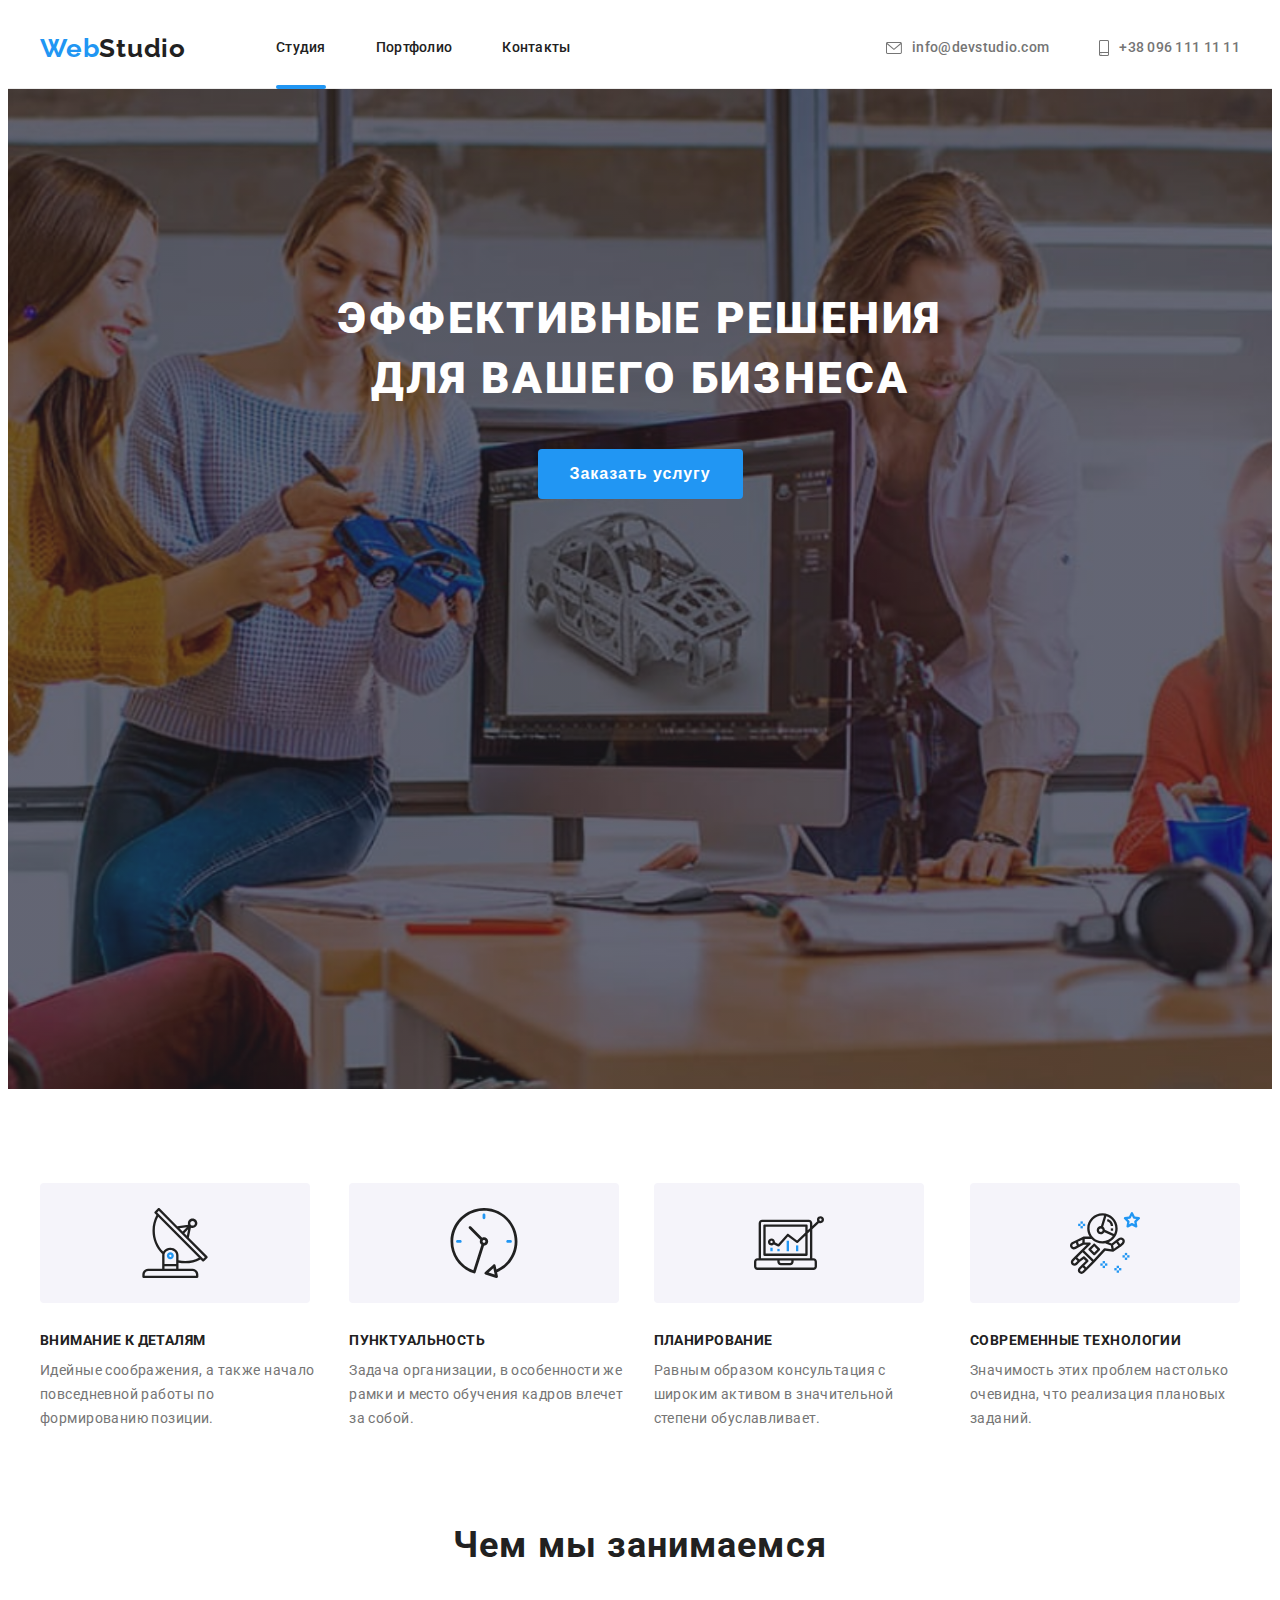
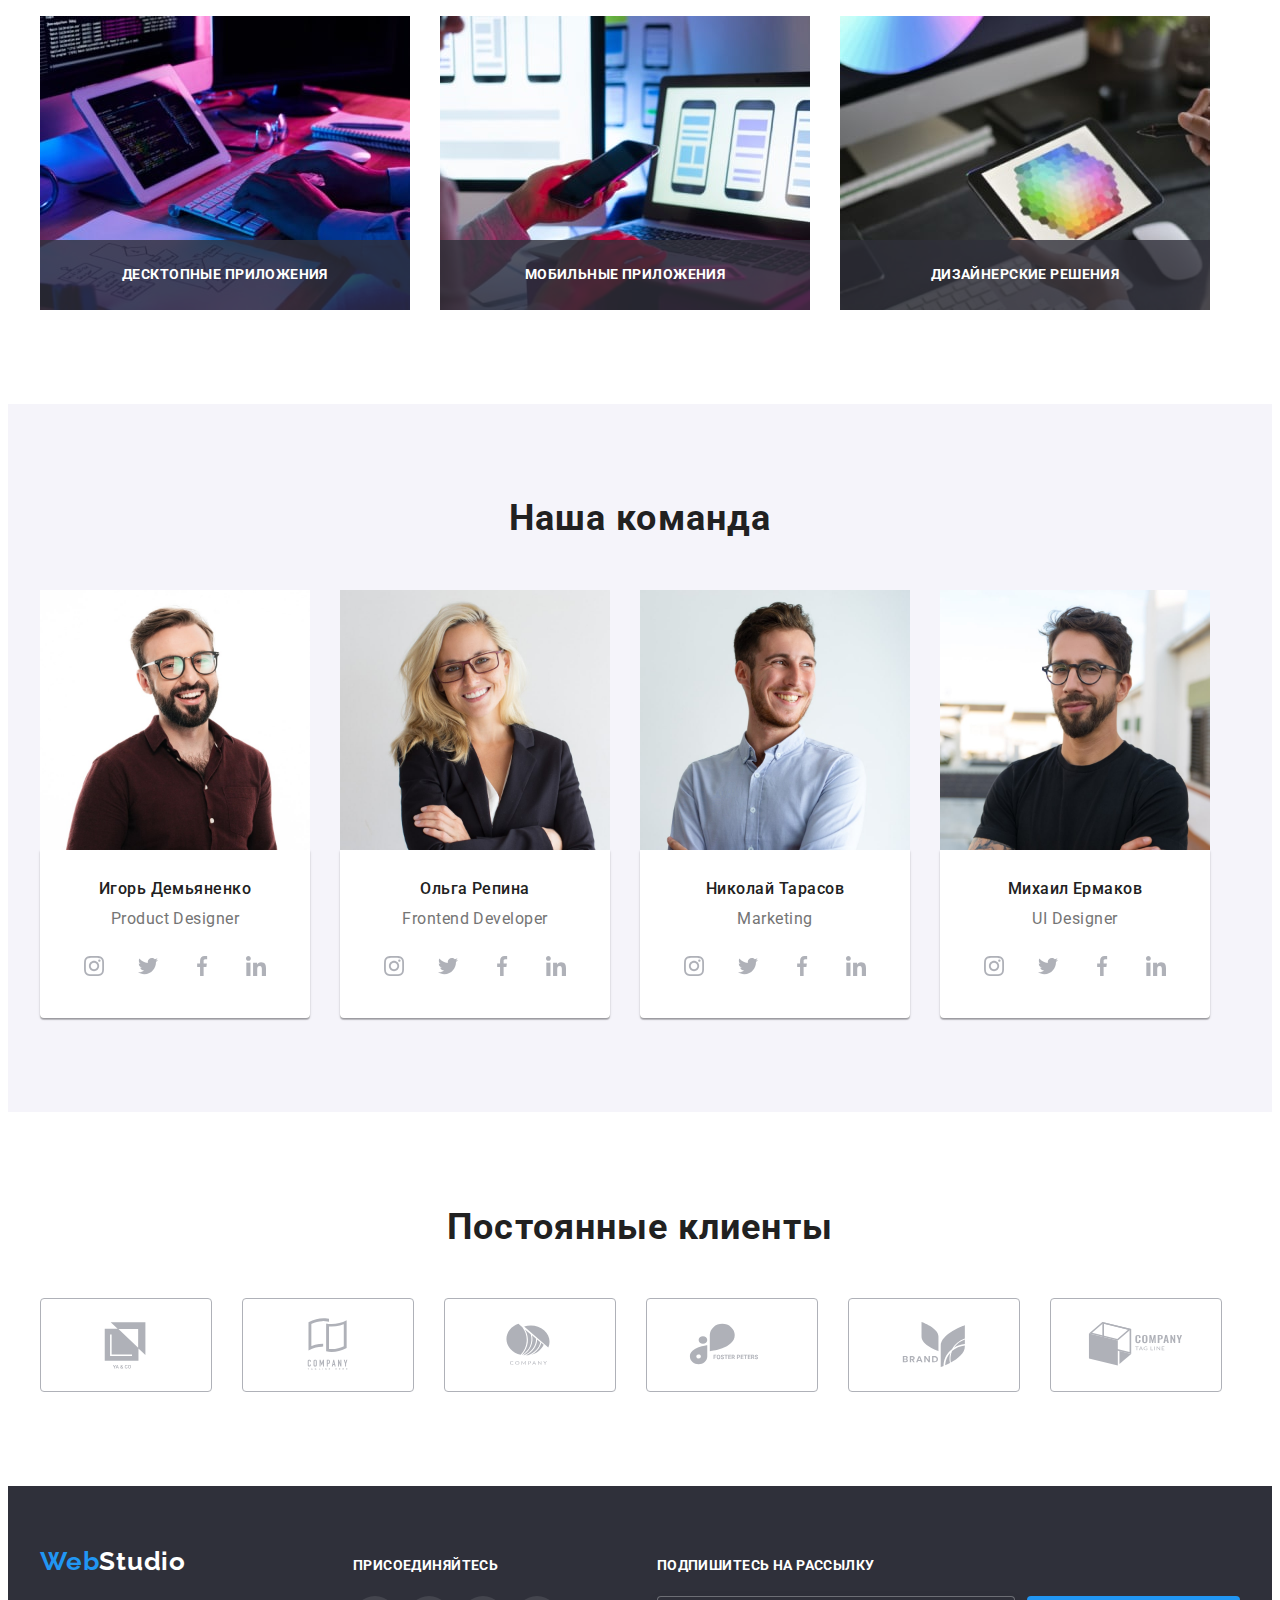
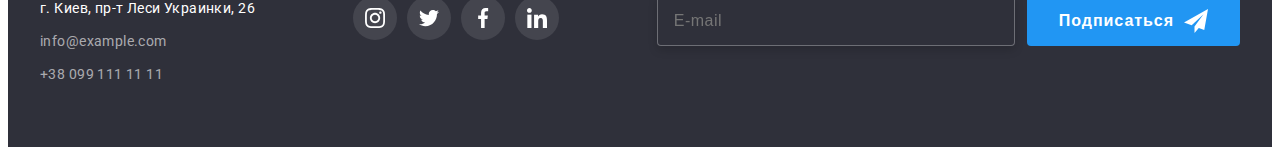
==== index.html @ bb0d7d84 "add" ====
<!DOCTYPE html>
<html lang="ru">
<head>
    <meta charset="UTF-8">
    <meta http-equiv="X-UA-Compatible" content="IE=edge">
    <meta name="viewport" content="width=device-width, initial-scale=1.0">
    <title>Studio</title>
    <link rel="preconnect" href="https://fonts.googleapis.com">
    <link href="https://fonts.googleapis.com/css2?family=Raleway:wght@700&family=Roboto:wght@400;500;700;900&display=swap" rel="stylesheet">
    <link rel="preconnect" href="https://fonts.gstatic.com" crossorigin>
    <link
            rel="stylesheet"
            href="https://cdnjs.cloudflare.com/ajax/libs/modern-normalize/1.1.0/modern-normalize.min.css"
            integrity="sha512-wpPYUAdjBVSE4KJnH1VR1HeZfpl1ub8YT/NKx4PuQ5NmX2tKuGu6U/JRp5y+Y8XG2tV+wKQpNHVUX03MfMFn9Q=="
            crossorigin="anonymous"
            referrerpolicy="no-referrer"
        />
    <!--<link rel="stylesheet" href="./css/styles.css">-->
    <link rel="stylesheet" href="./css/main.min.css">
</head>
<body>

<!----------------------------Nav sections ----------------------------------------------->

    <header class="header">
        <div class="container header__container">
            <nav class="header__nav">
                <a href="./index.html" class="header__logo"><span>Web</span>Studio </a>
                    <ul class="header__list">
                        <li class="header__item"><a class="header__link  current" href="./index.html">Студия</a></li>
                        <li class="header__item"><a class="header__link" href="./portfolio.html">Портфолио</a></li>
                        <li class="header__item"><a class="header__link" href="#">Контакты</a></li>
                    </ul>
            </nav>
                <ul class="header__list">
                    <li class="header__item">
                        <a class="header__mail--link" href="mailto:info@example.com">
                            <svg class="header__icon--mail">
                                <use href="./images/symbol-defs.svg#icon-mail"></use>
                            </svg>
                            info@devstudio.com
                        </a>
                    </li>
                    <li class="header__item">
                        <a class="header__tel--link" href="tel:+380991111111">
                            <svg class="header__icon--tel">
                                <use href="./images/symbol-defs.svg#icon-smartphone"></use>
                            </svg>
                            +38 096 111 11 11
                        </a>
                    </li>
                </ul>
        </div>
    </header>

    <!--Main section -->
    <main>
        <!--Hero section-->
        <section class="hero">
            <div class="container hero__container" >
                <h1 class="hero__title">Эффективные решения <br> для вашего бизнеса</h1>
                <button  data-modal-open type="button" class="hero__btn" >Заказать услугу</button>
                
            </div>
        </section>
       

    <!--Section What are you doing-->
    <section class="section">
       <div class="container">
           <h2 class="visually-hidden">Внимание к деталям</h2>
            <ul class="details__list">
                <li class="details__item">
                    <div class="details__box--icon">
                        <svg class="details__icon">
                            <use href="./images/symbol-defs.svg#icon-details-antenna-1"></use>
                        </svg>
                    </div>
                    <h3 class="details__title">Внимание к деталям</h3>
                    <p class="details__text">
                        Идейные соображения, а также начало повседневной работы по формированию позиции.
                    </p>
                </li>
                <li class="details__item ">
                    <div class="details__box--icon">
                         <svg class="details__icon">
                            <use href="./images/symbol-defs.svg#icon-details-clock-2"></use>
                        </svg>
                    </div>
                    <h3 class="details__title">Пунктуальность</h3>
                    <p class="details__text">
                        Задача организации, в особенности же рамки и место обучения кадров влечет за собой.
                    </p>
                </li>
                <li class="details__item ">
                    <div class="details__box--icon">
                         <svg class="details__icon">
                            <use href="./images/symbol-defs.svg#icon-details-diagram-3"></use>
                        </svg>
                    </div>
                    <h3 class="details__title">Планирование</h3>
                    <p class="details__text">
                        Равным образом консультация с широким активом в значительной степени обуславливает.
                    </p>
                </li>
                <li class="details__item ">
                     <div class="details__box--icon">
                         <svg class="details__icon">
                            <use href="./images/symbol-defs.svg#icon-details-astronaut-4"></use>
                        </svg>
                     </div>
                    <h3 class="details__title">Современные технологии</h3>
                    <p class="details__text">
                        Значимость этих проблем настолько очевидна, что реализация плановых заданий.
                    </p>
                </li>
            </ul>
       </div>
        </section>
        <section class="section doing__section">
            <div class="container">
                <h2 class="doing__title" >Чем мы занимаемся</h2>
                <ul class="doing__list">
                    <li class="doing__item">
                        <img src="images/work_1.jpg" alt="work1" width="370">
                         <div class="doing__box">
                            <p class="doing__text">Десктопные приложения</p>
                        </div>
                    </li>
                    <li class="doing__item">
                        <img src="images/work_2.jpg" alt="work2" width="370">
                        <div class="doing__box">
                            <p class="doing__text">Мобильные приложения</p>
                        </div>
                    </li>
                    <li class="doing__item">
                        <img src="images/work_3.jpg" alt="work3" width="370">
                        <div class="doing__box">
                            <p class="doing__text">Дизайнерские решения</p>
                        </div>
                    </li>
                </ul>
            </div>
        </section>
<!--------------------------------------Team section------------------------------------------------->
    <section class="section team">
        <div class="container">
            <h2 class="team__first--title">Наша команда</h2>
                <ul class="team__list">
                    <li class="team__item">
                        <img src="images/igor-min.jpg" alt="igor" width="270"  >
                        <div class="team__text--container">
                            <h3 class="team__second--title">Игорь Демьяненко</h3>
                            <p class="team__text">Product Designer</p>
<!--------------------------------Social links team section----------------------------------------->
                            <ul class="team__social--list">
                                <li class="team__social--item">
                                <a class="team__social--link" href="#" 
                                    aria-label="instagram">
                                    <svg class="team__social--icon">
                                    <use href="./images/symbol-defs.svg#icon-instagram-1"></use>
                                    </svg>
                                </a>
                                </li>
                                <li class="team__social--item">
                                <a class="team__social--link" href="#"  
                                    aria-label="twitter">
                                    <svg class="team__social--icon">
                                    <use href="./images/symbol-defs.svg#icon-twitter-2"></use>
                                    </svg>
                                </a>
                                </li>
                                <li class="team__social--item">
                                <a class="team__social--link" href="#"  
                                    aria-label="facebook">
                                    <svg class="team__social--icon">
                                    <use href="./images/symbol-defs.svg#icon-facebook-3"></use>
                                    </svg>
                                </a>
                                </li>
                                <li class="team__social--item">
                                <a class="team__social--link" href="#"  
                                    aria-label="linkedin">
                                    <svg class="team__social--icon">
                                    <use href="./images/symbol-defs.svg#icon-linkedin-4"></use>
                                    </svg>
                                </a>
                                </li>
                            </ul>
                        </div>
                    </li>
                    <li class="team__item">
                        <img src="images/olga-min.jpg" alt="olga" width="270">
                        <div class="team__text--container">
                            <h3 class="team__second--title">Ольга Репина</h3>
                            <p class="team__text">Frontend Developer</p>
<!-------------------------------Social links team section------------------------------------------->
                            <ul class="team__social--list">
                                <li class="team__social--item">
                                <a class="team__social--link" href="#" 
                                    aria-label="instagram">
                                    <svg class="team__social--icon">
                                    <use href="./images/symbol-defs.svg#icon-instagram-1"></use>
                                    </svg>
                                </a>
                                </li>
                                <li class="team__social--item">
                                <a class="team__social--link" href="#"  
                                    aria-label="twitter">
                                    <svg class="team__social--icon">
                                    <use href="./images/symbol-defs.svg#icon-twitter-2"></use>
                                    </svg>
                                </a>
                                </li>
                                <li class="team__social--item">
                                <a class="team__social--link" href="#"  
                                    aria-label="facebook">
                                    <svg class="team__social--icon">
                                    <use href="./images/symbol-defs.svg#icon-facebook-3"></use>
                                    </svg>
                                </a>
                                </li>
                                <li class="team__social--item">
                                <a class="team__social--link" href="#"  
                                    aria-label="linkedin">
                                    <svg class="team__social--icon">
                                    <use href="./images/symbol-defs.svg#icon-linkedin-4"></use>
                                    </svg>
                                </a>
                                </li>
                            </ul>
                        </div>
                    </li>
                    <li class="team__item">
                        <img src="images/nikolay-min.jpg" alt="nikolay" width="270">
                        <div class="team__text--container">
                            <h3 class="team__second--title">Николай Тарасов</h3>
                            <p class="team__text">Marketing</p>
<!---------------------------------------Social links team section------------------------------------------------>
                            <ul class="team__social--list">
                                <li class="team__social--item">
                                <a class="team__social--link" href="#" 
                                    aria-label="instagram">
                                    <svg class="team__social--icon">
                                    <use href="./images/symbol-defs.svg#icon-instagram-1"></use>
                                    </svg>
                                </a>
                                </li>
                                <li class="team__social--item">
                                <a class="team__social--link" href="#"  
                                    aria-label="twitter">
                                    <svg class="team__social--icon">
                                    <use href="./images/symbol-defs.svg#icon-twitter-2"></use>
                                    </svg>
                                </a>
                                </li>
                                <li class="team__social--item">
                                <a class="team__social--link" href="#"  
                                    aria-label="facebook">
                                    <svg class="team__social--icon">
                                    <use href="./images/symbol-defs.svg#icon-facebook-3"></use>
                                    </svg>
                                </a>
                                </li>
                                <li class="team__social--item">
                                <a class="team__social--link" href="#"  
                                    aria-label="linkedin">
                                    <svg class="team__social--icon">
                                    <use href="./images/symbol-defs.svg#icon-linkedin-4"></use>
                                    </svg>
                                </a>
                                </li>
                            </ul>
                        </div>
                    </li>
                    <li class="team__item">
                        <img src="images/misha-min.jpg" alt="misha" width="270">
                        <div class="team__text--container">
                            <h3 class="team__second--title">Михаил Ермаков</h3>
                            <p class="team__text">UI Designer</p>
<!---------------------------------------Social links team section------------------------------------------------>          
                            <ul class="team__social--list">
                                <li class="team__social--item">
                                <a class="team__social--link" href="#" 
                                    aria-label="instagram">
                                    <svg class="team__social--icon">
                                    <use href="./images/symbol-defs.svg#icon-instagram-1"></use>
                                    </svg>
                                </a>
                                </li>
                                <li class="team__social--item">
                                <a class="team__social--link" href="#"  
                                    aria-label="twitter">
                                    <svg class="team__social--icon">
                                    <use href="./images/symbol-defs.svg#icon-twitter-2"></use>
                                    </svg>
                                </a>
                                </li>
                                <li class="team__social--item">
                                <a class="team__social--link" href="#"  
                                    aria-label="facebook">
                                    <svg class="team__social--icon">
                                    <use href="./images/symbol-defs.svg#icon-facebook-3"></use>
                                    </svg>
                                </a>
                                </li>
                                <li class="team__social--item">
                                <a class="team__social--link" href="#"  
                                    aria-label="linkedin">
                                    <svg class="team__social--icon">
                                    <use href="./images/symbol-defs.svg#icon-linkedin-4"></use>
                                    </svg>
                                </a>
                                </li>
                            </ul>
                        </div>
                    </li>
                </ul>
        </div>
    </section>

<!--------------------------Clients section------------------------------------------>
    <section class="section">
       <div class="container">
            <h2 class="clients__tittle">Постоянные клиенты</h2>
        <ul class="clients__list">
            <li class="clients__item">
                <a class="clients__link" href="#">
                    <svg class="clients__icon">
                    <use href="./images/symbol-defs.svg#icon-clients-logo" ></use>
                    </svg>
                </a>
            </li>
            <li class="clients__item">
                <a class="clients__link" href="#">
                    <svg class="clients__icon">
                    <use href="./images/symbol-defs.svg#icon-clients-logo-1" ></use>
                    </svg>
                </a>
            </li>
            <li class="clients__item">
                <a class="clients__link" href="#">
                    <svg class="clients__icon">
                    <use href="./images/symbol-defs.svg#icon-clients-logo-2" ></use>
                    </svg>
                </a>
            </li>
            <li class="clients__item">
                <a class="clients__link" href="#">
                    <svg class="clients__icon">
                    <use href="./images/symbol-defs.svg#icon-clients-logo-3" ></use>
                    </svg>
                </a>
            </li>
            <li class="clients__item">
                <a class="clients__link" href="#">
                    <svg class="clients__icon">
                    <use href="./images/symbol-defs.svg#icon-clients-logo-4" ></use>
                    </svg>
                </a>
            </li>
            <li class="clients__item">
                <a class="clients__link" href="#">
                    <svg class="clients__icon">
                    <use href="./images/symbol-defs.svg#icon-clients-logo-6"></use>
                    </svg>
                </a>
            </li>
        </ul>
       </div>
    </section>
</main>

<!-------------------------------Footer section--------------------------------------------------->
<footer class="footer">
    <div class="container footer__container">
       <div class="footer__box">
            <a href="./index.html" class="footer__logo"><span>Web</span>Studio </a>
                <address class="footer__adress">
                    <ul class="footer__list">
                        <li class="footer__item">
                            <a href="#" class="footer__second--adress">г. Киев, пр-т Леси Украинки, 26</a>  
                        </li>
                        <li class="footer__item">
                            <a href="mailto:info@example.com" class="footer__mail">info@example.com</a>
                        </li>
                        <li class="footer__item">
                            <a href="tel:+380991111111" class="footer__tel">+38 099 111 11 11</a>
                        </li>
                    </ul>
                </address>
       </div>
<!-----------------------------Social links team section--------------------------------------------------------->
      <div class="footer__box">
            <p class="footer__social--text">Присоединяйтесь</p>
            <ul class="footer__social--list">
                <li class="footer__social--item">
                    <a class="footer__social--link" href="#" aria-label="instagram">
                    <svg class="footer__social--icon">
                        <use href="./images/symbol-defs.svg#icon-instagram-1"></use>
                    </svg>
                </a>
                </li>
                <li class="footer__social--item">
                    <a class="footer__social--link" href="#" aria-label="twitter">
                    <svg class="footer__social--icon">
                        <use href="./images/symbol-defs.svg#icon-twitter-2"></use>
                    </svg>
                </a>
                </li>
                <li class="footer__social--item">
                <a class="footer__social--link" href="#" aria-label="facebook">
                    <svg class="footer__social--icon">
                        <use href="./images/symbol-defs.svg#icon-facebook-3"></use>
                    </svg>
                </a>
                </li>
                <li class="footer__social--item">
                <a class="footer__social--link" href="#" aria-label="linkedin">
                    <svg class="footer__social--icon">
                        <use href="./images/symbol-defs.svg#icon-linkedin-4"></use>
                    </svg>
                </a>
                </li>
            </ul>
      </div>
      <div class="footer__box">
            <p class="footer__form--text">Подпишитесь на рассылку</p>
            <form action="" class="footer__form">
                <input type="text" name="name" placeholder="E-mail" class="footer__form--input">
                <button type="submit" class="footer__form--submit footer__submit">
                    Подписаться
                    <svg class="footer__form--icon">
                        <use href="./images/symbol-defs.svg#icon-send"></use>
                    </svg>

                </button>
            </form>
      </div>
    </div>
</footer>

<!------------------Modal--------------------->

<div class="backdrop is-hidden" data-modal>
    <div class="modal">
        <button data-modal-close class="modal__btn">
            <svg class="modal__icon">
                <use href="./images/symbol-defs.svg#icon-close"></use>
            </svg>
        </button>
        <p class="modal__form--text">Оставьте свои данные, мы вам перезвоним</p>
        <form action="#" class="modal__form">
                <label class="modal__form--field">
                    Имя
                    <span class="modal__form--wrapper">
                        <input type="text" name="name" required class="modal__form--input">
                            <svg class="modal__form--icon">
                                <use href="./images/symbol-defs.svg#icon-person"></use>
                            </svg>
                    </span>
                </label>
                <label class="modal__form--field">
                    Телефон
                    <span class="modal__form--wrapper">
                        <input type="tel" name="tel" required class="modal__form--input">  
                            <svg class="modal__form--icon">
                                <use href="./images/symbol-defs.svg#icon-phone-2"></use>
                            </svg>
                    </span>
                </label>
                <label class="modal__form--field">
                    Почта
                    <span class="modal__form--wrapper" >
                        <input type="email" name="mail" required class="modal__form--input">
                            <svg class="modal__form--icon"> 
                                <use href="./images/symbol-defs.svg#icon-mail-2"></use>
                            </svg>
                    </span>
                </label>
                <label class="modal__form--field">
                    Комментарий
                    <textarea class="modal__form--textarea" name="feedback" placeholder="Введите текст"></textarea>
                </label>
                
                <label class="modal__form--field modal__checkbox--label">
                    <input type="checkbox" class="modal__checkbox--input visually-hidden">
                    <svg class="modal__checkbox--icon"> 
                        <use href="./images/symbol-defs.svg#icon-check"></use>
                    </svg>
                   <span class="modal__checkbox--text">
                        Соглашаюсь с рассылкой и принимаю <a href="#" class="modal__checkbox--link">Условия договора</a>
                   </span>
                </label>

            <button type="submit" class="modal__form--submit ">Отправить</button>
        </form>
    </div>
</div>

<script src="js/modal.js"></script>
</body>
</html>
---- css/styles.css ----
:root {
    --main-text-color: #757575;/*основной цвет текста на сайте*/
    --primary-first-text-color:#FFFFFF;/*второй цвет текста на сайте*/
    --primary-second-text-color:#212121;/*третий цвет текста на сайте*/
    --accent-color:#2196F3;/*акцент цвета*/
    --main-background-color:#FFFFFF; /*главный цвет-заливки сайта*/
    --primary-background-color:#2F303A;/*цвет заливки для fouter и hero*/
    --primary-team-background-color:#F5F4FA;/*цвет заливки team*/
    --main-btn-background: #2196F3;/*заливка кнопки*/
    --foter-mail-color:rgba(255, 255, 255, 0.6);/*цвет мейла и телефона в футоре*/
    --icon-color:#AFB1B8;/*цвет для иконки*/
}

body {
    font-family: Roboto, sans-serif; /*подкл. главного шрифта на сайте*/
    font-size: 14px; /*подкл. размера шрифта на сайте*/
    background: var(--main-background-color); /*главная заливка*/
    color: var(--main-text-color); /*главный цвет шрифта*/
}

/*сбрасывает стили*/
h1, h2, h3, p, ul {
    margin: 0;
}

/*убирает точки в списке*/
ul {
    padding: 0;
    list-style: none;
}

/*убирает подчеркивания в ссылках*/
a {
    text-decoration: none;
}

/*сбрасывает стили на картинках*/
img {
    display: block;
    max-width: 100%;
    height: auto;
}

/*скрывает не нужные заголовки*/
.visually-hidden {
    position: absolute;
    white-space: nowrap;
    width: 1px;
    height: 1px;
    overflow: hidden;
    border: 0;
    padding: 0;
    clip: rect(0 0 0 0);
    clip-path: inset(50%);
    margin: -1px;
}

/*контейнер*/
.container {
    width: 1200px;
    margin: 0 auto;
    padding-left: 15px;
    padding-right: 15px;

}

/*падинг на секции*/
.section {
    padding: 94px 0;
}


/*------------------HEADER------------------- */

.header {
    border-bottom: 1px solid #ececec;
}

.header__container {
    display: flex;
    align-items: center;
}

.header__nav {
    display: flex;
    align-items: center;
}

.header__logo {
    margin-right: 90px;

    font-family: Raleway, sans-serif;
    font-weight: 700;
    font-size: 26px;
    line-height: 1.19;
    letter-spacing: 0.03em;

    color: var(--primary-second-text-color);
}

.header__logo > span {
    color: var(--accent-color);
}

.header__list {
    display: flex;
    margin-left: auto;
}

.header__item:not(:last-child) {
    margin-right: 50px;
}

.header__link {
    position: relative;
    padding: 32px 0;
    display: block;

    font-weight: 500;
    line-height: 1.14;
    letter-spacing: 0.02em;

    color: var(--primary-second-text-color);

    transition: color 250ms cubic-bezier(0.4, 0, 0.2, 1);
}

.header__tel--link,
.header__mail--link {
    display: flex;
    align-items: center;
    font-weight: 500;
    line-height: 1.14;
    letter-spacing: 0.02em;
    color: var(--main-text-color);
    transition: color 250ms cubic-bezier(0.4, 0, 0.2, 1);
}

.header__icon--mail,
.header__icon--tel {
    margin-right: 10px;
    fill: currentColor;
    width: 16px;
    height: 12px;
    /*transition: color 250ms cubic-bezier(0.4, 0, 0.2, 1);*/
}

.header__icon--tel {
    width: 10px;
    height: 16px;
}

.header__link:hover,
.header__link:focus,
.header__tel--link:hover,
.header__tel--link:focus,
.header__mail--link:hover,
.header__mail--link:focus {
    color: var(--accent-color);
}

.current {
    color: var(--accent-color);
}

.current::after {
    content: ' ';
    position: absolute;
    left: 0;
    bottom: -1px;

    width: 100%;
    height: 4px;

    background-color: var(--accent-color);
    border-radius: 2px;
}

/*---------------HERO-----------------*/

.hero {
    padding: 200px 0;
    margin: 0 auto;

    max-width: 1600px;
    height: 600px;
    background-color:var(--primary-background-color);
    background-image: linear-gradient( 
        to right,
        rgba(47, 48, 58, 0.4),
        rgba(47, 48, 58, 0.4)),
        url('../images/header-background-min.jpg');
    background-repeat: no-repeat ;
    background-size: cover;
    background-position: center;
}

.hero__container {
    display: flex;
    flex-direction: column;
    align-items: center;
}

.hero__title {
    margin-bottom: 40px;

    font-weight: 900;
    font-size: 44px;
    line-height: 1.36;
    text-align: center;
    letter-spacing: 0.06em;
    text-transform: uppercase;

    color:var(--primary-first-text-color);
}

.hero__btn, 
.modal__form--submit,
.footer__form--submit {
    padding: 10px 32px;
   
    font-weight: 700;
    font-size: 16px;
    line-height: 1.87;
    text-decoration: none;
    letter-spacing: 0.06em;

    color: var(--primary-first-text-color);
    background-color: var(--main-btn-background);
    border: transparent;
    border-radius: 4px;
    cursor: pointer;

    /*transition-property: background-color;
    transition-duration: 250ms;
    transition-timing-function: cubic-bezier(0.4, 0, 0.2, 1);*/
    transition: background-color 250ms cubic-bezier(0.4, 0, 0.2, 1);
}
.hero__btn:hover,
.hero__btn:focus {
    background-color: var(--main-btn-background);
}

/*---------------------DETAILS SECTION-------------------*/

.details__title {
    margin-bottom: 10px;

    font-weight: 700;
    font-size: 14px;
    line-height: 1.14;
    letter-spacing: 0.03em;
    text-transform: uppercase;
    
    color:var(--primary-second-text-color);
}

.details__text {
    font-weight: 400;
    line-height: 1.71;
    letter-spacing: 0.03em;
    
}

.details__list {
    display: flex;
}

.details__item:not(:last-child) {
   margin-right: 30px;
}

.details__box--icon {
    margin-bottom: 30px;

    display: flex;
    width: 270px;
    height: 120px;
    align-items: center;
    justify-content: center;
      
    background-color: var(--primary-team-background-color);
    border-radius: 4px;
}

.details__icon {
    width: 70px;
    height: 70px;
}


/*----------------------DOING SECTION--------------------*/

.doing__section {
    padding-top: 0;
}

.doing__title {
    margin-bottom: 50px;

    font-weight: 700;
    font-size: 36px;
    line-height: 1.16;
    text-align: center;
    letter-spacing: 0.03em;

    color:var(--primary-second-text-color);
}

.doing__list {
    display: flex;
}

.doing__item:not(:last-child) {
    margin-right: 30px;
    position: relative;
}

.doing__item {
    position: relative;
}

.doing__box {
    position: absolute;
    bottom: 0;
    left: 0;
    display: flex;    
    justify-content: center;
    align-items: center;
    width: 100%;
    height: 70px;
    background: rgba(47, 48, 58, 0.8);
}

.doing__text {    
    font-weight: 700;
    font-size: 14px;
    line-height: 1.14;
    text-align: center;
    letter-spacing: 0.03em;
    text-transform: uppercase;

    color: var(--primary-first-text-color); 

}

/*--------------------TEAM SECTION-----------------------*/

.team {
    background-color: var(--primary-team-background-color);
}

.team__first--title {
    margin-bottom: 50px;

    font-weight: 700;
    font-size: 36px;
    line-height: 1.16;
    text-align: center;
    letter-spacing: 0.03em;

    color:var(--primary-second-text-color);
}

.team__text--container {
    padding: 30px 0;

    box-shadow: 0px 1px 3px rgba(0, 0, 0, 0.12),
        0px 1px 1px rgba(0, 0, 0, 0.14),
        0px 2px 1px rgba(0, 0, 0, 0.2);
    border-radius: 0px 0px 4px 4px;
}

.team__second--title {
    margin-bottom: 10px;

    font-weight: 500;
    font-size: 16px;
    line-height: 1.18;
    text-align: center;
    letter-spacing: 0.03em;

    color: var(--primary-second-text-color);
}

.team__text {
    font-weight: 400;
    font-size: 16px;
    line-height: 19px;
    text-align: center;
    letter-spacing: 0.03em;
}

.team__list {
    display: flex;
}

.team__item {
    background-color: var(--main-background-color);
}

.team__item:not(:last-child) {
    margin-right: 30px;
}

/*----Team social link-------*/

.team__social--list {
    margin-top: 16px;
    display: flex;
    justify-content: center;
}

.team__social--item:not(:last-child) {
    margin-right: 10px;
}

.team__social--link {
    display: flex;
    width: 44px;
    height: 44px;
    align-items: center;
    justify-content: center;

    border-radius: 50%;
    color: var(--icon-color);
    transition: background-color 250ms cubic-bezier(0.4, 0, 0.2, 1),
                color 250ms cubic-bezier(0.4, 0, 0.2, 1);
}

.team__social--icon {
    fill: currentColor;
    width: 20px;
    height: 20px;
}

.team__social--link:hover,
.team__social--link:focus {
    background-color: var(--accent-color);
    color: var(--primary-first-text-color);
}

/*------------------Clients--------------------*/

.clients__tittle {
    margin-bottom: 50px;
    font-weight: 700;
    font-size: 36px;
    line-height: 42px;
    text-align: center;
    letter-spacing: 0.03em;

    color: var(--primary-second-text-color);
}

.clients__list {
    display: flex;
}

.clients__item:not(:last-child) {
    margin-right: 30px;
}

.clients__link {
    display: flex;
    width: 170px;
    height: 92px;
    align-items: center;
    justify-content: center;
  
    border: 1px solid var(--icon-color);
    border-radius: 4px;
    color: var(--icon-color);

    transition: color 250ms cubic-bezier(0.4, 0, 0.2, 1),
                border 250ms cubic-bezier(0.4, 0, 0.2, 1);
}

.clients__link:hover,
.clients__link:focus {
   color: var(--accent-color);
   border: 1px solid var(--accent-color);
}

.clients__icon {
    fill: currentColor;
    width: 106px;
    height: 60px;
}


/*------------------------FOOUTER---------------------------*/

.footer {
    background-color:var(--primary-background-color);
    padding: 60px 0;
}

.footer__container {
    display: flex;
    align-items: baseline;
    
}

.footer__logo {
    font-family: Raleway, sans-serif;
    font-weight: 700;
    font-size: 26px;
    line-height: 1.19;
    letter-spacing: 0.03em;

    color:var(--primary-first-text-color);
}

.footer__logo > span {
    color: var(--accent-color);
}

.footer__adress {
    margin-top: 20px;
    font-style: normal;
}

.footer__second--adress {
    font-style: normal;
    font-weight: 400;
    line-height: 1.71;
    letter-spacing: 0.03em;

    color:var(--primary-first-text-color);
}

.footer__item:not(:last-child) {
    margin-bottom: 9px;
}


.footer__mail,
.footer__tel {
    font-weight: 400;
    line-height: 1.71;
    letter-spacing: 0.03em;

    color: var(--foter-mail-color);
}

.footer__social--text,
.footer__form--text {
    margin-bottom: 20px;
    font-weight: 700;
    font-size: 14px;
    line-height: 1.42;
    letter-spacing: 0.03em;
    text-transform: uppercase;

    color: var(--primary-first-text-color);
}

.footer__box:not(:last-child) {
    margin-right: 70px;
    flex-grow: 1;
}

.footer__social--list {
    display: flex;
}

.footer__social--item:not(:last-child) {
    margin-right: 10px;
}

.footer__social--link {
    display: flex;
    width: 44px;
    height: 44px;
    align-items: center;
    justify-content: center;
    background: rgba(255, 255, 255, 0.1);
    border-radius: 50%;
    color: var(--primary-first-text-color);

    transition: background-color 250ms cubic-bezier(0.4, 0, 0.2, 1);
}

.footer__social--icon {
    width: 20px;
    height: 20px;
    fill: currentColor;
}

.footer__social--link:hover,
.footer__social--link:focus {
    background-color: var(--accent-color);
}

.footer__form {
    display: flex;
}

.footer__form--input {
    padding: 15px 0 15px 16px;
    margin-right: 12px;
    width: 358px;
    height: 50px;

    font-weight: 400;
    font-size: 16px;
    line-height: 1.25;

    align-items: center;
    letter-spacing: 0.03em;

    color: rgba(255, 255, 255, 0.6);
    border: 1px solid rgba(255, 255, 255, 0.3);
    box-sizing: border-box;
    filter: drop-shadow(0px 4px 4px rgba(0, 0, 0, 0.15));
    background-color: var(--primary-background-color);
    border-radius: 4px;

    transition: border-color 250ms cubic-bezier(0.4, 0, 0.2, 1);
}

.footer__submit {
    display: flex;
    justify-content: center;
    align-items: center;
}

.footer__form--icon {
    margin-left: 10px;
    
    width: 24px;
    height: 24px;

    fill: currentColor;
}

.footer__form--input:focus {
    border-color: var(--accent-color);
    outline: none;
}

/********************************************************************************************/
/*-------------------------PORTFOLIO-----------------------*/

/*--------------------------GALLERY------------------------*/

.gallery__btn--list {
    display: flex;
    justify-content: center;

    margin-bottom: 50px;
}

.gallery__btn--item:not(:last-child) {
    margin-right: 8px;
}

.gallery__btn {
    padding: 6px 22px;

    font-weight: 500;
    font-size: 16px;
    line-height: 1.62;
    text-align: center;
    letter-spacing: 0.03em;

    color: var(--primary-second-text-color);
    background: var(--primary-team-background-color);
    
    border-radius: 4px;
    border-style: none;
    transition: color 250ms cubic-bezier(0.4, 0, 0.2, 1),
                background-color 250ms cubic-bezier(0.4, 0, 0.2, 1),
                box-shadow 250ms cubic-bezier(0.4, 0, 0.2, 1);

    cursor: pointer
    
}

.gallery__btn:hover,
.gallery__btn:focus {
    color: var(--primary-first-text-color);
    background:var(--accent-color);
    box-shadow: 0px 3px 1px rgba(0, 0, 0, 0.1),
    0px 1px 2px rgba(0, 0, 0, 0.08),
    0px 2px 2px rgba(0, 0, 0, 0.12);

}

.gallery__list {
    margin-bottom: -30px;
    margin-right: -30px;
    display: flex;
    flex-wrap: wrap;
}

.gallery__item {
    margin-right: 30px;
    margin-bottom: 30px;
    position: relative;
    flex-basis: calc(100% / 3 - 30px);
}

.gallery__box {
    position: relative;
    overflow: hidden;
}

.gallery__img {
    display: block;
    width: 370px;
    height: 294px;
}

.gallery__box:hover .gallery__overlay--box
.gallery__box:focus .gallery__overlay--box {
    transform: translateY(0);
}

.gallery__overlay--box {
    position: absolute;
    bottom: 0;
    left: 0;
    width: 100%;
    height: 100%;    
    background-color: rgba(33, 150, 243, 0.9);

    transform: translateY(101%);
    transition: transform 250ms cubic-bezier(0.4, 0, 0.2, 1);   
}

.gallery__box--text {
    padding: 63px 24px;
    position: absolute;
    
    font-style: 400;
    font-weight: normal;
    font-size: 18px;
    line-height: 1.56;
    letter-spacing: 0.03em;
    
    color: var(--primary-first-text-color);
    
}

.gallery__text--container {
    padding: 20px 24px;

    background-color:var(--main-background-color);
    border: 1px solid #EEEEEE;
}

.gallery__title {
    margin-bottom: 8px;

    font-weight: 700;
    font-size: 18px;
    line-height: 2.11;
    letter-spacing: 0.06em;

    color: var(--primary-second-text-color);
}

.gallery__text {
    font-weight: 400;
    font-size: 16px;
    line-height: 1.87;
    letter-spacing: 0.03em;
}

.gallery__link {
    display: block;
    color: var(--primary-second-text-color);
    transition: /*background-color 250ms cubic-bezier(0.4, 0, 0.2, 1),*/
                box-shadow 250ms cubic-bezier(0.4, 0, 0.2, 1);
}

.gallery__link:hover,
.gallery__link:focus {
    box-shadow: 0px 1px 1px rgba(0, 0, 0, 0.12),
        0px 4px 4px rgba(0, 0, 0, 0.06),
        1px 4px 6px rgba(0, 0, 0, 0.16);
}

.gallery__link:hover .gallery__overlay--box,
.gallery__link:focus .gallery__overlay--box {
    transform: translateY(0);
}

/***********************************************************************************/
 /*----------------------------------Modal-----------------------------------------*/

 .backdrop {
     position: fixed;
     top: 0;
     left: 0;
     width: 100%;
     height: 100%;
     background-color: rgba(0, 0, 0, 0.2);

     opacity: 1;

     transition: opacity 250ms cubic-bezier(0.4, 0, 0.2, 1);
 }

 .backdrop.is-hidden {
     opacity: 0;
     pointer-events: none;
 }

 .modal {
     padding: 40px;
     position: absolute;
     top: 50%;
     left: 50%;

     width: 528px;
     height: 581px;

     opacity: 1;

     background-color: var(--main-background-color);
     box-shadow: 0px 1px 3px rgba(0, 0, 0, 0.12),
         0px 1px 1px rgba(0, 0, 0, 0.14),
         0px 2px 1px rgba(0, 0, 0, 0.2);
     border-radius: 4px;

     transform: translate(-50%, -50%) scale(1);
     transition: transform 250ms cubic-bezier(0.4, 0, 0.2, 1);
 }

 .is-hidden .modal {
     transform: translate(-50%, -50%) scale(1.1);
     opacity: 0;
 }

 .modal__btn {
     position: absolute;
     display: flex;

     top: 8px;
     right: 8px;

     width: 30px;
     height: 30px;
     align-items: center;
     justify-content: center;

     color: #000000;

     background-color: var(--main-background-color);
     border: 1px solid rgba(0, 0, 0, 0.1);
     border-radius: 50%;
     transition: background-color 250ms cubic-bezier(0.4, 0, 0.2, 1);
     cursor: pointer;
 }

 .modal__icon {
    fill: currentColor;
    width: 11px;
    height: 11px;
 }

.modal__form--text {
    margin-bottom: 12px;

    font-weight: 700;
    font-size: 20px;
    line-height: 1.15;
    text-align: center;
    letter-spacing: 0.03em;

    color: var(--primary-second-text-color);
}

textarea {
    resize: none;
}

.modal__form--field {
    margin: 4px 0 0 0;

    position: relative;
    display: block;

    font-size: 12px;
    line-height: 1.16;
    letter-spacing: 0.01em;

    color: #757575;
}

.modal__form--field:last-of-type(2) {
    margin: 0 0 20px 0;
}


.modal__form--wrapper {
    margin: 4px 0 0 0;

    position: relative;
    display: block;
}

.modal__form--input,
.modal__form--textarea {
   display: block;
   width: 100%;
   height: 40px;
  
   border: 1px solid rgba(33, 33, 33, 0.2);
   
   box-sizing: border-box;
   border-radius: 4px;

   transition: border 250ms cubic-bezier(0.4, 0, 0.2, 1);
}

.modal__form--input {
    padding-left: 42px;
    padding-right: 15px;
}

.modal__form--icon {
    position: absolute;
    top: 11px;
    left: 12px;

    display: inline-block;

    /*fill: currentColor;*/
    color: var(--primary-second-text-color);
    width: 18px;
    height: 18px;

    transition: fill 250ms cubic-bezier(0.4, 0, 0.2, 1);
}
.modal__form--input:focus ~ .modal__form--icon {
    fill: var(--accent-color);
}

.modal__form--input:focus,
.modal__form--textarea:focus {
    border-color: var(--accent-color);
    outline: none;
}

.modal__form--textarea {
    margin-bottom: 20px;
    padding: 16px 12px;
    height: 120px;
    resize: none;
}

.modal__form--textarea::placeholder {
    font-weight: 400;
    font-size: 12px;
    line-height: 1.16;
    letter-spacing: 0.01em;
    color: rgba(117, 117, 117, 0.5);
}

.modal__checkbox--label {
    margin-bottom: 30px;

    display: flex;
    justify-content: center;
    align-items: center;
}

.modal__checkbox--icon {
    margin-right: 7px;

    width: 16px;
    height: 15px;
    
    border: 2px solid var(--primary-second-text-color);
    border-radius: 2px;
    
    transition: border 250ms cubic-bezier(0.4, 0, 0.2, 1),
                background-color 250ms cubic-bezier(0.4, 0, 0.2, 1);
}

.modal__checkbox--input:focus + .modal__checkbox--icon {
    outline: 1px solid var(--accent-color);
}

.modal__checkbox--input:checked + .modal__checkbox--icon {
    background-color: var(--accent-color);
    border-color: var(--accent-color);
}

.modal__checkbox--text,
.modal__checkbox--link {
    font-weight: normal;
    font-size: 14px;
    line-height: 1.71;
    letter-spacing: 0.03em;

    color: #757575;
}

.modal__checkbox--link {
    color: var(--accent-color);
    text-decoration: underline;
}

.modal__form--submit {
    padding: 10px 55px;
    margin: 0 auto;
    display: block;
}
---- css/main.min.css ----
:root{--main-text-color: #757575;--primary-first-text-color: #FFFFFF;--primary-second-text-color: #212121;--accent-color: #2196F3;--main-background-color: #FFFFFF;--primary-background-color: #2F303A;--primary-team-background-color: #F5F4FA;--main-btn-background: #2196F3;--foter-mail-color: rgba(255, 255, 255, 0.6);--icon-color: #AFB1B8}body{font-family:Roboto, sans-serif;font-size:14px;background:var(--main-background-color);color:var(--main-text-color)}h1,h2,h3,p,ul{margin:0}ul{padding:0;list-style:none}a{text-decoration:none}img{display:block;max-width:100%;height:auto}.container{width:1200px;margin:0 auto;padding-left:15px;padding-right:15px}.section{padding:94px 0}.visually-hidden{position:absolute;white-space:nowrap;width:1px;height:1px;overflow:hidden;border:0;padding:0;clip:rect(0 0 0 0);-webkit-clip-path:inset(50%);clip-path:inset(50%);margin:-1px}.current{color:var(--accent-color)}.current::after{content:' ';position:absolute;left:0;bottom:-1px;width:100%;height:4px;background-color:var(--accent-color);border-radius:2px}.header{border-bottom:1px solid #ececec}.header__container{display:-webkit-box;display:-ms-flexbox;display:flex;-webkit-box-align:center;-ms-flex-align:center;align-items:center}.header__nav{display:-webkit-box;display:-ms-flexbox;display:flex;-webkit-box-align:center;-ms-flex-align:center;align-items:center}.header__list{display:-webkit-box;display:-ms-flexbox;display:flex;margin-left:auto}.header__item:not(:last-child){margin-right:50px}.header__link{position:relative;padding:32px 0;display:block;font-weight:500;line-height:1.14;letter-spacing:0.02em;color:var(--primary-second-text-color);-webkit-transition:color 250ms cubic-bezier(0.4, 0, 0.2, 1);transition:color 250ms cubic-bezier(0.4, 0, 0.2, 1)}.header__tel--link,.header__mail--link{display:-webkit-box;display:-ms-flexbox;display:flex;-webkit-box-align:center;-ms-flex-align:center;align-items:center;font-weight:500;line-height:1.14;letter-spacing:0.02em;color:var(--main-text-color);-webkit-transition:color 250ms cubic-bezier(0.4, 0, 0.2, 1);transition:color 250ms cubic-bezier(0.4, 0, 0.2, 1)}.header__icon--mail,.header__icon--tel{margin-right:10px;fill:currentColor;width:16px;height:12px}.header__icon--tel{width:10px;height:16px}.header__link:hover,.header__link:focus,.header__tel--link:hover,.header__tel--link:focus,.header__mail--link:hover,.header__mail--link:focus{color:var(--accent-color)}.header__logo{margin-right:90px;font-family:Raleway, sans-serif;font-weight:700;font-size:26px;line-height:1.19;letter-spacing:0.03em;color:var(--primary-second-text-color)}.header__logo>span{color:var(--accent-color)}.footer__logo{font-family:Raleway, sans-serif;font-weight:700;font-size:26px;line-height:1.19;letter-spacing:0.03em;color:var(--primary-first-text-color)}.footer__logo>span{color:var(--accent-color)}.hero{padding:200px 0;margin:0 auto;max-width:1600px;height:600px;background-color:var(--primary-background-color);background-image:-webkit-gradient(linear, left top, right top, from(rgba(47,48,58,0.4)), to(rgba(47,48,58,0.4))),url("../images/header-background-min.jpg");background-image:linear-gradient(to right, rgba(47,48,58,0.4), rgba(47,48,58,0.4)),url("../images/header-background-min.jpg");background-repeat:no-repeat;background-size:cover;background-position:center}.hero__container{display:-webkit-box;display:-ms-flexbox;display:flex;-webkit-box-orient:vertical;-webkit-box-direction:normal;-ms-flex-direction:column;flex-direction:column;-webkit-box-align:center;-ms-flex-align:center;align-items:center}.hero__title{margin-bottom:40px;font-weight:900;font-size:44px;line-height:1.36;text-align:center;letter-spacing:0.06em;text-transform:uppercase;color:var(--primary-first-text-color)}.hero__btn,.modal__form--submit,.footer__form--submit{padding:10px 32px;font-weight:700;font-size:16px;line-height:1.87;text-decoration:none;letter-spacing:0.06em;color:var(--primary-first-text-color);background-color:var(--main-btn-background);border:transparent;border-radius:4px;cursor:pointer;-webkit-transition:background-color 250ms cubic-bezier(0.4, 0, 0.2, 1);transition:background-color 250ms cubic-bezier(0.4, 0, 0.2, 1)}.hero__btn:hover,.hero__btn:focus{background-color:var(--main-btn-background)}.details__title{margin-bottom:10px;font-weight:700;font-size:14px;line-height:1.14;letter-spacing:0.03em;text-transform:uppercase;color:var(--primary-second-text-color)}.details__text{font-weight:400;line-height:1.71;letter-spacing:0.03em}.details__list{display:-webkit-box;display:-ms-flexbox;display:flex}.details__item:not(:last-child){margin-right:30px}.details__box--icon{margin-bottom:30px;display:-webkit-box;display:-ms-flexbox;display:flex;width:270px;height:120px;-webkit-box-align:center;-ms-flex-align:center;align-items:center;-webkit-box-pack:center;-ms-flex-pack:center;justify-content:center;background-color:var(--primary-team-background-color);border-radius:4px}.details__icon{width:70px;height:70px}.doing__section{padding-top:0}.doing__title{margin-bottom:50px;font-weight:700;font-size:36px;line-height:1.16;text-align:center;letter-spacing:0.03em;color:var(--primary-second-text-color)}.doing__list{display:-webkit-box;display:-ms-flexbox;display:flex}.doing__item:not(:last-child){margin-right:30px;position:relative}.doing__item{position:relative}.doing__box{position:absolute;bottom:0;left:0;display:-webkit-box;display:-ms-flexbox;display:flex;-webkit-box-pack:center;-ms-flex-pack:center;justify-content:center;-webkit-box-align:center;-ms-flex-align:center;align-items:center;width:100%;height:70px;background:rgba(47,48,58,0.8)}.doing__text{font-weight:700;font-size:14px;line-height:1.14;text-align:center;letter-spacing:0.03em;text-transform:uppercase;color:var(--primary-first-text-color)}.team{background-color:var(--primary-team-background-color)}.team__first--title{margin-bottom:50px;font-weight:700;font-size:36px;line-height:1.16;text-align:center;letter-spacing:0.03em;color:var(--primary-second-text-color)}.team__text--container{padding:30px 0;-webkit-box-shadow:0px 1px 3px rgba(0,0,0,0.12),0px 1px 1px rgba(0,0,0,0.14),0px 2px 1px rgba(0,0,0,0.2);box-shadow:0px 1px 3px rgba(0,0,0,0.12),0px 1px 1px rgba(0,0,0,0.14),0px 2px 1px rgba(0,0,0,0.2);border-radius:0px 0px 4px 4px}.team__second--title{margin-bottom:10px;font-weight:500;font-size:16px;line-height:1.18;text-align:center;letter-spacing:0.03em;color:var(--primary-second-text-color)}.team__text{font-weight:400;font-size:16px;line-height:19px;text-align:center;letter-spacing:0.03em}.team__list{display:-webkit-box;display:-ms-flexbox;display:flex}.team__item{background-color:var(--main-background-color)}.team__item:not(:last-child){margin-right:30px}.team__social--list{margin-top:16px;display:-webkit-box;display:-ms-flexbox;display:flex;-webkit-box-pack:center;-ms-flex-pack:center;justify-content:center}.team__social--item:not(:last-child){margin-right:10px}.team__social--link{display:-webkit-box;display:-ms-flexbox;display:flex;width:44px;height:44px;-webkit-box-align:center;-ms-flex-align:center;align-items:center;-webkit-box-pack:center;-ms-flex-pack:center;justify-content:center;border-radius:50%;color:var(--icon-color);-webkit-transition:background-color 250ms cubic-bezier(0.4, 0, 0.2, 1),color 250ms cubic-bezier(0.4, 0, 0.2, 1);transition:background-color 250ms cubic-bezier(0.4, 0, 0.2, 1),color 250ms cubic-bezier(0.4, 0, 0.2, 1)}.team__social--icon{fill:currentColor;width:20px;height:20px}.team__social--link:hover,.team__social--link:focus{background-color:var(--accent-color);color:var(--primary-first-text-color)}.clients__tittle{margin-bottom:50px;font-weight:700;font-size:36px;line-height:42px;text-align:center;letter-spacing:0.03em;color:var(--primary-second-text-color)}.clients__list{display:-webkit-box;display:-ms-flexbox;display:flex}.clients__item:not(:last-child){margin-right:30px}.clients__link{display:-webkit-box;display:-ms-flexbox;display:flex;width:170px;height:92px;-webkit-box-align:center;-ms-flex-align:center;align-items:center;-webkit-box-pack:center;-ms-flex-pack:center;justify-content:center;border:1px solid var(--icon-color);border-radius:4px;color:var(--icon-color);-webkit-transition:color 250ms cubic-bezier(0.4, 0, 0.2, 1),border 250ms cubic-bezier(0.4, 0, 0.2, 1);transition:color 250ms cubic-bezier(0.4, 0, 0.2, 1),border 250ms cubic-bezier(0.4, 0, 0.2, 1)}.clients__link:hover,.clients__link:focus{color:var(--accent-color);border:1px solid var(--accent-color)}.clients__icon{fill:currentColor;width:106px;height:60px}.footer{background-color:var(--primary-background-color);padding:60px 0}.footer__container{display:-webkit-box;display:-ms-flexbox;display:flex;-webkit-box-align:baseline;-ms-flex-align:baseline;align-items:baseline}.footer__adress{margin-top:20px;font-style:normal}.footer__second--adress{font-style:normal;font-weight:400;line-height:1.71;letter-spacing:0.03em;color:var(--primary-first-text-color)}.footer__item:not(:last-child){margin-bottom:9px}.footer__mail,.footer__tel{font-weight:400;line-height:1.71;letter-spacing:0.03em;color:var(--foter-mail-color)}.footer__social--text,.footer__form--text{margin-bottom:20px;font-weight:700;font-size:14px;line-height:1.42;letter-spacing:0.03em;text-transform:uppercase;color:var(--primary-first-text-color)}.footer__box:not(:last-child){margin-right:70px;-webkit-box-flex:1;-ms-flex-positive:1;flex-grow:1}.footer__social--list{display:-webkit-box;display:-ms-flexbox;display:flex}.footer__social--item:not(:last-child){margin-right:10px}.footer__social--link{display:-webkit-box;display:-ms-flexbox;display:flex;width:44px;height:44px;-webkit-box-align:center;-ms-flex-align:center;align-items:center;-webkit-box-pack:center;-ms-flex-pack:center;justify-content:center;background:rgba(255,255,255,0.1);border-radius:50%;color:var(--primary-first-text-color);-webkit-transition:background-color 250ms cubic-bezier(0.4, 0, 0.2, 1);transition:background-color 250ms cubic-bezier(0.4, 0, 0.2, 1)}.footer__social--icon{width:20px;height:20px;fill:currentColor}.footer__social--link:hover,.footer__social--link:focus{background-color:var(--accent-color)}.footer__form{display:-webkit-box;display:-ms-flexbox;display:flex}.footer__form--input{padding:15px 0 15px 16px;margin-right:12px;width:358px;height:50px;font-weight:400;font-size:16px;line-height:1.25;-webkit-box-align:center;-ms-flex-align:center;align-items:center;letter-spacing:0.03em;color:rgba(255,255,255,0.6);border:1px solid rgba(255,255,255,0.3);-webkit-box-sizing:border-box;box-sizing:border-box;-webkit-filter:drop-shadow(0px 4px 4px rgba(0,0,0,0.15));filter:drop-shadow(0px 4px 4px rgba(0,0,0,0.15));background-color:var(--primary-background-color);border-radius:4px;-webkit-transition:border-color 250ms cubic-bezier(0.4, 0, 0.2, 1);transition:border-color 250ms cubic-bezier(0.4, 0, 0.2, 1)}.footer__submit{display:-webkit-box;display:-ms-flexbox;display:flex;-webkit-box-pack:center;-ms-flex-pack:center;justify-content:center;-webkit-box-align:center;-ms-flex-align:center;align-items:center}.footer__form--icon{margin-left:10px;width:24px;height:24px;fill:currentColor}.footer__form--input:focus{border-color:var(--accent-color);outline:none}.backdrop{position:fixed;top:0;left:0;width:100%;height:100%;background-color:rgba(0,0,0,0.2);opacity:1;-webkit-transition:opacity 250ms cubic-bezier(0.4, 0, 0.2, 1);transition:opacity 250ms cubic-bezier(0.4, 0, 0.2, 1)}.backdrop.is-hidden{opacity:0;pointer-events:none}.modal{padding:40px;position:absolute;top:50%;left:50%;width:528px;height:581px;opacity:1;background-color:var(--main-background-color);-webkit-box-shadow:0px 1px 3px rgba(0,0,0,0.12),0px 1px 1px rgba(0,0,0,0.14),0px 2px 1px rgba(0,0,0,0.2);box-shadow:0px 1px 3px rgba(0,0,0,0.12),0px 1px 1px rgba(0,0,0,0.14),0px 2px 1px rgba(0,0,0,0.2);border-radius:4px;-webkit-transform:translate(-50%, -50%) scale(1);transform:translate(-50%, -50%) scale(1);-webkit-transition:-webkit-transform 250ms cubic-bezier(0.4, 0, 0.2, 1);transition:-webkit-transform 250ms cubic-bezier(0.4, 0, 0.2, 1);transition:transform 250ms cubic-bezier(0.4, 0, 0.2, 1);transition:transform 250ms cubic-bezier(0.4, 0, 0.2, 1), -webkit-transform 250ms cubic-bezier(0.4, 0, 0.2, 1)}.is-hidden .modal{-webkit-transform:translate(-50%, -50%) scale(1.1);transform:translate(-50%, -50%) scale(1.1);opacity:0}.modal__btn{position:absolute;display:-webkit-box;display:-ms-flexbox;display:flex;top:8px;right:8px;width:30px;height:30px;-webkit-box-align:center;-ms-flex-align:center;align-items:center;-webkit-box-pack:center;-ms-flex-pack:center;justify-content:center;color:#000000;background-color:var(--main-background-color);border:1px solid rgba(0,0,0,0.1);border-radius:50%;-webkit-transition:background-color 250ms cubic-bezier(0.4, 0, 0.2, 1);transition:background-color 250ms cubic-bezier(0.4, 0, 0.2, 1);cursor:pointer}.modal__icon{fill:currentColor;width:11px;height:11px}.modal__form--text{margin-bottom:12px;font-weight:700;font-size:20px;line-height:1.15;text-align:center;letter-spacing:0.03em;color:var(--primary-second-text-color)}textarea{resize:none}.modal__form--field{margin:4px 0 0 0;position:relative;display:block;font-size:12px;line-height:1.16;letter-spacing:0.01em;color:#757575}.modal__form--field:last-of-type(2){margin:0 0 20px 0}.modal__form--wrapper{margin:4px 0 0 0;position:relative;display:block}.modal__form--input,.modal__form--textarea{display:block;width:100%;height:40px;border:1px solid rgba(33,33,33,0.2);-webkit-box-sizing:border-box;box-sizing:border-box;border-radius:4px;-webkit-transition:border 250ms cubic-bezier(0.4, 0, 0.2, 1);transition:border 250ms cubic-bezier(0.4, 0, 0.2, 1)}.modal__form--input{padding-left:42px;padding-right:15px}.modal__form--icon{position:absolute;top:11px;left:12px;display:inline-block;color:var(--primary-second-text-color);width:18px;height:18px;-webkit-transition:fill 250ms cubic-bezier(0.4, 0, 0.2, 1);transition:fill 250ms cubic-bezier(0.4, 0, 0.2, 1)}.modal__form--input:focus ~ .modal__form--icon{fill:var(--accent-color)}.modal__form--input:focus,.modal__form--textarea:focus{border-color:var(--accent-color);outline:none}.modal__form--textarea{margin-bottom:20px;padding:16px 12px;height:120px;resize:none}.modal__form--textarea::-webkit-input-placeholder{font-weight:400;font-size:12px;line-height:1.16;letter-spacing:0.01em;color:rgba(117,117,117,0.5)}.modal__form--textarea:-ms-input-placeholder{font-weight:400;font-size:12px;line-height:1.16;letter-spacing:0.01em;color:rgba(117,117,117,0.5)}.modal__form--textarea::-ms-input-placeholder{font-weight:400;font-size:12px;line-height:1.16;letter-spacing:0.01em;color:rgba(117,117,117,0.5)}.modal__form--textarea::placeholder{font-weight:400;font-size:12px;line-height:1.16;letter-spacing:0.01em;color:rgba(117,117,117,0.5)}.modal__checkbox--label{margin-bottom:30px;display:-webkit-box;display:-ms-flexbox;display:flex;-webkit-box-pack:center;-ms-flex-pack:center;justify-content:center;-webkit-box-align:center;-ms-flex-align:center;align-items:center}.modal__checkbox--icon{margin-right:7px;width:16px;height:15px;border:2px solid var(--primary-second-text-color);border-radius:2px;-webkit-transition:border 250ms cubic-bezier(0.4, 0, 0.2, 1),background-color 250ms cubic-bezier(0.4, 0, 0.2, 1);transition:border 250ms cubic-bezier(0.4, 0, 0.2, 1),background-color 250ms cubic-bezier(0.4, 0, 0.2, 1)}.modal__checkbox--input:focus+.modal__checkbox--icon{outline:1px solid var(--accent-color)}.modal__checkbox--input:checked+.modal__checkbox--icon{background-color:var(--accent-color);border-color:var(--accent-color)}.modal__checkbox--text,.modal__checkbox--link{font-weight:normal;font-size:14px;line-height:1.71;letter-spacing:0.03em;color:#757575}.modal__checkbox--link{color:var(--accent-color);text-decoration:underline}.modal__form--submit{padding:10px 55px;margin:0 auto;display:block}.gallery__btn--list{display:-webkit-box;display:-ms-flexbox;display:flex;-webkit-box-pack:center;-ms-flex-pack:center;justify-content:center;margin-bottom:50px}.gallery__btn--item:not(:last-child){margin-right:8px}.gallery__btn{padding:6px 22px;font-weight:500;font-size:16px;line-height:1.62;text-align:center;letter-spacing:0.03em;color:var(--primary-second-text-color);background:var(--primary-team-background-color);border-radius:4px;border-style:none;-webkit-transition:color 250ms cubic-bezier(0.4, 0, 0.2, 1),background-color 250ms cubic-bezier(0.4, 0, 0.2, 1),-webkit-box-shadow 250ms cubic-bezier(0.4, 0, 0.2, 1);transition:color 250ms cubic-bezier(0.4, 0, 0.2, 1),background-color 250ms cubic-bezier(0.4, 0, 0.2, 1),-webkit-box-shadow 250ms cubic-bezier(0.4, 0, 0.2, 1);transition:color 250ms cubic-bezier(0.4, 0, 0.2, 1),background-color 250ms cubic-bezier(0.4, 0, 0.2, 1),box-shadow 250ms cubic-bezier(0.4, 0, 0.2, 1);transition:color 250ms cubic-bezier(0.4, 0, 0.2, 1),background-color 250ms cubic-bezier(0.4, 0, 0.2, 1),box-shadow 250ms cubic-bezier(0.4, 0, 0.2, 1),-webkit-box-shadow 250ms cubic-bezier(0.4, 0, 0.2, 1);cursor:pointer}.gallery__btn:hover,.gallery__btn:focus{color:var(--primary-first-text-color);background:var(--accent-color);-webkit-box-shadow:0px 3px 1px rgba(0,0,0,0.1),0px 1px 2px rgba(0,0,0,0.08),0px 2px 2px rgba(0,0,0,0.12);box-shadow:0px 3px 1px rgba(0,0,0,0.1),0px 1px 2px rgba(0,0,0,0.08),0px 2px 2px rgba(0,0,0,0.12)}.gallery__list{margin-bottom:-30px;margin-right:-30px;display:-webkit-box;display:-ms-flexbox;display:flex;-ms-flex-wrap:wrap;flex-wrap:wrap}.gallery__item{margin-right:30px;margin-bottom:30px;position:relative;-ms-flex-preferred-size:calc(100% / 3 - 30px);flex-basis:calc(100% / 3 - 30px)}.gallery__box{position:relative;overflow:hidden}.gallery__img{display:block;width:370px;height:294px}.gallery__box:hover .gallery__overlay--box .gallery__box:focus .gallery__overlay--box{-webkit-transform:translateY(0);transform:translateY(0)}.gallery__overlay--box{position:absolute;bottom:0;left:0;width:100%;height:100%;background-color:rgba(33,150,243,0.9);-webkit-transform:translateY(101%);transform:translateY(101%);-webkit-transition:-webkit-transform 250ms cubic-bezier(0.4, 0, 0.2, 1);transition:-webkit-transform 250ms cubic-bezier(0.4, 0, 0.2, 1);transition:transform 250ms cubic-bezier(0.4, 0, 0.2, 1);transition:transform 250ms cubic-bezier(0.4, 0, 0.2, 1), -webkit-transform 250ms cubic-bezier(0.4, 0, 0.2, 1)}.gallery__box--text{padding:63px 24px;position:absolute;font-style:400;font-weight:normal;font-size:18px;line-height:1.56;letter-spacing:0.03em;color:var(--primary-first-text-color)}.gallery__text--container{padding:20px 24px;background-color:var(--main-background-color);border:1px solid #EEEEEE}.gallery__title{margin-bottom:8px;font-weight:700;font-size:18px;line-height:2.11;letter-spacing:0.06em;color:var(--primary-second-text-color)}.gallery__text{font-weight:400;font-size:16px;line-height:1.87;letter-spacing:0.03em}.gallery__link{display:block;color:var(--primary-second-text-color);-webkit-transition:-webkit-box-shadow 250ms cubic-bezier(0.4, 0, 0.2, 1);transition:-webkit-box-shadow 250ms cubic-bezier(0.4, 0, 0.2, 1);transition:box-shadow 250ms cubic-bezier(0.4, 0, 0.2, 1);transition:box-shadow 250ms cubic-bezier(0.4, 0, 0.2, 1), -webkit-box-shadow 250ms cubic-bezier(0.4, 0, 0.2, 1)}.gallery__link:hover,.gallery__link:focus{-webkit-box-shadow:0px 1px 1px rgba(0,0,0,0.12),0px 4px 4px rgba(0,0,0,0.06),1px 4px 6px rgba(0,0,0,0.16);box-shadow:0px 1px 1px rgba(0,0,0,0.12),0px 4px 4px rgba(0,0,0,0.06),1px 4px 6px rgba(0,0,0,0.16)}.gallery__link:hover .gallery__overlay--box,.gallery__link:focus .gallery__overlay--box{-webkit-transform:translateY(0);transform:translateY(0)}
/*# sourceMappingURL=main.min.css.map */
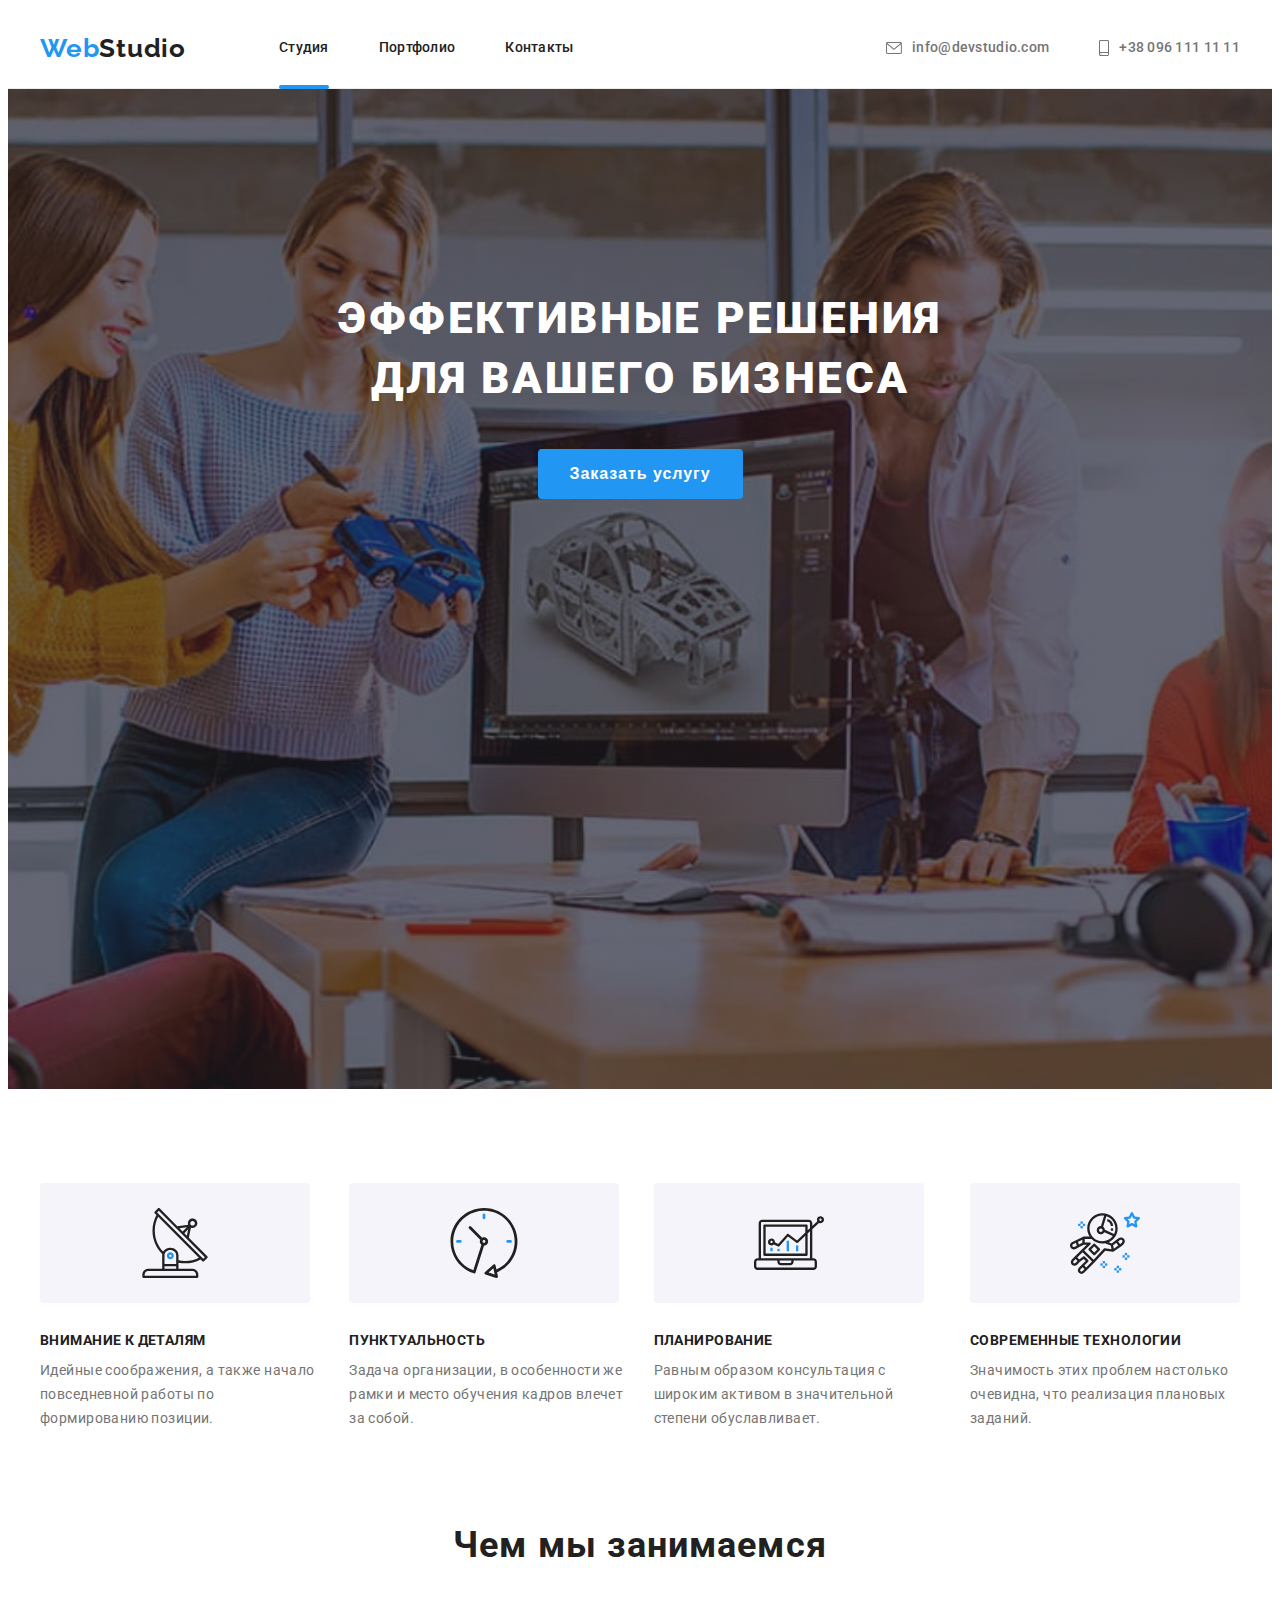
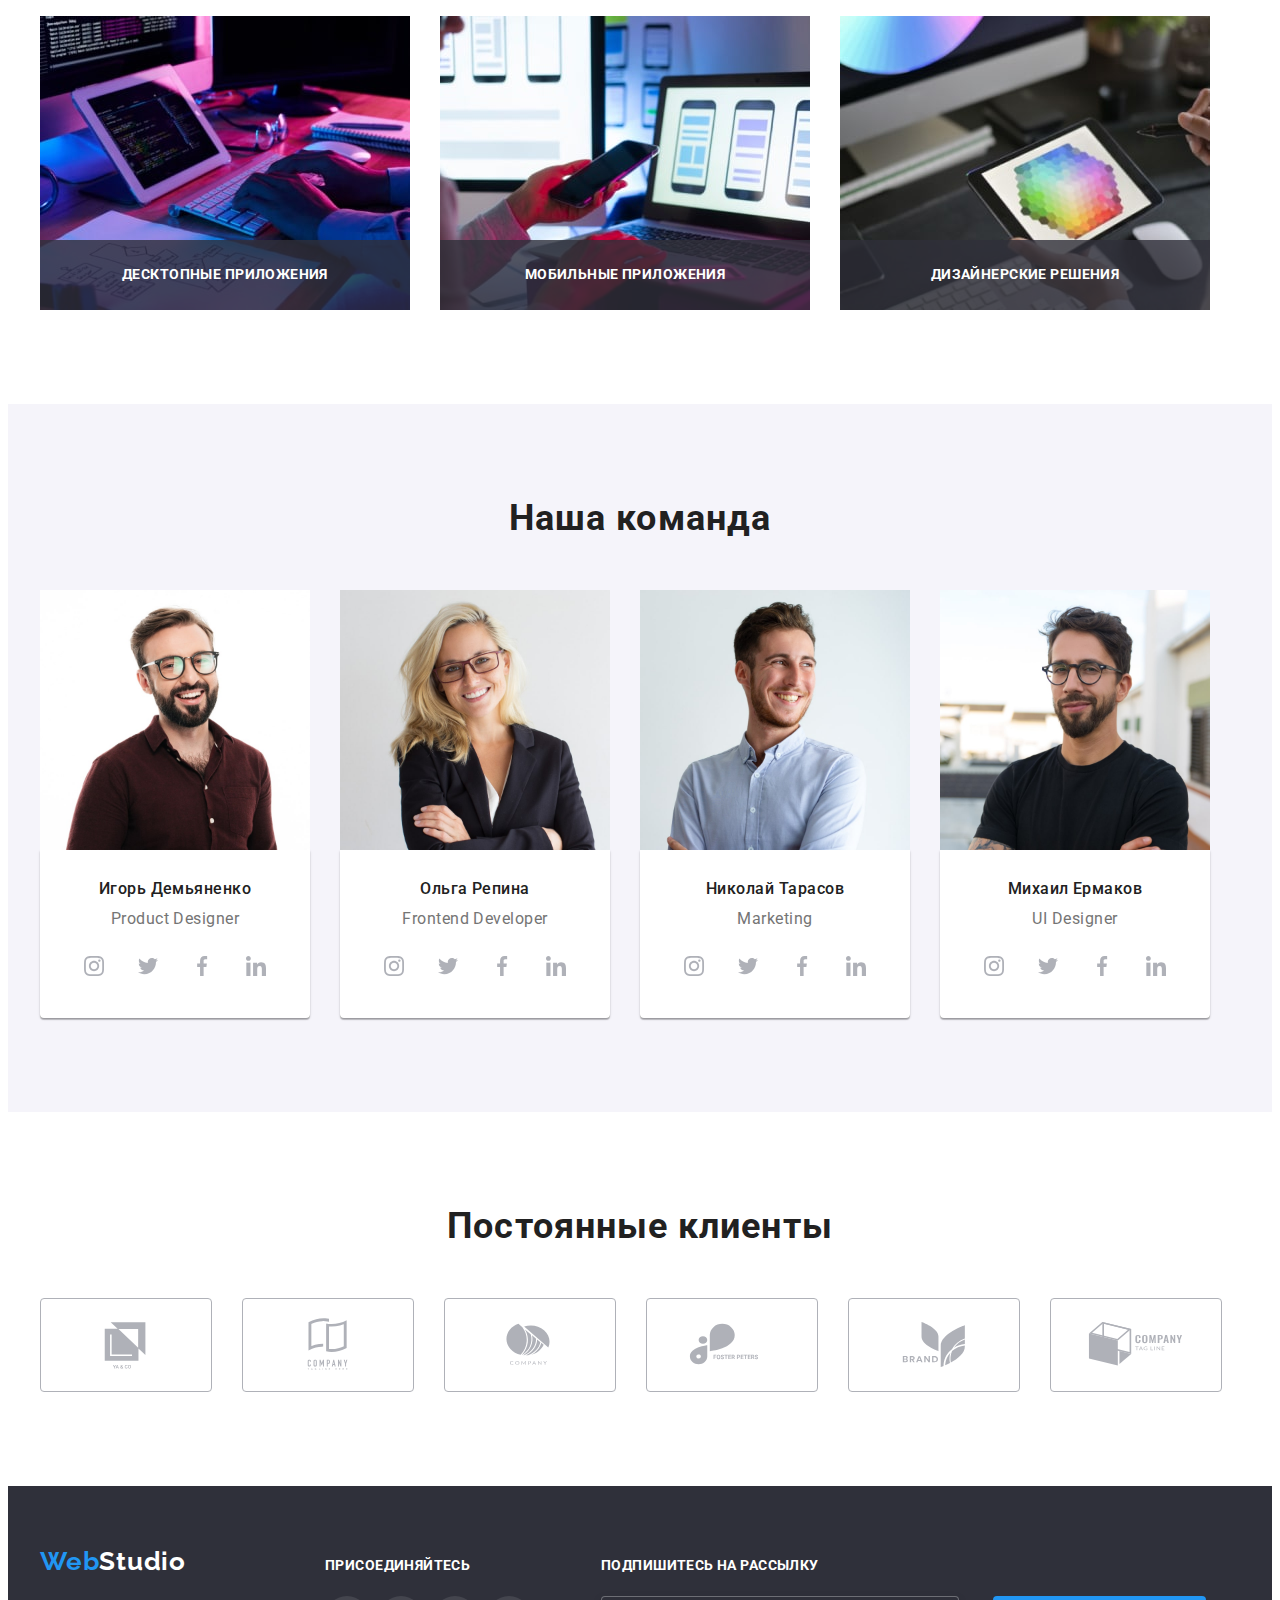
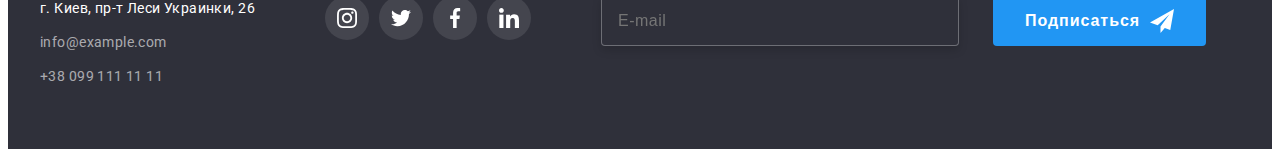
==== commit a71e7c98: "scss" ====
--- a/index.html
+++ b/index.html
@@ -1,77 +1,75 @@
 <!DOCTYPE html>
 <html lang="ru">
+
 <head>
-    <meta charset="UTF-8">
-    <meta http-equiv="X-UA-Compatible" content="IE=edge">
-    <meta name="viewport" content="width=device-width, initial-scale=1.0">
-    <title>Studio</title>
-    <link rel="preconnect" href="https://fonts.googleapis.com">
-    <link href="https://fonts.googleapis.com/css2?family=Raleway:wght@700&family=Roboto:wght@400;500;700;900&display=swap" rel="stylesheet">
-    <link rel="preconnect" href="https://fonts.gstatic.com" crossorigin>
-    <link
-            rel="stylesheet"
-            href="https://cdnjs.cloudflare.com/ajax/libs/modern-normalize/1.1.0/modern-normalize.min.css"
-            integrity="sha512-wpPYUAdjBVSE4KJnH1VR1HeZfpl1ub8YT/NKx4PuQ5NmX2tKuGu6U/JRp5y+Y8XG2tV+wKQpNHVUX03MfMFn9Q=="
-            crossorigin="anonymous"
-            referrerpolicy="no-referrer"
-        />
-    <!--<link rel="stylesheet" href="./css/styles.css">-->
-    <link rel="stylesheet" href="./css/main.min.css">
+<meta charset="UTF-8">
+<meta http-equiv="X-UA-Compatible" content="IE=edge">
+<meta name="viewport" content="width=device-width, initial-scale=1.0">
+<title>Studio</title>
+<link rel="preconnect" href="https://fonts.googleapis.com">
+<link
+    href="https://fonts.googleapis.com/css2?family=Raleway:wght@700&family=Roboto:wght@400;500;700;900&display=swap"
+    rel="stylesheet">
+<link rel="preconnect" href="https://fonts.gstatic.com" crossorigin>
+<link rel="stylesheet" href="https://cdnjs.cloudflare.com/ajax/libs/modern-normalize/1.1.0/modern-normalize.min.css"
+    integrity="sha512-wpPYUAdjBVSE4KJnH1VR1HeZfpl1ub8YT/NKx4PuQ5NmX2tKuGu6U/JRp5y+Y8XG2tV+wKQpNHVUX03MfMFn9Q=="
+    crossorigin="anonymous" referrerpolicy="no-referrer" />
+<!--<link rel="stylesheet" href="./css/styles.css">-->
+<link rel="stylesheet" href="./css/main.min.css">
 </head>
+
 <body>
 
-<!----------------------------Nav sections ----------------------------------------------->
-
-    <header class="header">
-        <div class="container header__container">
-            <nav class="header__nav">
-                <a href="./index.html" class="header__logo"><span>Web</span>Studio </a>
-                    <ul class="header__list">
-                        <li class="header__item"><a class="header__link  current" href="./index.html">Студия</a></li>
-                        <li class="header__item"><a class="header__link" href="./portfolio.html">Портфолио</a></li>
-                        <li class="header__item"><a class="header__link" href="#">Контакты</a></li>
-                    </ul>
-            </nav>
-                <ul class="header__list">
-                    <li class="header__item">
-                        <a class="header__mail--link" href="mailto:info@example.com">
-                            <svg class="header__icon--mail">
-                                <use href="./images/symbol-defs.svg#icon-mail"></use>
-                            </svg>
-                            info@devstudio.com
-                        </a>
-                    </li>
-                    <li class="header__item">
-                        <a class="header__tel--link" href="tel:+380991111111">
-                            <svg class="header__icon--tel">
-                                <use href="./images/symbol-defs.svg#icon-smartphone"></use>
-                            </svg>
-                            +38 096 111 11 11
-                        </a>
-                    </li>
-                </ul>
-        </div>
-    </header>
-
-    <!--Main section -->
-    <main>
-        <!--Hero section-->
-        <section class="hero">
-            <div class="container hero__container" >
-                <h1 class="hero__title">Эффективные решения <br> для вашего бизнеса</h1>
-                <button  data-modal-open type="button" class="hero__btn" >Заказать услугу</button>
-                
-            </div>
-        </section>
-       
-
-    <!--Section What are you doing-->
+<!----------------------------HEADER ----------------------------------------------->
+
+<header class="header">
+    <div class="container header__container">
+        <nav class="navigation">
+            <a href="./index.html" class="logo logo__header logo__navigation">Web<span class="logo__dark">Studio</span></a>
+            <ul class="navigation__list">
+                <li class="navigation__item"><a class="navigation__link  current" href="./index.html">Студия</a></li>
+                <li class="navigation__item"><a class="navigation__link" href="./portfolio.html">Портфолио</a></li>
+                <li class="navigation__item"><a class="navigation__link" href="#">Контакты</a></li>
+            </ul>
+        </nav>
+        <ul class="navigation__list">
+            <li class="navigation__item">
+                <a class="navigation__link--contacts" href="mailto:info@example.com">
+                    <svg class="navigation__icon--contacts" width="16" height="12">
+                        <use href="./images/symbol-defs.svg#icon-mail"></use>
+                    </svg>
+                    info@devstudio.com
+                </a>
+            </li>
+            <li class="navigation__item">
+                <a class="navigation__link--contacts" href="tel:+380991111111">
+                    <svg class="navigation__icon--contacts" width="10" height="16">
+                        <use href="./images/symbol-defs.svg#icon-smartphone"></use>
+                    </svg>
+                    +38 096 111 11 11
+                </a>
+            </li>
+        </ul>
+    </div>
+</header>
+
+<!-----------------------Main section ----------------------------->
+<main>
+    <!-----------------------Hero section----------------------->
+    <section class="hero">
+        <div class="container hero__container">
+            <h1 class="hero__title">Эффективные решения <br> для вашего бизнеса</h1>
+            <button data-modal-open type="button" class="button">Заказать услугу</button>
+
+        </div>
+    </section>
+    <!-------------------------Section What are you doing---------------------------->
     <section class="section">
-       <div class="container">
-           <h2 class="visually-hidden">Внимание к деталям</h2>
-            <ul class="details__list">
+        <div class="container">
+            <h2 class="visually-hidden">Внимание к деталям</h2>
+            <ul class="details">
                 <li class="details__item">
-                    <div class="details__box--icon">
+                    <div class="details__box">
                         <svg class="details__icon">
                             <use href="./images/symbol-defs.svg#icon-details-antenna-1"></use>
                         </svg>
@@ -82,8 +80,8 @@
                     </p>
                 </li>
                 <li class="details__item ">
-                    <div class="details__box--icon">
-                         <svg class="details__icon">
+                    <div class="details__box">
+                        <svg class="details__icon">
                             <use href="./images/symbol-defs.svg#icon-details-clock-2"></use>
                         </svg>
                     </div>
@@ -93,8 +91,8 @@
                     </p>
                 </li>
                 <li class="details__item ">
-                    <div class="details__box--icon">
-                         <svg class="details__icon">
+                    <div class="details__box">
+                        <svg class="details__icon">
                             <use href="./images/symbol-defs.svg#icon-details-diagram-3"></use>
                         </svg>
                     </div>
@@ -104,331 +102,315 @@
                     </p>
                 </li>
                 <li class="details__item ">
-                     <div class="details__box--icon">
-                         <svg class="details__icon">
+                    <div class="details__box">
+                        <svg class="details__icon">
                             <use href="./images/symbol-defs.svg#icon-details-astronaut-4"></use>
                         </svg>
-                     </div>
+                    </div>
                     <h3 class="details__title">Современные технологии</h3>
                     <p class="details__text">
                         Значимость этих проблем настолько очевидна, что реализация плановых заданий.
                     </p>
                 </li>
             </ul>
-       </div>
-        </section>
-        <section class="section doing__section">
-            <div class="container">
-                <h2 class="doing__title" >Чем мы занимаемся</h2>
-                <ul class="doing__list">
-                    <li class="doing__item">
-                        <img src="images/work_1.jpg" alt="work1" width="370">
-                         <div class="doing__box">
-                            <p class="doing__text">Десктопные приложения</p>
-                        </div>
-                    </li>
-                    <li class="doing__item">
-                        <img src="images/work_2.jpg" alt="work2" width="370">
-                        <div class="doing__box">
-                            <p class="doing__text">Мобильные приложения</p>
-                        </div>
-                    </li>
-                    <li class="doing__item">
-                        <img src="images/work_3.jpg" alt="work3" width="370">
-                        <div class="doing__box">
-                            <p class="doing__text">Дизайнерские решения</p>
-                        </div>
-                    </li>
-                </ul>
-            </div>
-        </section>
-<!--------------------------------------Team section------------------------------------------------->
-    <section class="section team">
+        </div>
+    </section>
+    <section class="section doing__section">
         <div class="container">
-            <h2 class="team__first--title">Наша команда</h2>
-                <ul class="team__list">
-                    <li class="team__item">
-                        <img src="images/igor-min.jpg" alt="igor" width="270"  >
-                        <div class="team__text--container">
-                            <h3 class="team__second--title">Игорь Демьяненко</h3>
-                            <p class="team__text">Product Designer</p>
-<!--------------------------------Social links team section----------------------------------------->
-                            <ul class="team__social--list">
-                                <li class="team__social--item">
-                                <a class="team__social--link" href="#" 
-                                    aria-label="instagram">
-                                    <svg class="team__social--icon">
-                                    <use href="./images/symbol-defs.svg#icon-instagram-1"></use>
-                                    </svg>
-                                </a>
-                                </li>
-                                <li class="team__social--item">
-                                <a class="team__social--link" href="#"  
-                                    aria-label="twitter">
-                                    <svg class="team__social--icon">
-                                    <use href="./images/symbol-defs.svg#icon-twitter-2"></use>
-                                    </svg>
-                                </a>
-                                </li>
-                                <li class="team__social--item">
-                                <a class="team__social--link" href="#"  
-                                    aria-label="facebook">
-                                    <svg class="team__social--icon">
-                                    <use href="./images/symbol-defs.svg#icon-facebook-3"></use>
-                                    </svg>
-                                </a>
-                                </li>
-                                <li class="team__social--item">
-                                <a class="team__social--link" href="#"  
-                                    aria-label="linkedin">
-                                    <svg class="team__social--icon">
-                                    <use href="./images/symbol-defs.svg#icon-linkedin-4"></use>
-                                    </svg>
-                                </a>
-                                </li>
-                            </ul>
-                        </div>
-                    </li>
-                    <li class="team__item">
-                        <img src="images/olga-min.jpg" alt="olga" width="270">
-                        <div class="team__text--container">
-                            <h3 class="team__second--title">Ольга Репина</h3>
-                            <p class="team__text">Frontend Developer</p>
-<!-------------------------------Social links team section------------------------------------------->
-                            <ul class="team__social--list">
-                                <li class="team__social--item">
-                                <a class="team__social--link" href="#" 
-                                    aria-label="instagram">
-                                    <svg class="team__social--icon">
-                                    <use href="./images/symbol-defs.svg#icon-instagram-1"></use>
-                                    </svg>
-                                </a>
-                                </li>
-                                <li class="team__social--item">
-                                <a class="team__social--link" href="#"  
-                                    aria-label="twitter">
-                                    <svg class="team__social--icon">
-                                    <use href="./images/symbol-defs.svg#icon-twitter-2"></use>
-                                    </svg>
-                                </a>
-                                </li>
-                                <li class="team__social--item">
-                                <a class="team__social--link" href="#"  
-                                    aria-label="facebook">
-                                    <svg class="team__social--icon">
-                                    <use href="./images/symbol-defs.svg#icon-facebook-3"></use>
-                                    </svg>
-                                </a>
-                                </li>
-                                <li class="team__social--item">
-                                <a class="team__social--link" href="#"  
-                                    aria-label="linkedin">
-                                    <svg class="team__social--icon">
-                                    <use href="./images/symbol-defs.svg#icon-linkedin-4"></use>
-                                    </svg>
-                                </a>
-                                </li>
-                            </ul>
-                        </div>
-                    </li>
-                    <li class="team__item">
-                        <img src="images/nikolay-min.jpg" alt="nikolay" width="270">
-                        <div class="team__text--container">
-                            <h3 class="team__second--title">Николай Тарасов</h3>
-                            <p class="team__text">Marketing</p>
-<!---------------------------------------Social links team section------------------------------------------------>
-                            <ul class="team__social--list">
-                                <li class="team__social--item">
-                                <a class="team__social--link" href="#" 
-                                    aria-label="instagram">
-                                    <svg class="team__social--icon">
-                                    <use href="./images/symbol-defs.svg#icon-instagram-1"></use>
-                                    </svg>
-                                </a>
-                                </li>
-                                <li class="team__social--item">
-                                <a class="team__social--link" href="#"  
-                                    aria-label="twitter">
-                                    <svg class="team__social--icon">
-                                    <use href="./images/symbol-defs.svg#icon-twitter-2"></use>
-                                    </svg>
-                                </a>
-                                </li>
-                                <li class="team__social--item">
-                                <a class="team__social--link" href="#"  
-                                    aria-label="facebook">
-                                    <svg class="team__social--icon">
-                                    <use href="./images/symbol-defs.svg#icon-facebook-3"></use>
-                                    </svg>
-                                </a>
-                                </li>
-                                <li class="team__social--item">
-                                <a class="team__social--link" href="#"  
-                                    aria-label="linkedin">
-                                    <svg class="team__social--icon">
-                                    <use href="./images/symbol-defs.svg#icon-linkedin-4"></use>
-                                    </svg>
-                                </a>
-                                </li>
-                            </ul>
-                        </div>
-                    </li>
-                    <li class="team__item">
-                        <img src="images/misha-min.jpg" alt="misha" width="270">
-                        <div class="team__text--container">
-                            <h3 class="team__second--title">Михаил Ермаков</h3>
-                            <p class="team__text">UI Designer</p>
-<!---------------------------------------Social links team section------------------------------------------------>          
-                            <ul class="team__social--list">
-                                <li class="team__social--item">
-                                <a class="team__social--link" href="#" 
-                                    aria-label="instagram">
-                                    <svg class="team__social--icon">
-                                    <use href="./images/symbol-defs.svg#icon-instagram-1"></use>
-                                    </svg>
-                                </a>
-                                </li>
-                                <li class="team__social--item">
-                                <a class="team__social--link" href="#"  
-                                    aria-label="twitter">
-                                    <svg class="team__social--icon">
-                                    <use href="./images/symbol-defs.svg#icon-twitter-2"></use>
-                                    </svg>
-                                </a>
-                                </li>
-                                <li class="team__social--item">
-                                <a class="team__social--link" href="#"  
-                                    aria-label="facebook">
-                                    <svg class="team__social--icon">
-                                    <use href="./images/symbol-defs.svg#icon-facebook-3"></use>
-                                    </svg>
-                                </a>
-                                </li>
-                                <li class="team__social--item">
-                                <a class="team__social--link" href="#"  
-                                    aria-label="linkedin">
-                                    <svg class="team__social--icon">
-                                    <use href="./images/symbol-defs.svg#icon-linkedin-4"></use>
-                                    </svg>
-                                </a>
-                                </li>
-                            </ul>
-                        </div>
-                    </li>
-                </ul>
+            <h2 class="doing__title">Чем мы занимаемся</h2>
+            <ul class="doing__list">
+                <li class="doing__item">
+                    <img src="images/work_1.jpg" alt="work1" width="370">
+                    <div class="doing__box">
+                        <p class="doing__text">Десктопные приложения</p>
+                    </div>
+                </li>
+                <li class="doing__item">
+                    <img src="images/work_2.jpg" alt="work2" width="370">
+                    <div class="doing__box">
+                        <p class="doing__text">Мобильные приложения</p>
+                    </div>
+                </li>
+                <li class="doing__item">
+                    <img src="images/work_3.jpg" alt="work3" width="370">
+                    <div class="doing__box">
+                        <p class="doing__text">Дизайнерские решения</p>
+                    </div>
+                </li>
+            </ul>
         </div>
     </section>
-
-<!--------------------------Clients section------------------------------------------>
+    <!--------------------------------------Team section------------------------------------------------->
+    <section class="section section--other-background">
+        <div class="container">
+            <h2 class="section--title">Наша команда</h2>
+            <ul class="team">
+                <li class="team__item">
+                    <img src="images/igor-min.jpg" alt="igor" width="270">
+                    <div class="team__thumbr">
+                        <h3 class="team__title">Игорь Демьяненко</h3>
+                        <p class="team__text">Product Designer</p>
+                        <!--------------------------------Social links team section----------------------------------------->
+                        <ul class="social">
+                            <li class="social__item">
+                                <a class="social__link" href="#" aria-label="instagram">
+                                    <svg class="social__icon" width="20" height="20">
+                                        <use href="./images/symbol-defs.svg#icon-instagram-1"></use>
+                                    </svg>
+                                </a>
+                            </li>
+                            <li class="social__item">
+                                <a class="social__link" href="#" aria-label="twitter">
+                                    <svg class="social__icon" width="20" height="20">
+                                        <use href="./images/symbol-defs.svg#icon-twitter-2"></use>
+                                    </svg>
+                                </a>
+                            </li>
+                            <li class="social__item">
+                                <a class="social__link" href="#" aria-label="facebook">
+                                    <svg class="social__icon" width="20" height="20">
+                                        <use href="./images/symbol-defs.svg#icon-facebook-3"></use>
+                                    </svg>
+                                </a>
+                            </li>
+                            <li class="social__item">
+                                <a class="social__link" href="#" aria-label="linkedin">
+                                    <svg class="social__icon" width="20" height="20">
+                                        <use href="./images/symbol-defs.svg#icon-linkedin-4"></use>
+                                    </svg>
+                                </a>
+                            </li>
+                        </ul>
+                    </div>
+                </li>
+                <li class="team__item">
+                    <img src="images/olga-min.jpg" alt="olga" width="270">
+                    <div class="team__thumbr">
+                        <h3 class="team__title">Ольга Репина</h3>
+                        <p class="team__text">Frontend Developer</p>
+                        <!-------------------------------Social links team section------------------------------------------->
+                        <ul class="social">
+                            <li class="social__item">
+                                <a class="social__link" href="#" aria-label="instagram">
+                                    <svg class="social__icon" width="20" height="20">
+                                        <use href="./images/symbol-defs.svg#icon-instagram-1"></use>
+                                    </svg>
+                                </a>
+                            </li>
+                            <li class="social__item">
+                                <a class="social__link" href="#" aria-label="twitter">
+                                    <svg class="social__icon" width="20" height="20">
+                                        <use href="./images/symbol-defs.svg#icon-twitter-2"></use>
+                                    </svg>
+                                </a>
+                            </li>
+                            <li class="social__item">
+                                <a class="social__link" href="#" aria-label="facebook">
+                                    <svg class="social__icon" width="20" height="20">
+                                        <use href="./images/symbol-defs.svg#icon-facebook-3"></use>
+                                    </svg>
+                                </a>
+                            </li>
+                            <li class="social__item">
+                                <a class="social__link" href="#" aria-label="linkedin">
+                                    <svg class="social__icon" width="20" height="20">
+                                        <use href="./images/symbol-defs.svg#icon-linkedin-4"></use>
+                                    </svg>
+                                </a>
+                            </li>
+                        </ul>
+                    </div>
+                </li>
+                <li class="team__item">
+                    <img src="images/nikolay-min.jpg" alt="nikolay" width="270">
+                    <div class="team__thumbr">
+                        <h3 class="team__title">Николай Тарасов</h3>
+                        <p class="team__text">Marketing</p>
+                        <!---------------------------------------Social links team section------------------------------------------------>
+                        <ul class="social">
+                            <li class="social__item">
+                                <a class="social__link" href="#" aria-label="instagram">
+                                    <svg class="social__icon width="20" height="20"">
+                                        <use href="./images/symbol-defs.svg#icon-instagram-1"></use>
+                                    </svg>
+                                </a>
+                            </li>
+                            <li class="social__item">
+                                <a class="social__link" href="#" aria-label="twitter">
+                                    <svg class="social__icon" width="20" height="20">
+                                        <use href="./images/symbol-defs.svg#icon-twitter-2"></use>
+                                    </svg>
+                                </a>
+                            </li>
+                            <li class="social__item">
+                                <a class="social__link" href="#" aria-label="facebook">
+                                    <svg class="social__icon" width="20" height="20">
+                                        <use href="./images/symbol-defs.svg#icon-facebook-3"></use>
+                                    </svg>
+                                </a>
+                            </li>
+                            <li class="social__item">
+                                <a class="social__link" href="#" aria-label="linkedin">
+                                    <svg class="social__icon" width="20" height="20">
+                                        <use href="./images/symbol-defs.svg#icon-linkedin-4"></use>
+                                    </svg>
+                                </a>
+                            </li>
+                        </ul>
+                    </div>
+                </li>
+                <li class="team__item">
+                    <img src="images/misha-min.jpg" alt="misha" width="270">
+                    <div class="team__thumbr">
+                        <h3 class="team__title">Михаил Ермаков</h3>
+                        <p class="team__text">UI Designer</p>
+                        <!---------------------------------------Social links team section------------------------------------------------>
+                        <ul class="social">
+                            <li class="social__item">
+                                <a class="social__link" href="#" aria-label="instagram">
+                                    <svg class="social__icon" width="20" height="20">
+                                        <use href="./images/symbol-defs.svg#icon-instagram-1"></use>
+                                    </svg>
+                                </a>
+                            </li>
+                            <li class="social__item">
+                                <a class="social__link" href="#" aria-label="twitter">
+                                    <svg class="social__icon" width="20" height="20">
+                                        <use href="./images/symbol-defs.svg#icon-twitter-2"></use>
+                                    </svg>
+                                </a>
+                            </li>
+                            <li class="social__item">
+                                <a class="social__link" href="#" aria-label="facebook">
+                                    <svg class="social__icon" width="20" height="20">
+                                        <use href="./images/symbol-defs.svg#icon-facebook-3"></use>
+                                    </svg>
+                                </a>
+                            </li>
+                            <li class="social__item">
+                                <a class="social__link" href="#" aria-label="linkedin">
+                                    <svg class="social__icon" width="20" height="20">
+                                        <use href="./images/symbol-defs.svg#icon-linkedin-4"></use>
+                                    </svg>
+                                </a>
+                            </li>
+                        </ul>
+                    </div>
+                </li>
+            </ul>
+        </div>
+    </section>
+
+    <!--------------------------Clients section------------------------------------------>
     <section class="section">
-       <div class="container">
-            <h2 class="clients__tittle">Постоянные клиенты</h2>
-        <ul class="clients__list">
-            <li class="clients__item">
-                <a class="clients__link" href="#">
-                    <svg class="clients__icon">
-                    <use href="./images/symbol-defs.svg#icon-clients-logo" ></use>
-                    </svg>
-                </a>
-            </li>
-            <li class="clients__item">
-                <a class="clients__link" href="#">
-                    <svg class="clients__icon">
-                    <use href="./images/symbol-defs.svg#icon-clients-logo-1" ></use>
-                    </svg>
-                </a>
-            </li>
-            <li class="clients__item">
-                <a class="clients__link" href="#">
-                    <svg class="clients__icon">
-                    <use href="./images/symbol-defs.svg#icon-clients-logo-2" ></use>
-                    </svg>
-                </a>
-            </li>
-            <li class="clients__item">
-                <a class="clients__link" href="#">
-                    <svg class="clients__icon">
-                    <use href="./images/symbol-defs.svg#icon-clients-logo-3" ></use>
-                    </svg>
-                </a>
-            </li>
-            <li class="clients__item">
-                <a class="clients__link" href="#">
-                    <svg class="clients__icon">
-                    <use href="./images/symbol-defs.svg#icon-clients-logo-4" ></use>
-                    </svg>
-                </a>
-            </li>
-            <li class="clients__item">
-                <a class="clients__link" href="#">
-                    <svg class="clients__icon">
-                    <use href="./images/symbol-defs.svg#icon-clients-logo-6"></use>
-                    </svg>
-                </a>
-            </li>
-        </ul>
-       </div>
+        <div class="container">
+            <h2 class="section--title">Постоянные клиенты</h2>
+            <ul class="clients">
+                <li class="clients__item">
+                    <a class="clients__link" href="#">
+                        <svg class="clients__icon" width="106" height="60">
+                            <use href="./images/symbol-defs.svg#icon-clients-logo"></use>
+                        </svg>
+                    </a>
+                </li>
+                <li class="clients__item">
+                    <a class="clients__link" href="#">
+                        <svg class="clients__icon" width="106" height="60">
+                            <use href="./images/symbol-defs.svg#icon-clients-logo-1"></use>
+                        </svg>
+                    </a>
+                </li>
+                <li class="clients__item">
+                    <a class="clients__link" href="#">
+                        <svg class="clients__icon" width="106" height="60">
+                            <use href="./images/symbol-defs.svg#icon-clients-logo-2"></use>
+                        </svg>
+                    </a>
+                </li>
+                <li class="clients__item">
+                    <a class="clients__link" href="#">
+                        <svg class="clients__icon" width="106" height="60">
+                            <use href="./images/symbol-defs.svg#icon-clients-logo-3"></use>
+                        </svg>
+                    </a>
+                </li>
+                <li class="clients__item">
+                    <a class="clients__link" href="#">
+                        <svg class="clients__icon" width="106" height="60">
+                            <use href="./images/symbol-defs.svg#icon-clients-logo-4"></use>
+                        </svg>
+                    </a>
+                </li>
+                <li class="clients__item">
+                    <a class="clients__link" href="#" >
+                        <svg class="clients__icon" width="106" height="60">
+                            <use href="./images/symbol-defs.svg#icon-clients-logo-6"></use>
+                        </svg>
+                    </a>
+                </li>
+            </ul>
+        </div>
     </section>
 </main>
 
 <!-------------------------------Footer section--------------------------------------------------->
 <footer class="footer">
     <div class="container footer__container">
-       <div class="footer__box">
-            <a href="./index.html" class="footer__logo"><span>Web</span>Studio </a>
-                <address class="footer__adress">
-                    <ul class="footer__list">
-                        <li class="footer__item">
-                            <a href="#" class="footer__second--adress">г. Киев, пр-т Леси Украинки, 26</a>  
-                        </li>
-                        <li class="footer__item">
-                            <a href="mailto:info@example.com" class="footer__mail">info@example.com</a>
-                        </li>
-                        <li class="footer__item">
-                            <a href="tel:+380991111111" class="footer__tel">+38 099 111 11 11</a>
-                        </li>
-                    </ul>
-                </address>
-       </div>
-<!-----------------------------Social links team section--------------------------------------------------------->
-      <div class="footer__box">
-            <p class="footer__social--text">Присоединяйтесь</p>
-            <ul class="footer__social--list">
-                <li class="footer__social--item">
-                    <a class="footer__social--link" href="#" aria-label="instagram">
-                    <svg class="footer__social--icon">
-                        <use href="./images/symbol-defs.svg#icon-instagram-1"></use>
-                    </svg>
-                </a>
-                </li>
-                <li class="footer__social--item">
-                    <a class="footer__social--link" href="#" aria-label="twitter">
-                    <svg class="footer__social--icon">
-                        <use href="./images/symbol-defs.svg#icon-twitter-2"></use>
-                    </svg>
-                </a>
-                </li>
-                <li class="footer__social--item">
-                <a class="footer__social--link" href="#" aria-label="facebook">
-                    <svg class="footer__social--icon">
-                        <use href="./images/symbol-defs.svg#icon-facebook-3"></use>
-                    </svg>
-                </a>
-                </li>
-                <li class="footer__social--item">
-                <a class="footer__social--link" href="#" aria-label="linkedin">
-                    <svg class="footer__social--icon">
-                        <use href="./images/symbol-defs.svg#icon-linkedin-4"></use>
-                    </svg>
-                </a>
-                </li>
-            </ul>
-      </div>
-      <div class="footer__box">
-            <p class="footer__form--text">Подпишитесь на рассылку</p>
+        <div class="footer__box">
+            <a href="./index.html" class="logo footer__logo">Web<span class="logo__light">Studio </span> </a>
+            <address class="footer__adress">
+                <ul class="footer__list">
+                    <li class="footer__item">
+                        <a href="#" class="footer__second--adress">г. Киев, пр-т Леси Украинки, 26</a>
+                    </li>
+                    <li class="footer__item">
+                        <a href="mailto:info@example.com" class="footer__contacts">info@example.com</a>
+                    </li>
+                    <li class="footer__item">
+                        <a href="tel:+380991111111" class="footer__contacts">+38 099 111 11 11</a>
+                    </li>
+                </ul>
+            </address>
+        </div>
+        <!-----------------------------Social links footer section--------------------------------------------------------->
+        <div class="footer__box">
+            <p class="footer__text">Присоединяйтесь</p>
+            <ul class="social">
+                <li class="social__item">
+                    <a class="social__link footer__icon--style" href="#" aria-label="instagram">
+                        <svg class="social__icon" width="20" height="20">
+                            <use href="./images/symbol-defs.svg#icon-instagram-1"></use>
+                        </svg>
+                    </a>
+                </li>
+                <li class="social__item">
+                    <a class="social__link footer__icon--style" href="#" aria-label="twitter">
+                        <svg class="social__icon" width="20" height="20">
+                            <use href="./images/symbol-defs.svg#icon-twitter-2"></use>
+                        </svg>
+                    </a>
+                </li>
+                <li class="social__item">
+                    <a class="social__link footer__icon--style" href="#" aria-label="facebook">
+                        <svg class="social__icon" width="20" height="20">
+                            <use href="./images/symbol-defs.svg#icon-facebook-3"></use>
+                        </svg>
+                    </a>
+                </li>
+                <li class="social__item">
+                    <a class="social__link footer__icon--style" href="#" aria-label="linkedin">
+                        <svg class="social__icon" width="20" height="20">
+                            <use href="./images/symbol-defs.svg#icon-linkedin-4"></use>
+                        </svg>
+                    </a>
+                </li>
+            </ul>
+        </div>
+        <div class="footer__box">
+            <p class="footer__text">Подпишитесь на рассылку</p>
             <form action="" class="footer__form">
                 <input type="text" name="name" placeholder="E-mail" class="footer__form--input">
-                <button type="submit" class="footer__form--submit footer__submit">
+                <button type="submit" class="button">
                     Подписаться
                     <svg class="footer__form--icon">
                         <use href="./images/symbol-defs.svg#icon-send"></use>
@@ -436,11 +418,11 @@
 
                 </button>
             </form>
-      </div>
+        </div>
     </div>
 </footer>
 
-<!------------------Modal--------------------->
+<!------------------------------Modal------------------------------------>
 
 <div class="backdrop is-hidden" data-modal>
     <div class="modal">
@@ -451,53 +433,54 @@
         </button>
         <p class="modal__form--text">Оставьте свои данные, мы вам перезвоним</p>
         <form action="#" class="modal__form">
-                <label class="modal__form--field">
-                    Имя
-                    <span class="modal__form--wrapper">
-                        <input type="text" name="name" required class="modal__form--input">
-                            <svg class="modal__form--icon">
-                                <use href="./images/symbol-defs.svg#icon-person"></use>
-                            </svg>
-                    </span>
-                </label>
-                <label class="modal__form--field">
-                    Телефон
-                    <span class="modal__form--wrapper">
-                        <input type="tel" name="tel" required class="modal__form--input">  
-                            <svg class="modal__form--icon">
-                                <use href="./images/symbol-defs.svg#icon-phone-2"></use>
-                            </svg>
-                    </span>
-                </label>
-                <label class="modal__form--field">
-                    Почта
-                    <span class="modal__form--wrapper" >
-                        <input type="email" name="mail" required class="modal__form--input">
-                            <svg class="modal__form--icon"> 
-                                <use href="./images/symbol-defs.svg#icon-mail-2"></use>
-                            </svg>
-                    </span>
-                </label>
-                <label class="modal__form--field">
-                    Комментарий
-                    <textarea class="modal__form--textarea" name="feedback" placeholder="Введите текст"></textarea>
-                </label>
-                
-                <label class="modal__form--field modal__checkbox--label">
-                    <input type="checkbox" class="modal__checkbox--input visually-hidden">
-                    <svg class="modal__checkbox--icon"> 
-                        <use href="./images/symbol-defs.svg#icon-check"></use>
-                    </svg>
-                   <span class="modal__checkbox--text">
-                        Соглашаюсь с рассылкой и принимаю <a href="#" class="modal__checkbox--link">Условия договора</a>
-                   </span>
-                </label>
-
-            <button type="submit" class="modal__form--submit ">Отправить</button>
+            <label class="modal__form--field">
+                Имя
+                <span class="modal__form--wrapper">
+                    <input type="text" name="name" required class="modal__form--input">
+                    <svg class="modal__form--icon">
+                        <use href="./images/symbol-defs.svg#icon-person"></use>
+                    </svg>
+                </span>
+            </label>
+            <label class="modal__form--field">
+                Телефон
+                <span class="modal__form--wrapper">
+                    <input type="tel" name="tel" required class="modal__form--input">
+                    <svg class="modal__form--icon">
+                        <use href="./images/symbol-defs.svg#icon-phone-2"></use>
+                    </svg>
+                </span>
+            </label>
+            <label class="modal__form--field">
+                Почта
+                <span class="modal__form--wrapper">
+                    <input type="email" name="mail" required class="modal__form--input">
+                    <svg class="modal__form--icon">
+                        <use href="./images/symbol-defs.svg#icon-mail-2"></use>
+                    </svg>
+                </span>
+            </label>
+            <label class="modal__form--field">
+                Комментарий
+                <textarea class="modal__form--textarea" name="feedback" placeholder="Введите текст"></textarea>
+            </label>
+
+            <label class="modal__form--field modal__checkbox--label">
+                <input type="checkbox" class="modal__checkbox--input visually-hidden">
+                <svg class="modal__checkbox--icon">
+                    <use href="./images/symbol-defs.svg#icon-check"></use>
+                </svg>
+                <span class="modal__checkbox--text">
+                    Соглашаюсь с рассылкой и принимаю <a href="#" class="modal__checkbox--link">Условия договора</a>
+                </span>
+            </label>
+
+            <button type="submit" class="button modal__submit--btn">Отправить</button>
         </form>
     </div>
 </div>
 
 <script src="js/modal.js"></script>
 </body>
+
 </html>--- a/css/styles.css
+++ b/css/styles.css
@@ -1,643 +1,575 @@
 :root {
-    --main-text-color: #757575;/*основной цвет текста на сайте*/
-    --primary-first-text-color:#FFFFFF;/*второй цвет текста на сайте*/
-    --primary-second-text-color:#212121;/*третий цвет текста на сайте*/
-    --accent-color:#2196F3;/*акцент цвета*/
-    --main-background-color:#FFFFFF; /*главный цвет-заливки сайта*/
-    --primary-background-color:#2F303A;/*цвет заливки для fouter и hero*/
-    --primary-team-background-color:#F5F4FA;/*цвет заливки team*/
-    --main-btn-background: #2196F3;/*заливка кнопки*/
-    --foter-mail-color:rgba(255, 255, 255, 0.6);/*цвет мейла и телефона в футоре*/
-    --icon-color:#AFB1B8;/*цвет для иконки*/
+  --main-text-color: #757575; /*основной цвет текста на сайте*/
+  --primary-first-text-color: #ffffff; /*второй цвет текста на сайте*/
+  --primary-second-text-color: #212121; /*третий цвет текста на сайте*/
+  --accent-color: #2196f3; /*акцент цвета*/
+  --main-background-color: #ffffff; /*главный цвет-заливки сайта*/
+  --primary-background-color: #2f303a; /*цвет заливки для fouter и hero*/
+  --primary-team-background-color: #f5f4fa; /*цвет заливки team*/
+  --main-btn-background: #2196f3; /*заливка кнопки*/
+  --foter-mail-color: rgba(255, 255, 255, 0.6); /*цвет мейла и телефона в футоре*/
+  --icon-color: #afb1b8; /*цвет для иконки*/
 }
 
 body {
-    font-family: Roboto, sans-serif; /*подкл. главного шрифта на сайте*/
-    font-size: 14px; /*подкл. размера шрифта на сайте*/
-    background: var(--main-background-color); /*главная заливка*/
-    color: var(--main-text-color); /*главный цвет шрифта*/
+  font-family: Roboto, sans-serif; /*подкл. главного шрифта на сайте*/
+  font-size: 14px; /*подкл. размера шрифта на сайте*/
+  background: var(--main-background-color); /*главная заливка*/
+  color: var(--main-text-color); /*главный цвет шрифта*/
 }
 
 /*сбрасывает стили*/
-h1, h2, h3, p, ul {
-    margin: 0;
+h1,
+h2,
+h3,
+p,
+ul {
+  margin: 0;
 }
 
 /*убирает точки в списке*/
 ul {
-    padding: 0;
-    list-style: none;
+  padding: 0;
+  list-style: none;
 }
 
 /*убирает подчеркивания в ссылках*/
 a {
-    text-decoration: none;
+  text-decoration: none;
 }
 
 /*сбрасывает стили на картинках*/
 img {
-    display: block;
-    max-width: 100%;
-    height: auto;
+  display: block;
+  max-width: 100%;
+  height: auto;
 }
 
 /*скрывает не нужные заголовки*/
 .visually-hidden {
-    position: absolute;
-    white-space: nowrap;
-    width: 1px;
-    height: 1px;
-    overflow: hidden;
-    border: 0;
-    padding: 0;
-    clip: rect(0 0 0 0);
-    clip-path: inset(50%);
-    margin: -1px;
+  position: absolute;
+  white-space: nowrap;
+  width: 1px;
+  height: 1px;
+  overflow: hidden;
+  border: 0;
+  padding: 0;
+  clip: rect(0 0 0 0);
+  clip-path: inset(50%);
+  margin: -1px;
 }
 
 /*контейнер*/
 .container {
-    width: 1200px;
-    margin: 0 auto;
-    padding-left: 15px;
-    padding-right: 15px;
-
+  width: 1200px;
+  margin: 0 auto;
+  padding-left: 15px;
+  padding-right: 15px;
 }
 
 /*падинг на секции*/
 .section {
-    padding: 94px 0;
-}
-
+  padding: 94px 0;
+}
+
+.section--title {
+  margin-bottom: 50px;
+
+  font-weight: 700;
+  font-size: 36px;
+  line-height: 1.16;
+  text-align: center;
+  letter-spacing: 0.03em;
+
+  color: var(--primary-second-text-color);
+}
+
+/*----------------------------SOCIAL------------------------------*/
+
+.social {
+  display: flex;
+  justify-content: center;
+}
+
+.social__item:not(:last-child) {
+  margin-right: 10px;
+}
+
+.social__link {
+  display: flex;
+  width: 44px;
+  height: 44px;
+  align-items: center;
+  justify-content: center;
+
+  border-radius: 50%;
+  color: var(--icon-color);
+  transition: background-color 250ms cubic-bezier(0.4, 0, 0.2, 1),
+    color 250ms cubic-bezier(0.4, 0, 0.2, 1);
+}
+
+.social__icon {
+  fill: currentColor;
+}
+
+.social__link:hover,
+.social__link:focus {
+  background-color: var(--accent-color);
+  color: var(--primary-first-text-color);
+}
+
+/*------------LOGO--------------*/
+
+.logo {
+  font-family: Raleway, sans-serif;
+  font-weight: 700;
+  font-size: 26px;
+  line-height: 1.19;
+  letter-spacing: 0.03em;
+
+  color: var(--accent-color);
+}
+
+.logo__dark {
+  color: var(--primary-second-text-color);
+}
+
+.logo__light {
+  color: var(--primary-first-text-color);
+}
+
+/*-----------BUTTON-----------*/
+.button {
+  padding: 10px 32px;
+  margin: 0 auto;
+
+  display: flex;
+  justify-content: center;
+  align-items: center;
+
+  font-weight: 700;
+  font-size: 16px;
+  line-height: 1.87;
+  text-decoration: none;
+  letter-spacing: 0.06em;
+
+  color: var(--primary-first-text-color);
+  background-color: var(--main-btn-background);
+  border: transparent;
+  border-radius: 4px;
+  cursor: pointer;
+  transition: background-color 250ms cubic-bezier(0.4, 0, 0.2, 1);
+}
+
+.button:hover,
+.button:focus {
+  background-color: var(--main-btn-background);
+}
 
 /*------------------HEADER------------------- */
 
 .header {
-    border-bottom: 1px solid #ececec;
+  border-bottom: 1px solid #ececec;
 }
 
 .header__container {
-    display: flex;
-    align-items: center;
-}
-
-.header__nav {
-    display: flex;
-    align-items: center;
-}
-
-.header__logo {
-    margin-right: 90px;
-
-    font-family: Raleway, sans-serif;
-    font-weight: 700;
-    font-size: 26px;
-    line-height: 1.19;
-    letter-spacing: 0.03em;
-
-    color: var(--primary-second-text-color);
-}
-
-.header__logo > span {
-    color: var(--accent-color);
-}
-
-.header__list {
-    display: flex;
-    margin-left: auto;
-}
-
-.header__item:not(:last-child) {
-    margin-right: 50px;
-}
-
-.header__link {
-    position: relative;
-    padding: 32px 0;
-    display: block;
-
-    font-weight: 500;
-    line-height: 1.14;
-    letter-spacing: 0.02em;
-
-    color: var(--primary-second-text-color);
-
-    transition: color 250ms cubic-bezier(0.4, 0, 0.2, 1);
-}
-
-.header__tel--link,
-.header__mail--link {
-    display: flex;
-    align-items: center;
-    font-weight: 500;
-    line-height: 1.14;
-    letter-spacing: 0.02em;
-    color: var(--main-text-color);
-    transition: color 250ms cubic-bezier(0.4, 0, 0.2, 1);
-}
-
-.header__icon--mail,
-.header__icon--tel {
-    margin-right: 10px;
-    fill: currentColor;
-    width: 16px;
-    height: 12px;
-    /*transition: color 250ms cubic-bezier(0.4, 0, 0.2, 1);*/
-}
-
-.header__icon--tel {
-    width: 10px;
-    height: 16px;
-}
-
-.header__link:hover,
-.header__link:focus,
-.header__tel--link:hover,
-.header__tel--link:focus,
-.header__mail--link:hover,
-.header__mail--link:focus {
-    color: var(--accent-color);
+  display: flex;
+  align-items: center;
+}
+
+.navigation {
+  display: flex;
+  align-items: center;
+}
+
+.navigation__list {
+  display: flex;
+  margin-left: auto;
+}
+
+.navigation__item:not(:last-child) {
+  margin-right: 50px;
+}
+
+.navigation__link {
+  position: relative;
+  padding: 32px 0;
+  display: block;
+
+  font-weight: 500;
+  line-height: 1.14;
+  letter-spacing: 0.02em;
+
+  color: var(--primary-second-text-color);
+
+  transition: color 250ms cubic-bezier(0.4, 0, 0.2, 1);
+}
+
+.logo__navigation {
+  margin-right: 93px;
+}
+
+.navigation__link--contacts {
+  display: flex;
+  align-items: center;
+  font-weight: 500;
+  line-height: 1.14;
+  letter-spacing: 0.02em;
+  color: var(--main-text-color);
+  transition: color 250ms cubic-bezier(0.4, 0, 0.2, 1);
+}
+
+.navigation__icon--contacts {
+  margin-right: 10px;
+  fill: currentColor;
+}
+
+.navigation__link:hover,
+.navigation__link:focus,
+.navigation__link--contacts:hover,
+.navigation__link--contacts:focus {
+  color: var(--accent-color);
 }
 
 .current {
-    color: var(--accent-color);
+  color: var(--accent-color);
 }
 
 .current::after {
-    content: ' ';
-    position: absolute;
-    left: 0;
-    bottom: -1px;
-
-    width: 100%;
-    height: 4px;
-
-    background-color: var(--accent-color);
-    border-radius: 2px;
+  content: ' ';
+  position: absolute;
+  left: 0;
+  bottom: -1px;
+
+  width: 100%;
+  height: 4px;
+
+  background-color: var(--accent-color);
+  border-radius: 2px;
 }
 
 /*---------------HERO-----------------*/
 
 .hero {
-    padding: 200px 0;
-    margin: 0 auto;
-
-    max-width: 1600px;
-    height: 600px;
-    background-color:var(--primary-background-color);
-    background-image: linear-gradient( 
-        to right,
-        rgba(47, 48, 58, 0.4),
-        rgba(47, 48, 58, 0.4)),
-        url('../images/header-background-min.jpg');
-    background-repeat: no-repeat ;
-    background-size: cover;
-    background-position: center;
+  padding: 200px 0;
+  margin: 0 auto;
+
+  max-width: 1600px;
+  height: 600px;
+  background-color: var(--primary-background-color);
+  background-image: linear-gradient(to right, rgba(47, 48, 58, 0.4), rgba(47, 48, 58, 0.4)),
+    url('../images/hero-background-min.jpg');
+  background-repeat: no-repeat;
+  background-size: cover;
+  background-position: center;
 }
 
 .hero__container {
-    display: flex;
-    flex-direction: column;
-    align-items: center;
+  display: flex;
+  flex-direction: column;
+  align-items: center;
 }
 
 .hero__title {
-    margin-bottom: 40px;
-
-    font-weight: 900;
-    font-size: 44px;
-    line-height: 1.36;
-    text-align: center;
-    letter-spacing: 0.06em;
-    text-transform: uppercase;
-
-    color:var(--primary-first-text-color);
-}
-
-.hero__btn, 
-.modal__form--submit,
-.footer__form--submit {
-    padding: 10px 32px;
-   
-    font-weight: 700;
-    font-size: 16px;
-    line-height: 1.87;
-    text-decoration: none;
-    letter-spacing: 0.06em;
-
-    color: var(--primary-first-text-color);
-    background-color: var(--main-btn-background);
-    border: transparent;
-    border-radius: 4px;
-    cursor: pointer;
-
-    /*transition-property: background-color;
-    transition-duration: 250ms;
-    transition-timing-function: cubic-bezier(0.4, 0, 0.2, 1);*/
-    transition: background-color 250ms cubic-bezier(0.4, 0, 0.2, 1);
-}
-.hero__btn:hover,
-.hero__btn:focus {
-    background-color: var(--main-btn-background);
+  margin-bottom: 40px;
+
+  font-weight: 900;
+  font-size: 44px;
+  line-height: 1.36;
+  text-align: center;
+  letter-spacing: 0.06em;
+  text-transform: uppercase;
+
+  color: var(--primary-first-text-color);
 }
 
 /*---------------------DETAILS SECTION-------------------*/
 
+.details {
+  display: flex;
+}
+
 .details__title {
-    margin-bottom: 10px;
-
-    font-weight: 700;
-    font-size: 14px;
-    line-height: 1.14;
-    letter-spacing: 0.03em;
-    text-transform: uppercase;
-    
-    color:var(--primary-second-text-color);
+  margin-bottom: 10px;
+
+  font-weight: 700;
+  font-size: 14px;
+  line-height: 1.14;
+  letter-spacing: 0.03em;
+  text-transform: uppercase;
+
+  color: var(--primary-second-text-color);
 }
 
 .details__text {
-    font-weight: 400;
-    line-height: 1.71;
-    letter-spacing: 0.03em;
-    
-}
-
-.details__list {
-    display: flex;
+  font-weight: 400;
+  line-height: 1.71;
+  letter-spacing: 0.03em;
 }
 
 .details__item:not(:last-child) {
-   margin-right: 30px;
-}
-
-.details__box--icon {
-    margin-bottom: 30px;
-
-    display: flex;
-    width: 270px;
-    height: 120px;
-    align-items: center;
-    justify-content: center;
-      
-    background-color: var(--primary-team-background-color);
-    border-radius: 4px;
+  margin-right: 30px;
+}
+
+.details__box {
+  margin-bottom: 30px;
+
+  display: flex;
+  width: 270px;
+  height: 120px;
+  align-items: center;
+  justify-content: center;
+
+  background-color: var(--primary-team-background-color);
+  border-radius: 4px;
 }
 
 .details__icon {
-    width: 70px;
-    height: 70px;
-}
-
+  width: 70px;
+  height: 70px;
+}
 
 /*----------------------DOING SECTION--------------------*/
 
 .doing__section {
-    padding-top: 0;
+  padding-top: 0;
 }
 
 .doing__title {
-    margin-bottom: 50px;
-
-    font-weight: 700;
-    font-size: 36px;
-    line-height: 1.16;
-    text-align: center;
-    letter-spacing: 0.03em;
-
-    color:var(--primary-second-text-color);
+  margin-bottom: 50px;
+
+  font-weight: 700;
+  font-size: 36px;
+  line-height: 1.16;
+  text-align: center;
+  letter-spacing: 0.03em;
+
+  color: var(--primary-second-text-color);
 }
 
 .doing__list {
-    display: flex;
+  display: flex;
 }
 
 .doing__item:not(:last-child) {
-    margin-right: 30px;
-    position: relative;
+  margin-right: 30px;
+  position: relative;
 }
 
 .doing__item {
-    position: relative;
+  position: relative;
 }
 
 .doing__box {
-    position: absolute;
-    bottom: 0;
-    left: 0;
-    display: flex;    
-    justify-content: center;
-    align-items: center;
-    width: 100%;
-    height: 70px;
-    background: rgba(47, 48, 58, 0.8);
-}
-
-.doing__text {    
-    font-weight: 700;
-    font-size: 14px;
-    line-height: 1.14;
-    text-align: center;
-    letter-spacing: 0.03em;
-    text-transform: uppercase;
-
-    color: var(--primary-first-text-color); 
-
+  position: absolute;
+  bottom: 0;
+  left: 0;
+  display: flex;
+  justify-content: center;
+  align-items: center;
+  width: 100%;
+  height: 70px;
+  background: rgba(47, 48, 58, 0.8);
+}
+
+.doing__text {
+  font-weight: 700;
+  font-size: 14px;
+  line-height: 1.14;
+  text-align: center;
+  letter-spacing: 0.03em;
+  text-transform: uppercase;
+
+  color: var(--primary-first-text-color);
 }
 
 /*--------------------TEAM SECTION-----------------------*/
 
+.section--other-background {
+  background-color: var(--primary-team-background-color);
+}
+
 .team {
-    background-color: var(--primary-team-background-color);
-}
-
-.team__first--title {
-    margin-bottom: 50px;
-
-    font-weight: 700;
-    font-size: 36px;
-    line-height: 1.16;
-    text-align: center;
-    letter-spacing: 0.03em;
-
-    color:var(--primary-second-text-color);
-}
-
-.team__text--container {
-    padding: 30px 0;
-
-    box-shadow: 0px 1px 3px rgba(0, 0, 0, 0.12),
-        0px 1px 1px rgba(0, 0, 0, 0.14),
-        0px 2px 1px rgba(0, 0, 0, 0.2);
-    border-radius: 0px 0px 4px 4px;
-}
-
-.team__second--title {
-    margin-bottom: 10px;
-
-    font-weight: 500;
-    font-size: 16px;
-    line-height: 1.18;
-    text-align: center;
-    letter-spacing: 0.03em;
-
-    color: var(--primary-second-text-color);
+  display: flex;
+}
+
+.team__item {
+  background-color: var(--main-background-color);
+}
+
+.team__item:not(:last-child) {
+  margin-right: 30px;
+}
+
+.team__thumbr {
+  padding: 30px 0;
+
+  box-shadow: 0px 1px 3px rgba(0, 0, 0, 0.12), 0px 1px 1px rgba(0, 0, 0, 0.14),
+    0px 2px 1px rgba(0, 0, 0, 0.2);
+  border-radius: 0px 0px 4px 4px;
+}
+
+.team__title {
+  margin-bottom: 10px;
+
+  font-weight: 500;
+  font-size: 16px;
+  line-height: 1.18;
+  text-align: center;
+  letter-spacing: 0.03em;
+
+  color: var(--primary-second-text-color);
 }
 
 .team__text {
-    font-weight: 400;
-    font-size: 16px;
-    line-height: 19px;
-    text-align: center;
-    letter-spacing: 0.03em;
-}
-
-.team__list {
-    display: flex;
-}
-
-.team__item {
-    background-color: var(--main-background-color);
-}
-
-.team__item:not(:last-child) {
-    margin-right: 30px;
-}
-
-/*----Team social link-------*/
-
-.team__social--list {
-    margin-top: 16px;
-    display: flex;
-    justify-content: center;
-}
-
-.team__social--item:not(:last-child) {
-    margin-right: 10px;
-}
-
-.team__social--link {
-    display: flex;
-    width: 44px;
-    height: 44px;
-    align-items: center;
-    justify-content: center;
-
-    border-radius: 50%;
-    color: var(--icon-color);
-    transition: background-color 250ms cubic-bezier(0.4, 0, 0.2, 1),
-                color 250ms cubic-bezier(0.4, 0, 0.2, 1);
-}
-
-.team__social--icon {
-    fill: currentColor;
-    width: 20px;
-    height: 20px;
-}
-
-.team__social--link:hover,
-.team__social--link:focus {
-    background-color: var(--accent-color);
-    color: var(--primary-first-text-color);
+  margin-bottom: 16px;
+  font-weight: 400;
+  font-size: 16px;
+  line-height: 19px;
+  text-align: center;
+  letter-spacing: 0.03em;
 }
 
 /*------------------Clients--------------------*/
 
-.clients__tittle {
-    margin-bottom: 50px;
-    font-weight: 700;
-    font-size: 36px;
-    line-height: 42px;
-    text-align: center;
-    letter-spacing: 0.03em;
-
-    color: var(--primary-second-text-color);
-}
-
-.clients__list {
-    display: flex;
+.clients {
+  display: flex;
 }
 
 .clients__item:not(:last-child) {
-    margin-right: 30px;
+  margin-right: 30px;
 }
 
 .clients__link {
-    display: flex;
-    width: 170px;
-    height: 92px;
-    align-items: center;
-    justify-content: center;
-  
-    border: 1px solid var(--icon-color);
-    border-radius: 4px;
-    color: var(--icon-color);
-
-    transition: color 250ms cubic-bezier(0.4, 0, 0.2, 1),
-                border 250ms cubic-bezier(0.4, 0, 0.2, 1);
+  display: flex;
+  width: 170px;
+  height: 92px;
+  align-items: center;
+  justify-content: center;
+
+  border: 1px solid var(--icon-color);
+  border-radius: 4px;
+  color: var(--icon-color);
+
+  transition: color 250ms cubic-bezier(0.4, 0, 0.2, 1), border 250ms cubic-bezier(0.4, 0, 0.2, 1);
 }
 
 .clients__link:hover,
 .clients__link:focus {
-   color: var(--accent-color);
-   border: 1px solid var(--accent-color);
+  color: var(--accent-color);
+  border: 1px solid var(--accent-color);
 }
 
 .clients__icon {
-    fill: currentColor;
-    width: 106px;
-    height: 60px;
-}
-
+  fill: currentColor;
+}
 
 /*------------------------FOOUTER---------------------------*/
 
 .footer {
-    background-color:var(--primary-background-color);
-    padding: 60px 0;
+  background-color: var(--primary-background-color);
+  padding: 60px 0;
 }
 
 .footer__container {
-    display: flex;
-    align-items: baseline;
-    
+  display: flex;
+  align-items: baseline;
 }
 
 .footer__logo {
-    font-family: Raleway, sans-serif;
-    font-weight: 700;
-    font-size: 26px;
-    line-height: 1.19;
-    letter-spacing: 0.03em;
-
-    color:var(--primary-first-text-color);
-}
-
-.footer__logo > span {
-    color: var(--accent-color);
+  margin-bottom: 20px;
 }
 
 .footer__adress {
-    margin-top: 20px;
-    font-style: normal;
+  margin-top: 20px;
+  font-style: normal;
 }
 
 .footer__second--adress {
-    font-style: normal;
-    font-weight: 400;
-    line-height: 1.71;
-    letter-spacing: 0.03em;
-
-    color:var(--primary-first-text-color);
+  font-style: normal;
+  font-weight: 400;
+  line-height: 1.71;
+  letter-spacing: 0.03em;
+  color: var(--primary-first-text-color);
 }
 
 .footer__item:not(:last-child) {
-    margin-bottom: 9px;
-}
-
-
-.footer__mail,
-.footer__tel {
-    font-weight: 400;
-    line-height: 1.71;
-    letter-spacing: 0.03em;
-
-    color: var(--foter-mail-color);
-}
-
-.footer__social--text,
-.footer__form--text {
-    margin-bottom: 20px;
-    font-weight: 700;
-    font-size: 14px;
-    line-height: 1.42;
-    letter-spacing: 0.03em;
-    text-transform: uppercase;
-
-    color: var(--primary-first-text-color);
+  margin-bottom: 10px;
+}
+
+.footer__icon--style {
+  background: rgba(255, 255, 255, 0.1);
+  color: var(--primary-first-text-color);
+  border-radius: 50%;
+}
+
+.footer__contacts {
+  font-weight: 400;
+  line-height: 1.71;
+  letter-spacing: 0.03em;
+
+  color: var(--foter-mail-color);
+}
+
+.footer__text {
+  margin-bottom: 20px;
+  font-weight: 700;
+  font-size: 14px;
+  line-height: 1.42;
+  letter-spacing: 0.03em;
+  text-transform: uppercase;
+
+  color: var(--primary-first-text-color);
 }
 
 .footer__box:not(:last-child) {
-    margin-right: 70px;
-    flex-grow: 1;
-}
-
-.footer__social--list {
-    display: flex;
-}
-
-.footer__social--item:not(:last-child) {
-    margin-right: 10px;
-}
-
-.footer__social--link {
-    display: flex;
-    width: 44px;
-    height: 44px;
-    align-items: center;
-    justify-content: center;
-    background: rgba(255, 255, 255, 0.1);
-    border-radius: 50%;
-    color: var(--primary-first-text-color);
-
-    transition: background-color 250ms cubic-bezier(0.4, 0, 0.2, 1);
-}
-
-.footer__social--icon {
-    width: 20px;
-    height: 20px;
-    fill: currentColor;
-}
-
-.footer__social--link:hover,
-.footer__social--link:focus {
-    background-color: var(--accent-color);
-}
-
+  margin-right: 70px;
+}
+
+.footer__box:nth-child(3) {
+  flex-grow: 1;
+}
+
+/***********************FOOTER FORM*******************************************/
 .footer__form {
-    display: flex;
+  display: flex;
 }
 
 .footer__form--input {
-    padding: 15px 0 15px 16px;
-    margin-right: 12px;
-    width: 358px;
-    height: 50px;
-
-    font-weight: 400;
-    font-size: 16px;
-    line-height: 1.25;
-
-    align-items: center;
-    letter-spacing: 0.03em;
-
-    color: rgba(255, 255, 255, 0.6);
-    border: 1px solid rgba(255, 255, 255, 0.3);
-    box-sizing: border-box;
-    filter: drop-shadow(0px 4px 4px rgba(0, 0, 0, 0.15));
-    background-color: var(--primary-background-color);
-    border-radius: 4px;
-
-    transition: border-color 250ms cubic-bezier(0.4, 0, 0.2, 1);
-}
-
-.footer__submit {
-    display: flex;
-    justify-content: center;
-    align-items: center;
+  padding: 15px 0 15px 16px;
+
+  width: 358px;
+  height: 50px;
+
+  font-weight: 400;
+  font-size: 16px;
+  line-height: 1.25;
+
+  align-items: center;
+  letter-spacing: 0.03em;
+
+  color: rgba(255, 255, 255, 0.6);
+  border: 1px solid rgba(255, 255, 255, 0.3);
+  box-sizing: border-box;
+  filter: drop-shadow(0px 4px 4px rgba(0, 0, 0, 0.15));
+  background-color: var(--primary-background-color);
+  border-radius: 4px;
+
+  transition: border-color 250ms cubic-bezier(0.4, 0, 0.2, 1);
 }
 
 .footer__form--icon {
-    margin-left: 10px;
-    
-    width: 24px;
-    height: 24px;
-
-    fill: currentColor;
+  margin-left: 10px;
+
+  width: 24px;
+  height: 24px;
+
+  fill: currentColor;
 }
 
 .footer__form--input:focus {
-    border-color: var(--accent-color);
-    outline: none;
+  border-color: var(--accent-color);
+  outline: none;
 }
 
 /********************************************************************************************/
@@ -645,370 +577,359 @@
 
 /*--------------------------GALLERY------------------------*/
 
-.gallery__btn--list {
-    display: flex;
-    justify-content: center;
-
-    margin-bottom: 50px;
-}
-
-.gallery__btn--item:not(:last-child) {
-    margin-right: 8px;
-}
-
-.gallery__btn {
-    padding: 6px 22px;
-
-    font-weight: 500;
-    font-size: 16px;
-    line-height: 1.62;
-    text-align: center;
-    letter-spacing: 0.03em;
-
-    color: var(--primary-second-text-color);
-    background: var(--primary-team-background-color);
-    
-    border-radius: 4px;
-    border-style: none;
-    transition: color 250ms cubic-bezier(0.4, 0, 0.2, 1),
-                background-color 250ms cubic-bezier(0.4, 0, 0.2, 1),
-                box-shadow 250ms cubic-bezier(0.4, 0, 0.2, 1);
-
-    cursor: pointer
-    
-}
-
-.gallery__btn:hover,
-.gallery__btn:focus {
-    color: var(--primary-first-text-color);
-    background:var(--accent-color);
-    box-shadow: 0px 3px 1px rgba(0, 0, 0, 0.1),
-    0px 1px 2px rgba(0, 0, 0, 0.08),
+.filter {
+  display: flex;
+  justify-content: center;
+
+  margin-bottom: 50px;
+}
+
+.filter__item:not(:last-child) {
+  margin-right: 8px;
+}
+
+.filter__btn {
+  padding: 6px 22px;
+
+  font-weight: 500;
+  font-size: 16px;
+  line-height: 1.62;
+  text-align: center;
+  letter-spacing: 0.03em;
+
+  color: var(--primary-second-text-color);
+  background: var(--primary-team-background-color);
+
+  border-radius: 4px;
+  border-style: none;
+  transition: color 250ms cubic-bezier(0.4, 0, 0.2, 1),
+    background-color 250ms cubic-bezier(0.4, 0, 0.2, 1),
+    box-shadow 250ms cubic-bezier(0.4, 0, 0.2, 1);
+
+  cursor: pointer;
+}
+
+.filter__btn:hover,
+.filter__btn:focus {
+  color: var(--primary-first-text-color);
+  background: var(--accent-color);
+  box-shadow: 0px 3px 1px rgba(0, 0, 0, 0.1), 0px 1px 2px rgba(0, 0, 0, 0.08),
     0px 2px 2px rgba(0, 0, 0, 0.12);
-
-}
-
-.gallery__list {
-    margin-bottom: -30px;
-    margin-right: -30px;
-    display: flex;
-    flex-wrap: wrap;
+}
+
+.gallery {
+  margin-bottom: -30px;
+  margin-right: -30px;
+  display: flex;
+  flex-wrap: wrap;
 }
 
 .gallery__item {
-    margin-right: 30px;
-    margin-bottom: 30px;
-    position: relative;
-    flex-basis: calc(100% / 3 - 30px);
+  margin-right: 30px;
+  margin-bottom: 30px;
+  position: relative;
+  flex-basis: calc(100% / 3 - 30px);
 }
 
 .gallery__box {
-    position: relative;
-    overflow: hidden;
+  position: relative;
+  overflow: hidden;
 }
 
 .gallery__img {
-    display: block;
-    width: 370px;
-    height: 294px;
-}
-
-.gallery__box:hover .gallery__overlay--box
-.gallery__box:focus .gallery__overlay--box {
-    transform: translateY(0);
+  display: block;
+  width: 370px;
+  height: 294px;
+}
+
+.gallery__box:hover .gallery__overlay--box .gallery__box:focus .gallery__overlay--box {
+  transform: translateY(0);
 }
 
 .gallery__overlay--box {
-    position: absolute;
-    bottom: 0;
-    left: 0;
-    width: 100%;
-    height: 100%;    
-    background-color: rgba(33, 150, 243, 0.9);
-
-    transform: translateY(101%);
-    transition: transform 250ms cubic-bezier(0.4, 0, 0.2, 1);   
-}
-
-.gallery__box--text {
-    padding: 63px 24px;
-    position: absolute;
-    
-    font-style: 400;
-    font-weight: normal;
-    font-size: 18px;
-    line-height: 1.56;
-    letter-spacing: 0.03em;
-    
-    color: var(--primary-first-text-color);
-    
-}
-
-.gallery__text--container {
-    padding: 20px 24px;
-
-    background-color:var(--main-background-color);
-    border: 1px solid #EEEEEE;
+  position: absolute;
+  bottom: 0;
+  left: 0;
+  width: 100%;
+  height: 100%;
+  background-color: rgba(33, 150, 243, 0.9);
+
+  transform: translateY(101%);
+  transition: transform 250ms cubic-bezier(0.4, 0, 0.2, 1);
+}
+
+.gallery__overlay--text {
+  padding: 63px 24px;
+  position: absolute;
+
+  font-style: 400;
+  font-weight: normal;
+  font-size: 18px;
+  line-height: 1.56;
+  letter-spacing: 0.03em;
+
+  color: var(--primary-first-text-color);
+}
+
+.gallery__trumb {
+  padding: 20px 24px;
+
+  background-color: var(--main-background-color);
+  border: 1px solid #eeeeee;
 }
 
 .gallery__title {
-    margin-bottom: 8px;
-
-    font-weight: 700;
-    font-size: 18px;
-    line-height: 2.11;
-    letter-spacing: 0.06em;
-
-    color: var(--primary-second-text-color);
+  margin-bottom: 8px;
+
+  font-weight: 700;
+  font-size: 18px;
+  line-height: 2.11;
+  letter-spacing: 0.06em;
+
+  color: var(--primary-second-text-color);
 }
 
 .gallery__text {
-    font-weight: 400;
-    font-size: 16px;
-    line-height: 1.87;
-    letter-spacing: 0.03em;
+  font-weight: 400;
+  font-size: 16px;
+  line-height: 1.87;
+  letter-spacing: 0.03em;
 }
 
 .gallery__link {
-    display: block;
-    color: var(--primary-second-text-color);
-    transition: /*background-color 250ms cubic-bezier(0.4, 0, 0.2, 1),*/
-                box-shadow 250ms cubic-bezier(0.4, 0, 0.2, 1);
+  display: block;
+  color: var(--primary-second-text-color);
+  transition: /*background-color 250ms cubic-bezier(0.4, 0, 0.2, 1),*/ box-shadow 250ms
+    cubic-bezier(0.4, 0, 0.2, 1);
 }
 
 .gallery__link:hover,
 .gallery__link:focus {
-    box-shadow: 0px 1px 1px rgba(0, 0, 0, 0.12),
-        0px 4px 4px rgba(0, 0, 0, 0.06),
-        1px 4px 6px rgba(0, 0, 0, 0.16);
+  box-shadow: 0px 1px 1px rgba(0, 0, 0, 0.12), 0px 4px 4px rgba(0, 0, 0, 0.06),
+    1px 4px 6px rgba(0, 0, 0, 0.16);
 }
 
 .gallery__link:hover .gallery__overlay--box,
 .gallery__link:focus .gallery__overlay--box {
-    transform: translateY(0);
+  transform: translateY(0);
 }
 
 /***********************************************************************************/
- /*----------------------------------Modal-----------------------------------------*/
-
- .backdrop {
-     position: fixed;
-     top: 0;
-     left: 0;
-     width: 100%;
-     height: 100%;
-     background-color: rgba(0, 0, 0, 0.2);
-
-     opacity: 1;
-
-     transition: opacity 250ms cubic-bezier(0.4, 0, 0.2, 1);
- }
-
- .backdrop.is-hidden {
-     opacity: 0;
-     pointer-events: none;
- }
-
- .modal {
-     padding: 40px;
-     position: absolute;
-     top: 50%;
-     left: 50%;
-
-     width: 528px;
-     height: 581px;
-
-     opacity: 1;
-
-     background-color: var(--main-background-color);
-     box-shadow: 0px 1px 3px rgba(0, 0, 0, 0.12),
-         0px 1px 1px rgba(0, 0, 0, 0.14),
-         0px 2px 1px rgba(0, 0, 0, 0.2);
-     border-radius: 4px;
-
-     transform: translate(-50%, -50%) scale(1);
-     transition: transform 250ms cubic-bezier(0.4, 0, 0.2, 1);
- }
-
- .is-hidden .modal {
-     transform: translate(-50%, -50%) scale(1.1);
-     opacity: 0;
- }
-
- .modal__btn {
-     position: absolute;
-     display: flex;
-
-     top: 8px;
-     right: 8px;
-
-     width: 30px;
-     height: 30px;
-     align-items: center;
-     justify-content: center;
-
-     color: #000000;
-
-     background-color: var(--main-background-color);
-     border: 1px solid rgba(0, 0, 0, 0.1);
-     border-radius: 50%;
-     transition: background-color 250ms cubic-bezier(0.4, 0, 0.2, 1);
-     cursor: pointer;
- }
-
- .modal__icon {
-    fill: currentColor;
-    width: 11px;
-    height: 11px;
- }
+/*----------------------------------Modal-----------------------------------------*/
+
+.backdrop {
+  position: fixed;
+  top: 0;
+  left: 0;
+  width: 100%;
+  height: 100%;
+  background-color: rgba(0, 0, 0, 0.2);
+
+  opacity: 1;
+
+  transition: opacity 250ms cubic-bezier(0.4, 0, 0.2, 1);
+}
+
+.backdrop.is-hidden {
+  opacity: 0;
+  pointer-events: none;
+}
+
+.modal {
+  padding: 40px;
+  position: absolute;
+  top: 50%;
+  left: 50%;
+
+  width: 528px;
+  height: 581px;
+
+  opacity: 1;
+
+  background-color: var(--main-background-color);
+  box-shadow: 0px 1px 3px rgba(0, 0, 0, 0.12), 0px 1px 1px rgba(0, 0, 0, 0.14),
+    0px 2px 1px rgba(0, 0, 0, 0.2);
+  border-radius: 4px;
+
+  transform: translate(-50%, -50%) scale(1);
+  transition: transform 250ms cubic-bezier(0.4, 0, 0.2, 1);
+}
+
+.is-hidden .modal {
+  transform: translate(-50%, -50%) scale(1.1);
+  opacity: 0;
+}
+
+.modal__btn {
+  position: absolute;
+  display: flex;
+
+  top: 8px;
+  right: 8px;
+
+  width: 30px;
+  height: 30px;
+  align-items: center;
+  justify-content: center;
+
+  color: #000000;
+
+  background-color: var(--main-background-color);
+  border: 1px solid rgba(0, 0, 0, 0.1);
+  border-radius: 50%;
+  transition: background-color 250ms cubic-bezier(0.4, 0, 0.2, 1);
+  cursor: pointer;
+}
+
+.modal__icon {
+  fill: currentColor;
+  width: 11px;
+  height: 11px;
+}
 
 .modal__form--text {
-    margin-bottom: 12px;
-
-    font-weight: 700;
-    font-size: 20px;
-    line-height: 1.15;
-    text-align: center;
-    letter-spacing: 0.03em;
-
-    color: var(--primary-second-text-color);
+  margin-bottom: 12px;
+
+  font-weight: 700;
+  font-size: 20px;
+  line-height: 1.15;
+  text-align: center;
+  letter-spacing: 0.03em;
+
+  color: var(--primary-second-text-color);
 }
 
 textarea {
-    resize: none;
+  resize: none;
 }
 
 .modal__form--field {
-    margin: 4px 0 0 0;
-
-    position: relative;
-    display: block;
-
-    font-size: 12px;
-    line-height: 1.16;
-    letter-spacing: 0.01em;
-
-    color: #757575;
+  margin: 4px 0 0 0;
+
+  position: relative;
+  display: block;
+
+  font-size: 12px;
+  line-height: 1.16;
+  letter-spacing: 0.01em;
+
+  color: #757575;
 }
 
 .modal__form--field:last-of-type(2) {
-    margin: 0 0 20px 0;
-}
-
+  margin: 0 0 20px 0;
+}
 
 .modal__form--wrapper {
-    margin: 4px 0 0 0;
-
-    position: relative;
-    display: block;
+  margin: 4px 0 0 0;
+
+  position: relative;
+  display: block;
 }
 
 .modal__form--input,
 .modal__form--textarea {
-   display: block;
-   width: 100%;
-   height: 40px;
-  
-   border: 1px solid rgba(33, 33, 33, 0.2);
-   
-   box-sizing: border-box;
-   border-radius: 4px;
-
-   transition: border 250ms cubic-bezier(0.4, 0, 0.2, 1);
+  display: block;
+  width: 100%;
+  height: 40px;
+
+  border: 1px solid rgba(33, 33, 33, 0.2);
+
+  box-sizing: border-box;
+  border-radius: 4px;
+
+  transition: border 250ms cubic-bezier(0.4, 0, 0.2, 1);
 }
 
 .modal__form--input {
-    padding-left: 42px;
-    padding-right: 15px;
+  padding-left: 42px;
+  padding-right: 15px;
 }
 
 .modal__form--icon {
-    position: absolute;
-    top: 11px;
-    left: 12px;
-
-    display: inline-block;
-
-    /*fill: currentColor;*/
-    color: var(--primary-second-text-color);
-    width: 18px;
-    height: 18px;
-
-    transition: fill 250ms cubic-bezier(0.4, 0, 0.2, 1);
+  position: absolute;
+  top: 11px;
+  left: 12px;
+
+  display: inline-block;
+
+  /*fill: currentColor;*/
+  color: var(--primary-second-text-color);
+  width: 18px;
+  height: 18px;
+
+  transition: fill 250ms cubic-bezier(0.4, 0, 0.2, 1);
 }
 .modal__form--input:focus ~ .modal__form--icon {
-    fill: var(--accent-color);
+  fill: var(--accent-color);
 }
 
 .modal__form--input:focus,
 .modal__form--textarea:focus {
-    border-color: var(--accent-color);
-    outline: none;
+  border-color: var(--accent-color);
+  outline: none;
 }
 
 .modal__form--textarea {
-    margin-bottom: 20px;
-    padding: 16px 12px;
-    height: 120px;
-    resize: none;
+  margin-bottom: 20px;
+  padding: 16px 12px;
+  height: 120px;
+  resize: none;
 }
 
 .modal__form--textarea::placeholder {
-    font-weight: 400;
-    font-size: 12px;
-    line-height: 1.16;
-    letter-spacing: 0.01em;
-    color: rgba(117, 117, 117, 0.5);
+  font-weight: 400;
+  font-size: 12px;
+  line-height: 1.16;
+  letter-spacing: 0.01em;
+  color: rgba(117, 117, 117, 0.5);
 }
 
 .modal__checkbox--label {
-    margin-bottom: 30px;
-
-    display: flex;
-    justify-content: center;
-    align-items: center;
+  margin-bottom: 30px;
+
+  display: flex;
+  justify-content: center;
+  align-items: center;
 }
 
 .modal__checkbox--icon {
-    margin-right: 7px;
-
-    width: 16px;
-    height: 15px;
-    
-    border: 2px solid var(--primary-second-text-color);
-    border-radius: 2px;
-    
-    transition: border 250ms cubic-bezier(0.4, 0, 0.2, 1),
-                background-color 250ms cubic-bezier(0.4, 0, 0.2, 1);
+  margin-right: 7px;
+
+  width: 16px;
+  height: 15px;
+
+  border: 2px solid var(--primary-second-text-color);
+  border-radius: 2px;
+
+  transition: border 250ms cubic-bezier(0.4, 0, 0.2, 1),
+    background-color 250ms cubic-bezier(0.4, 0, 0.2, 1);
 }
 
 .modal__checkbox--input:focus + .modal__checkbox--icon {
-    outline: 1px solid var(--accent-color);
+  outline: 1px solid var(--accent-color);
 }
 
 .modal__checkbox--input:checked + .modal__checkbox--icon {
-    background-color: var(--accent-color);
-    border-color: var(--accent-color);
+  background-color: var(--accent-color);
+  border-color: var(--accent-color);
 }
 
 .modal__checkbox--text,
 .modal__checkbox--link {
-    font-weight: normal;
-    font-size: 14px;
-    line-height: 1.71;
-    letter-spacing: 0.03em;
-
-    color: #757575;
+  font-weight: normal;
+  font-size: 14px;
+  line-height: 1.71;
+  letter-spacing: 0.03em;
+
+  color: #757575;
 }
 
 .modal__checkbox--link {
-    color: var(--accent-color);
-    text-decoration: underline;
-}
-
-.modal__form--submit {
-    padding: 10px 55px;
-    margin: 0 auto;
-    display: block;
-}
-
+  color: var(--accent-color);
+  text-decoration: underline;
+}
+
+.modal__submit--btn {
+  padding: 10px 55px;
+}
--- a/css/main.min.css
+++ b/css/main.min.css
@@ -1,2 +1,2 @@
-:root{--main-text-color: #757575;--primary-first-text-color: #FFFFFF;--primary-second-text-color: #212121;--accent-color: #2196F3;--main-background-color: #FFFFFF;--primary-background-color: #2F303A;--primary-team-background-color: #F5F4FA;--main-btn-background: #2196F3;--foter-mail-color: rgba(255, 255, 255, 0.6);--icon-color: #AFB1B8}body{font-family:Roboto, sans-serif;font-size:14px;background:var(--main-background-color);color:var(--main-text-color)}h1,h2,h3,p,ul{margin:0}ul{padding:0;list-style:none}a{text-decoration:none}img{display:block;max-width:100%;height:auto}.container{width:1200px;margin:0 auto;padding-left:15px;padding-right:15px}.section{padding:94px 0}.visually-hidden{position:absolute;white-space:nowrap;width:1px;height:1px;overflow:hidden;border:0;padding:0;clip:rect(0 0 0 0);-webkit-clip-path:inset(50%);clip-path:inset(50%);margin:-1px}.current{color:var(--accent-color)}.current::after{content:' ';position:absolute;left:0;bottom:-1px;width:100%;height:4px;background-color:var(--accent-color);border-radius:2px}.header{border-bottom:1px solid #ececec}.header__container{display:-webkit-box;display:-ms-flexbox;display:flex;-webkit-box-align:center;-ms-flex-align:center;align-items:center}.header__nav{display:-webkit-box;display:-ms-flexbox;display:flex;-webkit-box-align:center;-ms-flex-align:center;align-items:center}.header__list{display:-webkit-box;display:-ms-flexbox;display:flex;margin-left:auto}.header__item:not(:last-child){margin-right:50px}.header__link{position:relative;padding:32px 0;display:block;font-weight:500;line-height:1.14;letter-spacing:0.02em;color:var(--primary-second-text-color);-webkit-transition:color 250ms cubic-bezier(0.4, 0, 0.2, 1);transition:color 250ms cubic-bezier(0.4, 0, 0.2, 1)}.header__tel--link,.header__mail--link{display:-webkit-box;display:-ms-flexbox;display:flex;-webkit-box-align:center;-ms-flex-align:center;align-items:center;font-weight:500;line-height:1.14;letter-spacing:0.02em;color:var(--main-text-color);-webkit-transition:color 250ms cubic-bezier(0.4, 0, 0.2, 1);transition:color 250ms cubic-bezier(0.4, 0, 0.2, 1)}.header__icon--mail,.header__icon--tel{margin-right:10px;fill:currentColor;width:16px;height:12px}.header__icon--tel{width:10px;height:16px}.header__link:hover,.header__link:focus,.header__tel--link:hover,.header__tel--link:focus,.header__mail--link:hover,.header__mail--link:focus{color:var(--accent-color)}.header__logo{margin-right:90px;font-family:Raleway, sans-serif;font-weight:700;font-size:26px;line-height:1.19;letter-spacing:0.03em;color:var(--primary-second-text-color)}.header__logo>span{color:var(--accent-color)}.footer__logo{font-family:Raleway, sans-serif;font-weight:700;font-size:26px;line-height:1.19;letter-spacing:0.03em;color:var(--primary-first-text-color)}.footer__logo>span{color:var(--accent-color)}.hero{padding:200px 0;margin:0 auto;max-width:1600px;height:600px;background-color:var(--primary-background-color);background-image:-webkit-gradient(linear, left top, right top, from(rgba(47,48,58,0.4)), to(rgba(47,48,58,0.4))),url("../images/header-background-min.jpg");background-image:linear-gradient(to right, rgba(47,48,58,0.4), rgba(47,48,58,0.4)),url("../images/header-background-min.jpg");background-repeat:no-repeat;background-size:cover;background-position:center}.hero__container{display:-webkit-box;display:-ms-flexbox;display:flex;-webkit-box-orient:vertical;-webkit-box-direction:normal;-ms-flex-direction:column;flex-direction:column;-webkit-box-align:center;-ms-flex-align:center;align-items:center}.hero__title{margin-bottom:40px;font-weight:900;font-size:44px;line-height:1.36;text-align:center;letter-spacing:0.06em;text-transform:uppercase;color:var(--primary-first-text-color)}.hero__btn,.modal__form--submit,.footer__form--submit{padding:10px 32px;font-weight:700;font-size:16px;line-height:1.87;text-decoration:none;letter-spacing:0.06em;color:var(--primary-first-text-color);background-color:var(--main-btn-background);border:transparent;border-radius:4px;cursor:pointer;-webkit-transition:background-color 250ms cubic-bezier(0.4, 0, 0.2, 1);transition:background-color 250ms cubic-bezier(0.4, 0, 0.2, 1)}.hero__btn:hover,.hero__btn:focus{background-color:var(--main-btn-background)}.details__title{margin-bottom:10px;font-weight:700;font-size:14px;line-height:1.14;letter-spacing:0.03em;text-transform:uppercase;color:var(--primary-second-text-color)}.details__text{font-weight:400;line-height:1.71;letter-spacing:0.03em}.details__list{display:-webkit-box;display:-ms-flexbox;display:flex}.details__item:not(:last-child){margin-right:30px}.details__box--icon{margin-bottom:30px;display:-webkit-box;display:-ms-flexbox;display:flex;width:270px;height:120px;-webkit-box-align:center;-ms-flex-align:center;align-items:center;-webkit-box-pack:center;-ms-flex-pack:center;justify-content:center;background-color:var(--primary-team-background-color);border-radius:4px}.details__icon{width:70px;height:70px}.doing__section{padding-top:0}.doing__title{margin-bottom:50px;font-weight:700;font-size:36px;line-height:1.16;text-align:center;letter-spacing:0.03em;color:var(--primary-second-text-color)}.doing__list{display:-webkit-box;display:-ms-flexbox;display:flex}.doing__item:not(:last-child){margin-right:30px;position:relative}.doing__item{position:relative}.doing__box{position:absolute;bottom:0;left:0;display:-webkit-box;display:-ms-flexbox;display:flex;-webkit-box-pack:center;-ms-flex-pack:center;justify-content:center;-webkit-box-align:center;-ms-flex-align:center;align-items:center;width:100%;height:70px;background:rgba(47,48,58,0.8)}.doing__text{font-weight:700;font-size:14px;line-height:1.14;text-align:center;letter-spacing:0.03em;text-transform:uppercase;color:var(--primary-first-text-color)}.team{background-color:var(--primary-team-background-color)}.team__first--title{margin-bottom:50px;font-weight:700;font-size:36px;line-height:1.16;text-align:center;letter-spacing:0.03em;color:var(--primary-second-text-color)}.team__text--container{padding:30px 0;-webkit-box-shadow:0px 1px 3px rgba(0,0,0,0.12),0px 1px 1px rgba(0,0,0,0.14),0px 2px 1px rgba(0,0,0,0.2);box-shadow:0px 1px 3px rgba(0,0,0,0.12),0px 1px 1px rgba(0,0,0,0.14),0px 2px 1px rgba(0,0,0,0.2);border-radius:0px 0px 4px 4px}.team__second--title{margin-bottom:10px;font-weight:500;font-size:16px;line-height:1.18;text-align:center;letter-spacing:0.03em;color:var(--primary-second-text-color)}.team__text{font-weight:400;font-size:16px;line-height:19px;text-align:center;letter-spacing:0.03em}.team__list{display:-webkit-box;display:-ms-flexbox;display:flex}.team__item{background-color:var(--main-background-color)}.team__item:not(:last-child){margin-right:30px}.team__social--list{margin-top:16px;display:-webkit-box;display:-ms-flexbox;display:flex;-webkit-box-pack:center;-ms-flex-pack:center;justify-content:center}.team__social--item:not(:last-child){margin-right:10px}.team__social--link{display:-webkit-box;display:-ms-flexbox;display:flex;width:44px;height:44px;-webkit-box-align:center;-ms-flex-align:center;align-items:center;-webkit-box-pack:center;-ms-flex-pack:center;justify-content:center;border-radius:50%;color:var(--icon-color);-webkit-transition:background-color 250ms cubic-bezier(0.4, 0, 0.2, 1),color 250ms cubic-bezier(0.4, 0, 0.2, 1);transition:background-color 250ms cubic-bezier(0.4, 0, 0.2, 1),color 250ms cubic-bezier(0.4, 0, 0.2, 1)}.team__social--icon{fill:currentColor;width:20px;height:20px}.team__social--link:hover,.team__social--link:focus{background-color:var(--accent-color);color:var(--primary-first-text-color)}.clients__tittle{margin-bottom:50px;font-weight:700;font-size:36px;line-height:42px;text-align:center;letter-spacing:0.03em;color:var(--primary-second-text-color)}.clients__list{display:-webkit-box;display:-ms-flexbox;display:flex}.clients__item:not(:last-child){margin-right:30px}.clients__link{display:-webkit-box;display:-ms-flexbox;display:flex;width:170px;height:92px;-webkit-box-align:center;-ms-flex-align:center;align-items:center;-webkit-box-pack:center;-ms-flex-pack:center;justify-content:center;border:1px solid var(--icon-color);border-radius:4px;color:var(--icon-color);-webkit-transition:color 250ms cubic-bezier(0.4, 0, 0.2, 1),border 250ms cubic-bezier(0.4, 0, 0.2, 1);transition:color 250ms cubic-bezier(0.4, 0, 0.2, 1),border 250ms cubic-bezier(0.4, 0, 0.2, 1)}.clients__link:hover,.clients__link:focus{color:var(--accent-color);border:1px solid var(--accent-color)}.clients__icon{fill:currentColor;width:106px;height:60px}.footer{background-color:var(--primary-background-color);padding:60px 0}.footer__container{display:-webkit-box;display:-ms-flexbox;display:flex;-webkit-box-align:baseline;-ms-flex-align:baseline;align-items:baseline}.footer__adress{margin-top:20px;font-style:normal}.footer__second--adress{font-style:normal;font-weight:400;line-height:1.71;letter-spacing:0.03em;color:var(--primary-first-text-color)}.footer__item:not(:last-child){margin-bottom:9px}.footer__mail,.footer__tel{font-weight:400;line-height:1.71;letter-spacing:0.03em;color:var(--foter-mail-color)}.footer__social--text,.footer__form--text{margin-bottom:20px;font-weight:700;font-size:14px;line-height:1.42;letter-spacing:0.03em;text-transform:uppercase;color:var(--primary-first-text-color)}.footer__box:not(:last-child){margin-right:70px;-webkit-box-flex:1;-ms-flex-positive:1;flex-grow:1}.footer__social--list{display:-webkit-box;display:-ms-flexbox;display:flex}.footer__social--item:not(:last-child){margin-right:10px}.footer__social--link{display:-webkit-box;display:-ms-flexbox;display:flex;width:44px;height:44px;-webkit-box-align:center;-ms-flex-align:center;align-items:center;-webkit-box-pack:center;-ms-flex-pack:center;justify-content:center;background:rgba(255,255,255,0.1);border-radius:50%;color:var(--primary-first-text-color);-webkit-transition:background-color 250ms cubic-bezier(0.4, 0, 0.2, 1);transition:background-color 250ms cubic-bezier(0.4, 0, 0.2, 1)}.footer__social--icon{width:20px;height:20px;fill:currentColor}.footer__social--link:hover,.footer__social--link:focus{background-color:var(--accent-color)}.footer__form{display:-webkit-box;display:-ms-flexbox;display:flex}.footer__form--input{padding:15px 0 15px 16px;margin-right:12px;width:358px;height:50px;font-weight:400;font-size:16px;line-height:1.25;-webkit-box-align:center;-ms-flex-align:center;align-items:center;letter-spacing:0.03em;color:rgba(255,255,255,0.6);border:1px solid rgba(255,255,255,0.3);-webkit-box-sizing:border-box;box-sizing:border-box;-webkit-filter:drop-shadow(0px 4px 4px rgba(0,0,0,0.15));filter:drop-shadow(0px 4px 4px rgba(0,0,0,0.15));background-color:var(--primary-background-color);border-radius:4px;-webkit-transition:border-color 250ms cubic-bezier(0.4, 0, 0.2, 1);transition:border-color 250ms cubic-bezier(0.4, 0, 0.2, 1)}.footer__submit{display:-webkit-box;display:-ms-flexbox;display:flex;-webkit-box-pack:center;-ms-flex-pack:center;justify-content:center;-webkit-box-align:center;-ms-flex-align:center;align-items:center}.footer__form--icon{margin-left:10px;width:24px;height:24px;fill:currentColor}.footer__form--input:focus{border-color:var(--accent-color);outline:none}.backdrop{position:fixed;top:0;left:0;width:100%;height:100%;background-color:rgba(0,0,0,0.2);opacity:1;-webkit-transition:opacity 250ms cubic-bezier(0.4, 0, 0.2, 1);transition:opacity 250ms cubic-bezier(0.4, 0, 0.2, 1)}.backdrop.is-hidden{opacity:0;pointer-events:none}.modal{padding:40px;position:absolute;top:50%;left:50%;width:528px;height:581px;opacity:1;background-color:var(--main-background-color);-webkit-box-shadow:0px 1px 3px rgba(0,0,0,0.12),0px 1px 1px rgba(0,0,0,0.14),0px 2px 1px rgba(0,0,0,0.2);box-shadow:0px 1px 3px rgba(0,0,0,0.12),0px 1px 1px rgba(0,0,0,0.14),0px 2px 1px rgba(0,0,0,0.2);border-radius:4px;-webkit-transform:translate(-50%, -50%) scale(1);transform:translate(-50%, -50%) scale(1);-webkit-transition:-webkit-transform 250ms cubic-bezier(0.4, 0, 0.2, 1);transition:-webkit-transform 250ms cubic-bezier(0.4, 0, 0.2, 1);transition:transform 250ms cubic-bezier(0.4, 0, 0.2, 1);transition:transform 250ms cubic-bezier(0.4, 0, 0.2, 1), -webkit-transform 250ms cubic-bezier(0.4, 0, 0.2, 1)}.is-hidden .modal{-webkit-transform:translate(-50%, -50%) scale(1.1);transform:translate(-50%, -50%) scale(1.1);opacity:0}.modal__btn{position:absolute;display:-webkit-box;display:-ms-flexbox;display:flex;top:8px;right:8px;width:30px;height:30px;-webkit-box-align:center;-ms-flex-align:center;align-items:center;-webkit-box-pack:center;-ms-flex-pack:center;justify-content:center;color:#000000;background-color:var(--main-background-color);border:1px solid rgba(0,0,0,0.1);border-radius:50%;-webkit-transition:background-color 250ms cubic-bezier(0.4, 0, 0.2, 1);transition:background-color 250ms cubic-bezier(0.4, 0, 0.2, 1);cursor:pointer}.modal__icon{fill:currentColor;width:11px;height:11px}.modal__form--text{margin-bottom:12px;font-weight:700;font-size:20px;line-height:1.15;text-align:center;letter-spacing:0.03em;color:var(--primary-second-text-color)}textarea{resize:none}.modal__form--field{margin:4px 0 0 0;position:relative;display:block;font-size:12px;line-height:1.16;letter-spacing:0.01em;color:#757575}.modal__form--field:last-of-type(2){margin:0 0 20px 0}.modal__form--wrapper{margin:4px 0 0 0;position:relative;display:block}.modal__form--input,.modal__form--textarea{display:block;width:100%;height:40px;border:1px solid rgba(33,33,33,0.2);-webkit-box-sizing:border-box;box-sizing:border-box;border-radius:4px;-webkit-transition:border 250ms cubic-bezier(0.4, 0, 0.2, 1);transition:border 250ms cubic-bezier(0.4, 0, 0.2, 1)}.modal__form--input{padding-left:42px;padding-right:15px}.modal__form--icon{position:absolute;top:11px;left:12px;display:inline-block;color:var(--primary-second-text-color);width:18px;height:18px;-webkit-transition:fill 250ms cubic-bezier(0.4, 0, 0.2, 1);transition:fill 250ms cubic-bezier(0.4, 0, 0.2, 1)}.modal__form--input:focus ~ .modal__form--icon{fill:var(--accent-color)}.modal__form--input:focus,.modal__form--textarea:focus{border-color:var(--accent-color);outline:none}.modal__form--textarea{margin-bottom:20px;padding:16px 12px;height:120px;resize:none}.modal__form--textarea::-webkit-input-placeholder{font-weight:400;font-size:12px;line-height:1.16;letter-spacing:0.01em;color:rgba(117,117,117,0.5)}.modal__form--textarea:-ms-input-placeholder{font-weight:400;font-size:12px;line-height:1.16;letter-spacing:0.01em;color:rgba(117,117,117,0.5)}.modal__form--textarea::-ms-input-placeholder{font-weight:400;font-size:12px;line-height:1.16;letter-spacing:0.01em;color:rgba(117,117,117,0.5)}.modal__form--textarea::placeholder{font-weight:400;font-size:12px;line-height:1.16;letter-spacing:0.01em;color:rgba(117,117,117,0.5)}.modal__checkbox--label{margin-bottom:30px;display:-webkit-box;display:-ms-flexbox;display:flex;-webkit-box-pack:center;-ms-flex-pack:center;justify-content:center;-webkit-box-align:center;-ms-flex-align:center;align-items:center}.modal__checkbox--icon{margin-right:7px;width:16px;height:15px;border:2px solid var(--primary-second-text-color);border-radius:2px;-webkit-transition:border 250ms cubic-bezier(0.4, 0, 0.2, 1),background-color 250ms cubic-bezier(0.4, 0, 0.2, 1);transition:border 250ms cubic-bezier(0.4, 0, 0.2, 1),background-color 250ms cubic-bezier(0.4, 0, 0.2, 1)}.modal__checkbox--input:focus+.modal__checkbox--icon{outline:1px solid var(--accent-color)}.modal__checkbox--input:checked+.modal__checkbox--icon{background-color:var(--accent-color);border-color:var(--accent-color)}.modal__checkbox--text,.modal__checkbox--link{font-weight:normal;font-size:14px;line-height:1.71;letter-spacing:0.03em;color:#757575}.modal__checkbox--link{color:var(--accent-color);text-decoration:underline}.modal__form--submit{padding:10px 55px;margin:0 auto;display:block}.gallery__btn--list{display:-webkit-box;display:-ms-flexbox;display:flex;-webkit-box-pack:center;-ms-flex-pack:center;justify-content:center;margin-bottom:50px}.gallery__btn--item:not(:last-child){margin-right:8px}.gallery__btn{padding:6px 22px;font-weight:500;font-size:16px;line-height:1.62;text-align:center;letter-spacing:0.03em;color:var(--primary-second-text-color);background:var(--primary-team-background-color);border-radius:4px;border-style:none;-webkit-transition:color 250ms cubic-bezier(0.4, 0, 0.2, 1),background-color 250ms cubic-bezier(0.4, 0, 0.2, 1),-webkit-box-shadow 250ms cubic-bezier(0.4, 0, 0.2, 1);transition:color 250ms cubic-bezier(0.4, 0, 0.2, 1),background-color 250ms cubic-bezier(0.4, 0, 0.2, 1),-webkit-box-shadow 250ms cubic-bezier(0.4, 0, 0.2, 1);transition:color 250ms cubic-bezier(0.4, 0, 0.2, 1),background-color 250ms cubic-bezier(0.4, 0, 0.2, 1),box-shadow 250ms cubic-bezier(0.4, 0, 0.2, 1);transition:color 250ms cubic-bezier(0.4, 0, 0.2, 1),background-color 250ms cubic-bezier(0.4, 0, 0.2, 1),box-shadow 250ms cubic-bezier(0.4, 0, 0.2, 1),-webkit-box-shadow 250ms cubic-bezier(0.4, 0, 0.2, 1);cursor:pointer}.gallery__btn:hover,.gallery__btn:focus{color:var(--primary-first-text-color);background:var(--accent-color);-webkit-box-shadow:0px 3px 1px rgba(0,0,0,0.1),0px 1px 2px rgba(0,0,0,0.08),0px 2px 2px rgba(0,0,0,0.12);box-shadow:0px 3px 1px rgba(0,0,0,0.1),0px 1px 2px rgba(0,0,0,0.08),0px 2px 2px rgba(0,0,0,0.12)}.gallery__list{margin-bottom:-30px;margin-right:-30px;display:-webkit-box;display:-ms-flexbox;display:flex;-ms-flex-wrap:wrap;flex-wrap:wrap}.gallery__item{margin-right:30px;margin-bottom:30px;position:relative;-ms-flex-preferred-size:calc(100% / 3 - 30px);flex-basis:calc(100% / 3 - 30px)}.gallery__box{position:relative;overflow:hidden}.gallery__img{display:block;width:370px;height:294px}.gallery__box:hover .gallery__overlay--box .gallery__box:focus .gallery__overlay--box{-webkit-transform:translateY(0);transform:translateY(0)}.gallery__overlay--box{position:absolute;bottom:0;left:0;width:100%;height:100%;background-color:rgba(33,150,243,0.9);-webkit-transform:translateY(101%);transform:translateY(101%);-webkit-transition:-webkit-transform 250ms cubic-bezier(0.4, 0, 0.2, 1);transition:-webkit-transform 250ms cubic-bezier(0.4, 0, 0.2, 1);transition:transform 250ms cubic-bezier(0.4, 0, 0.2, 1);transition:transform 250ms cubic-bezier(0.4, 0, 0.2, 1), -webkit-transform 250ms cubic-bezier(0.4, 0, 0.2, 1)}.gallery__box--text{padding:63px 24px;position:absolute;font-style:400;font-weight:normal;font-size:18px;line-height:1.56;letter-spacing:0.03em;color:var(--primary-first-text-color)}.gallery__text--container{padding:20px 24px;background-color:var(--main-background-color);border:1px solid #EEEEEE}.gallery__title{margin-bottom:8px;font-weight:700;font-size:18px;line-height:2.11;letter-spacing:0.06em;color:var(--primary-second-text-color)}.gallery__text{font-weight:400;font-size:16px;line-height:1.87;letter-spacing:0.03em}.gallery__link{display:block;color:var(--primary-second-text-color);-webkit-transition:-webkit-box-shadow 250ms cubic-bezier(0.4, 0, 0.2, 1);transition:-webkit-box-shadow 250ms cubic-bezier(0.4, 0, 0.2, 1);transition:box-shadow 250ms cubic-bezier(0.4, 0, 0.2, 1);transition:box-shadow 250ms cubic-bezier(0.4, 0, 0.2, 1), -webkit-box-shadow 250ms cubic-bezier(0.4, 0, 0.2, 1)}.gallery__link:hover,.gallery__link:focus{-webkit-box-shadow:0px 1px 1px rgba(0,0,0,0.12),0px 4px 4px rgba(0,0,0,0.06),1px 4px 6px rgba(0,0,0,0.16);box-shadow:0px 1px 1px rgba(0,0,0,0.12),0px 4px 4px rgba(0,0,0,0.06),1px 4px 6px rgba(0,0,0,0.16)}.gallery__link:hover .gallery__overlay--box,.gallery__link:focus .gallery__overlay--box{-webkit-transform:translateY(0);transform:translateY(0)}
+h1,h2,h3,p,ul{margin:0}ul{padding:0;list-style:none}a{text-decoration:none}img{display:block;max-width:100%;height:auto}:root{--main-text-color: #757575;--primary-first-text-color: #FFFFFF;--primary-second-text-color: #212121;--accent-color: #2196F3;--main-background-color: #FFFFFF;--primary-background-color: #2F303A;--primary-team-background-color: #F5F4FA;--main-btn-background: #2196F3;--foter-mail-color: rgba(255, 255, 255, 0.6);--icon-color: #AFB1B8}body{font-family:Roboto, sans-serif;font-size:14px;background:var(--main-background-color);color:var(--main-text-color)}.button{padding:10px 32px;margin:0 auto;display:-webkit-box;display:-ms-flexbox;display:flex;-webkit-box-pack:center;-ms-flex-pack:center;justify-content:center;-webkit-box-align:center;-ms-flex-align:center;align-items:center;font-weight:700;font-size:16px;line-height:1.87;text-decoration:none;letter-spacing:0.06em;color:var(--primary-first-text-color);background-color:var(--main-btn-background);border:transparent;border-radius:4px;cursor:pointer;-webkit-transition:background-color 250ms cubic-bezier(0.4, 0, 0.2, 1);transition:background-color 250ms cubic-bezier(0.4, 0, 0.2, 1)}.button:hover,.button:focus{background-color:var(--main-btn-background)}.container{width:1200px;margin:0 auto;padding-left:15px;padding-right:15px}.current{color:var(--accent-color)}.current::after{content:' ';position:absolute;left:0;bottom:-1px;width:100%;height:4px;background-color:var(--accent-color);border-radius:2px}.logo{font-family:Raleway, sans-serif;font-weight:700;font-size:26px;line-height:1.19;letter-spacing:0.03em;color:var(--accent-color)}.logo__dark{color:var(--primary-second-text-color)}.logo__light{color:var(--primary-first-text-color)}.backdrop{position:fixed;top:0;left:0;width:100%;height:100%;background-color:rgba(0,0,0,0.2);opacity:1;-webkit-transition:opacity 250ms cubic-bezier(0.4, 0, 0.2, 1);transition:opacity 250ms cubic-bezier(0.4, 0, 0.2, 1)}.backdrop.is-hidden{opacity:0;pointer-events:none}.modal{padding:40px;position:absolute;top:50%;left:50%;width:528px;height:581px;opacity:1;background-color:var(--main-background-color);-webkit-box-shadow:0px 1px 3px rgba(0,0,0,0.12),0px 1px 1px rgba(0,0,0,0.14),0px 2px 1px rgba(0,0,0,0.2);box-shadow:0px 1px 3px rgba(0,0,0,0.12),0px 1px 1px rgba(0,0,0,0.14),0px 2px 1px rgba(0,0,0,0.2);border-radius:4px;-webkit-transform:translate(-50%, -50%) scale(1);transform:translate(-50%, -50%) scale(1);-webkit-transition:-webkit-transform 250ms cubic-bezier(0.4, 0, 0.2, 1);transition:-webkit-transform 250ms cubic-bezier(0.4, 0, 0.2, 1);transition:transform 250ms cubic-bezier(0.4, 0, 0.2, 1);transition:transform 250ms cubic-bezier(0.4, 0, 0.2, 1), -webkit-transform 250ms cubic-bezier(0.4, 0, 0.2, 1)}.is-hidden .modal{-webkit-transform:translate(-50%, -50%) scale(1.1);transform:translate(-50%, -50%) scale(1.1);opacity:0}.section{padding:94px 0}.section--title{margin-bottom:50px;font-weight:700;font-size:36px;line-height:1.16;text-align:center;letter-spacing:0.03em;color:var(--primary-second-text-color)}.social{display:-webkit-box;display:-ms-flexbox;display:flex;-webkit-box-pack:center;-ms-flex-pack:center;justify-content:center}.social__item:not(:last-child){margin-right:10px}.social__link{display:-webkit-box;display:-ms-flexbox;display:flex;width:44px;height:44px;-webkit-box-align:center;-ms-flex-align:center;align-items:center;-webkit-box-pack:center;-ms-flex-pack:center;justify-content:center;border-radius:50%;color:var(--icon-color);-webkit-transition:background-color 250ms cubic-bezier(0.4, 0, 0.2, 1),color 250ms cubic-bezier(0.4, 0, 0.2, 1);transition:background-color 250ms cubic-bezier(0.4, 0, 0.2, 1),color 250ms cubic-bezier(0.4, 0, 0.2, 1)}.social__link:hover,.social__link:focus{background-color:var(--accent-color);color:var(--primary-first-text-color)}.social__icon{fill:currentColor}.visually-hidden{position:absolute;white-space:nowrap;width:1px;height:1px;overflow:hidden;border:0;padding:0;clip:rect(0 0 0 0);-webkit-clip-path:inset(50%);clip-path:inset(50%);margin:-1px}.clients{display:-webkit-box;display:-ms-flexbox;display:flex}.clients__item:not(:last-child){margin-right:30px}.clients__link{display:-webkit-box;display:-ms-flexbox;display:flex;width:170px;height:92px;-webkit-box-align:center;-ms-flex-align:center;align-items:center;-webkit-box-pack:center;-ms-flex-pack:center;justify-content:center;border:1px solid var(--icon-color);border-radius:4px;color:var(--icon-color);-webkit-transition:color 250ms cubic-bezier(0.4, 0, 0.2, 1),border 250ms cubic-bezier(0.4, 0, 0.2, 1);transition:color 250ms cubic-bezier(0.4, 0, 0.2, 1),border 250ms cubic-bezier(0.4, 0, 0.2, 1)}.clients__link:hover,.clients__link:focus{color:var(--accent-color);border:1px solid var(--accent-color)}.clients__icon{fill:currentColor}.details{display:-webkit-box;display:-ms-flexbox;display:flex}.details__title{margin-bottom:10px;font-weight:700;font-size:14px;line-height:1.14;letter-spacing:0.03em;text-transform:uppercase;color:var(--primary-second-text-color)}.details__text{font-weight:400;line-height:1.71;letter-spacing:0.03em}.details__item:not(:last-child){margin-right:30px}.details__box{margin-bottom:30px;display:-webkit-box;display:-ms-flexbox;display:flex;width:270px;height:120px;-webkit-box-align:center;-ms-flex-align:center;align-items:center;-webkit-box-pack:center;-ms-flex-pack:center;justify-content:center;background-color:var(--primary-team-background-color);border-radius:4px}.details__icon{width:70px;height:70px}.doing__section{padding-top:0}.doing__title{margin-bottom:50px;font-weight:700;font-size:36px;line-height:1.16;text-align:center;letter-spacing:0.03em;color:var(--primary-second-text-color)}.doing__list{display:-webkit-box;display:-ms-flexbox;display:flex}.doing__item{position:relative}.doing__item:not(:last-child){margin-right:30px;position:relative}.doing__box{position:absolute;bottom:0;left:0;display:-webkit-box;display:-ms-flexbox;display:flex;-webkit-box-pack:center;-ms-flex-pack:center;justify-content:center;-webkit-box-align:center;-ms-flex-align:center;align-items:center;width:100%;height:70px;background:rgba(47,48,58,0.8)}.doing__text{font-weight:700;font-size:14px;line-height:1.14;text-align:center;letter-spacing:0.03em;text-transform:uppercase;color:var(--primary-first-text-color)}.filter{display:-webkit-box;display:-ms-flexbox;display:flex;-webkit-box-pack:center;-ms-flex-pack:center;justify-content:center;margin-bottom:50px}.filter__item:not(:last-child){margin-right:8px}.filter__btn{padding:6px 22px;font-weight:500;font-size:16px;line-height:1.62;text-align:center;letter-spacing:0.03em;color:var(--primary-second-text-color);background:var(--primary-team-background-color);border-radius:4px;border-style:none;-webkit-transition:color 250ms cubic-bezier(0.4, 0, 0.2, 1),background-color 250ms cubic-bezier(0.4, 0, 0.2, 1),-webkit-box-shadow 250ms cubic-bezier(0.4, 0, 0.2, 1);transition:color 250ms cubic-bezier(0.4, 0, 0.2, 1),background-color 250ms cubic-bezier(0.4, 0, 0.2, 1),-webkit-box-shadow 250ms cubic-bezier(0.4, 0, 0.2, 1);transition:color 250ms cubic-bezier(0.4, 0, 0.2, 1),background-color 250ms cubic-bezier(0.4, 0, 0.2, 1),box-shadow 250ms cubic-bezier(0.4, 0, 0.2, 1);transition:color 250ms cubic-bezier(0.4, 0, 0.2, 1),background-color 250ms cubic-bezier(0.4, 0, 0.2, 1),box-shadow 250ms cubic-bezier(0.4, 0, 0.2, 1),-webkit-box-shadow 250ms cubic-bezier(0.4, 0, 0.2, 1);cursor:pointer}.filter__btn:hover,.filter__btn:focus{color:var(--primary-first-text-color);background:var(--accent-color);-webkit-box-shadow:0px 3px 1px rgba(0,0,0,0.1),0px 1px 2px rgba(0,0,0,0.08),0px 2px 2px rgba(0,0,0,0.12);box-shadow:0px 3px 1px rgba(0,0,0,0.1),0px 1px 2px rgba(0,0,0,0.08),0px 2px 2px rgba(0,0,0,0.12)}.footer__form{display:-webkit-box;display:-ms-flexbox;display:flex}.footer__form--input{padding:15px 0 15px 16px;width:358px;height:50px;font-weight:400;font-size:16px;line-height:1.25;-webkit-box-align:center;-ms-flex-align:center;align-items:center;letter-spacing:0.03em;color:rgba(255,255,255,0.6);border:1px solid rgba(255,255,255,0.3);-webkit-box-sizing:border-box;box-sizing:border-box;-webkit-filter:drop-shadow(0px 4px 4px rgba(0,0,0,0.15));filter:drop-shadow(0px 4px 4px rgba(0,0,0,0.15));background-color:var(--primary-background-color);border-radius:4px;-webkit-transition:border-color 250ms cubic-bezier(0.4, 0, 0.2, 1);transition:border-color 250ms cubic-bezier(0.4, 0, 0.2, 1)}.footer__form--input:focus{border-color:var(--accent-color);outline:none}.footer__form--icon{margin-left:10px;width:24px;height:24px;fill:currentColor}.footer{background-color:var(--primary-background-color);padding:60px 0}.footer__container{display:-webkit-box;display:-ms-flexbox;display:flex;-webkit-box-align:baseline;-ms-flex-align:baseline;align-items:baseline}.footer__logo{margin-bottom:20px}.footer__adress{margin-top:20px;font-style:normal}.footer__second--adress{font-style:normal;font-weight:400;line-height:1.71;letter-spacing:0.03em;color:var(--primary-first-text-color)}.footer__item:not(:last-child){margin-bottom:10px}.footer__icon--style{background:rgba(255,255,255,0.1);color:var(--primary-first-text-color);border-radius:50%}.footer__contacts{font-weight:400;line-height:1.71;letter-spacing:0.03em;color:var(--foter-mail-color)}.footer__text{margin-bottom:20px;font-weight:700;font-size:14px;line-height:1.42;letter-spacing:0.03em;text-transform:uppercase;color:var(--primary-first-text-color)}.footer__box:not(:last-child){margin-right:70px}.footer__box:nth-child(3){-webkit-box-flex:1;-ms-flex-positive:1;flex-grow:1}.gallery{margin-bottom:-30px;margin-right:-30px;display:-webkit-box;display:-ms-flexbox;display:flex;-ms-flex-wrap:wrap;flex-wrap:wrap}.gallery__item{margin-right:30px;margin-bottom:30px;position:relative;-ms-flex-preferred-size:calc(100% / 3 - 30px);flex-basis:calc(100% / 3 - 30px)}.gallery__box{position:relative;overflow:hidden}.gallery__img{display:block;width:370px;height:294px}.gallery__box:hover .gallery__overlay--box .gallery__box:focus .gallery__overlay--box{-webkit-transform:translateY(0);transform:translateY(0)}.gallery__overlay--box{position:absolute;bottom:0;left:0;width:100%;height:100%;background-color:rgba(33,150,243,0.9);-webkit-transform:translateY(101%);transform:translateY(101%);-webkit-transition:-webkit-transform 250ms cubic-bezier(0.4, 0, 0.2, 1);transition:-webkit-transform 250ms cubic-bezier(0.4, 0, 0.2, 1);transition:transform 250ms cubic-bezier(0.4, 0, 0.2, 1);transition:transform 250ms cubic-bezier(0.4, 0, 0.2, 1), -webkit-transform 250ms cubic-bezier(0.4, 0, 0.2, 1)}.gallery__overlay--text{padding:63px 24px;position:absolute;font-style:400;font-weight:normal;font-size:18px;line-height:1.56;letter-spacing:0.03em;color:var(--primary-first-text-color)}.gallery__trumb{padding:20px 24px;background-color:var(--main-background-color);border:1px solid #eeeeee}.gallery__title{margin-bottom:8px;font-weight:700;font-size:18px;line-height:2.11;letter-spacing:0.06em;color:var(--primary-second-text-color)}.gallery__text{font-weight:400;font-size:16px;line-height:1.87;letter-spacing:0.03em}.gallery__link{display:block;color:var(--primary-second-text-color);-webkit-transition:-webkit-box-shadow 250ms cubic-bezier(0.4, 0, 0.2, 1);transition:-webkit-box-shadow 250ms cubic-bezier(0.4, 0, 0.2, 1);transition:box-shadow 250ms cubic-bezier(0.4, 0, 0.2, 1);transition:box-shadow 250ms cubic-bezier(0.4, 0, 0.2, 1), -webkit-box-shadow 250ms cubic-bezier(0.4, 0, 0.2, 1)}.gallery__link:hover,.gallery__link:focus{-webkit-box-shadow:0px 1px 1px rgba(0,0,0,0.12),0px 4px 4px rgba(0,0,0,0.06),1px 4px 6px rgba(0,0,0,0.16);box-shadow:0px 1px 1px rgba(0,0,0,0.12),0px 4px 4px rgba(0,0,0,0.06),1px 4px 6px rgba(0,0,0,0.16)}.gallery__link:hover .gallery__overlay--box,.gallery__link:focus .gallery__overlay--box{-webkit-transform:translateY(0);transform:translateY(0)}.header{border-bottom:1px solid #ececec}.header__container{display:-webkit-box;display:-ms-flexbox;display:flex;-webkit-box-align:center;-ms-flex-align:center;align-items:center}.navigation{display:-webkit-box;display:-ms-flexbox;display:flex;-webkit-box-align:center;-ms-flex-align:center;align-items:center}.navigation__list{display:-webkit-box;display:-ms-flexbox;display:flex;margin-left:auto}.navigation__item:not(:last-child){margin-right:50px}.navigation__link{position:relative;padding:32px 0;display:block;font-weight:500;line-height:1.14;letter-spacing:0.02em;color:var(--primary-second-text-color);-webkit-transition:color 250ms cubic-bezier(0.4, 0, 0.2, 1);transition:color 250ms cubic-bezier(0.4, 0, 0.2, 1)}.navigation__link:hover,.navigation__link:focus{color:var(--accent-color)}.navigation__link--contacts{display:-webkit-box;display:-ms-flexbox;display:flex;-webkit-box-align:center;-ms-flex-align:center;align-items:center;font-weight:500;line-height:1.14;letter-spacing:0.02em;color:var(--main-text-color);-webkit-transition:color 250ms cubic-bezier(0.4, 0, 0.2, 1);transition:color 250ms cubic-bezier(0.4, 0, 0.2, 1)}.navigation__link--contacts:hover,.navigation__link--contacts:focus{color:var(--accent-color)}.logo__navigation{margin-right:93px}.navigation__icon--contacts{margin-right:10px;fill:currentColor}.hero{padding:200px 0;margin:0 auto;max-width:1600px;height:600px;background-color:var(--primary-background-color);background-image:-webkit-gradient(linear, left top, right top, from(rgba(47,48,58,0.4)), to(rgba(47,48,58,0.4))),url("../images/hero-background-min.jpg");background-image:linear-gradient(to right, rgba(47,48,58,0.4), rgba(47,48,58,0.4)),url("../images/hero-background-min.jpg");background-repeat:no-repeat;background-size:cover;background-position:center}.hero__container{display:-webkit-box;display:-ms-flexbox;display:flex;-webkit-box-orient:vertical;-webkit-box-direction:normal;-ms-flex-direction:column;flex-direction:column;-webkit-box-align:center;-ms-flex-align:center;align-items:center}.hero__title{margin-bottom:40px;font-weight:900;font-size:44px;line-height:1.36;text-align:center;letter-spacing:0.06em;text-transform:uppercase;color:var(--primary-first-text-color)}.modal__btn{position:absolute;display:-webkit-box;display:-ms-flexbox;display:flex;top:8px;right:8px;width:30px;height:30px;-webkit-box-align:center;-ms-flex-align:center;align-items:center;-webkit-box-pack:center;-ms-flex-pack:center;justify-content:center;color:#000000;background-color:var(--main-background-color);border:1px solid rgba(0,0,0,0.1);border-radius:50%;-webkit-transition:background-color 250ms cubic-bezier(0.4, 0, 0.2, 1);transition:background-color 250ms cubic-bezier(0.4, 0, 0.2, 1);cursor:pointer}.modal__icon{fill:currentColor;width:11px;height:11px}.modal__form--text{margin-bottom:12px;font-weight:700;font-size:20px;line-height:1.15;text-align:center;letter-spacing:0.03em;color:var(--primary-second-text-color)}textarea{resize:none}.modal__form--field{margin:4px 0 0 0;position:relative;display:block;font-size:12px;line-height:1.16;letter-spacing:0.01em;color:#757575}.modal__form--field:last-of-type(2){margin:0 0 20px 0}.modal__form--wrapper{margin:4px 0 0 0;position:relative;display:block}.modal__form--input,.modal__form--textarea{display:block;width:100%;height:40px;border:1px solid rgba(33,33,33,0.2);-webkit-box-sizing:border-box;box-sizing:border-box;border-radius:4px;-webkit-transition:border 250ms cubic-bezier(0.4, 0, 0.2, 1);transition:border 250ms cubic-bezier(0.4, 0, 0.2, 1)}.modal__form--input{padding-left:42px;padding-right:15px}.modal__form--icon{position:absolute;top:11px;left:12px;display:inline-block;color:var(--primary-second-text-color);width:18px;height:18px;-webkit-transition:fill 250ms cubic-bezier(0.4, 0, 0.2, 1);transition:fill 250ms cubic-bezier(0.4, 0, 0.2, 1)}.modal__form--input:focus ~ .modal__form--icon{fill:var(--accent-color)}.modal__form--input:focus,.modal__form--textarea:focus{border-color:var(--accent-color);outline:none}.modal__form--textarea{margin-bottom:20px;padding:16px 12px;height:120px;resize:none}.modal__form--textarea::-webkit-input-placeholder{font-weight:400;font-size:12px;line-height:1.16;letter-spacing:0.01em;color:rgba(117,117,117,0.5)}.modal__form--textarea:-ms-input-placeholder{font-weight:400;font-size:12px;line-height:1.16;letter-spacing:0.01em;color:rgba(117,117,117,0.5)}.modal__form--textarea::-ms-input-placeholder{font-weight:400;font-size:12px;line-height:1.16;letter-spacing:0.01em;color:rgba(117,117,117,0.5)}.modal__form--textarea::placeholder{font-weight:400;font-size:12px;line-height:1.16;letter-spacing:0.01em;color:rgba(117,117,117,0.5)}.modal__checkbox--label{margin-bottom:30px;display:-webkit-box;display:-ms-flexbox;display:flex;-webkit-box-pack:center;-ms-flex-pack:center;justify-content:center;-webkit-box-align:center;-ms-flex-align:center;align-items:center}.modal__checkbox--icon{margin-right:7px;width:16px;height:15px;border:2px solid var(--primary-second-text-color);border-radius:2px;-webkit-transition:border 250ms cubic-bezier(0.4, 0, 0.2, 1),background-color 250ms cubic-bezier(0.4, 0, 0.2, 1);transition:border 250ms cubic-bezier(0.4, 0, 0.2, 1),background-color 250ms cubic-bezier(0.4, 0, 0.2, 1)}.modal__checkbox--input:focus+.modal__checkbox--icon{outline:1px solid var(--accent-color)}.modal__checkbox--input:checked+.modal__checkbox--icon{background-color:var(--accent-color);border-color:var(--accent-color)}.modal__checkbox--text,.modal__checkbox--link{font-weight:normal;font-size:14px;line-height:1.71;letter-spacing:0.03em;color:#757575}.modal__checkbox--link{color:var(--accent-color);text-decoration:underline}.modal__submit--btn{padding:10px 55px}.section--other-background{background-color:var(--primary-team-background-color)}.team{display:-webkit-box;display:-ms-flexbox;display:flex}.team__item{background-color:var(--main-background-color)}.team__item:not(:last-child){margin-right:30px}.team__thumbr{padding:30px 0;-webkit-box-shadow:0px 1px 3px rgba(0,0,0,0.12),0px 1px 1px rgba(0,0,0,0.14),0px 2px 1px rgba(0,0,0,0.2);box-shadow:0px 1px 3px rgba(0,0,0,0.12),0px 1px 1px rgba(0,0,0,0.14),0px 2px 1px rgba(0,0,0,0.2);border-radius:0px 0px 4px 4px}.team__title{margin-bottom:10px;font-weight:500;font-size:16px;line-height:1.18;text-align:center;letter-spacing:0.03em;color:var(--primary-second-text-color)}.team__text{margin-bottom:16px;font-weight:400;font-size:16px;line-height:19px;text-align:center;letter-spacing:0.03em}
 /*# sourceMappingURL=main.min.css.map */